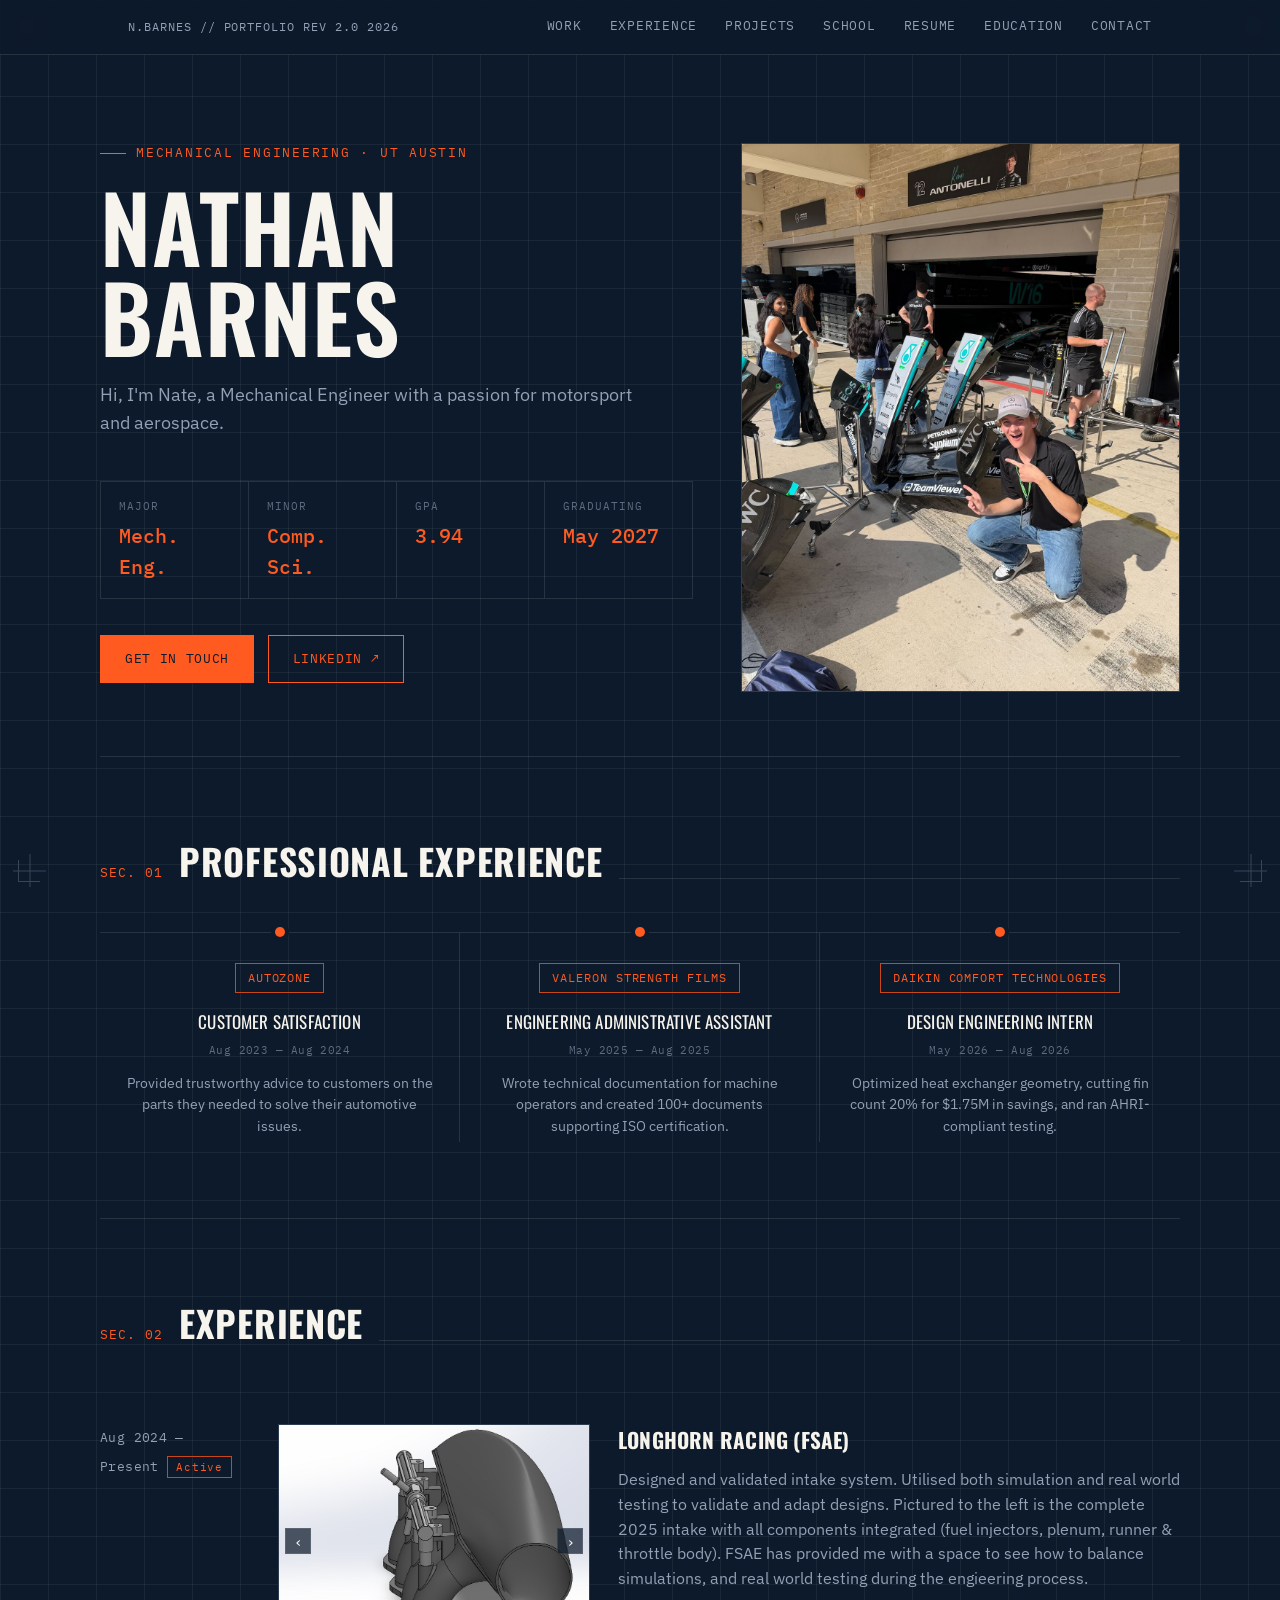
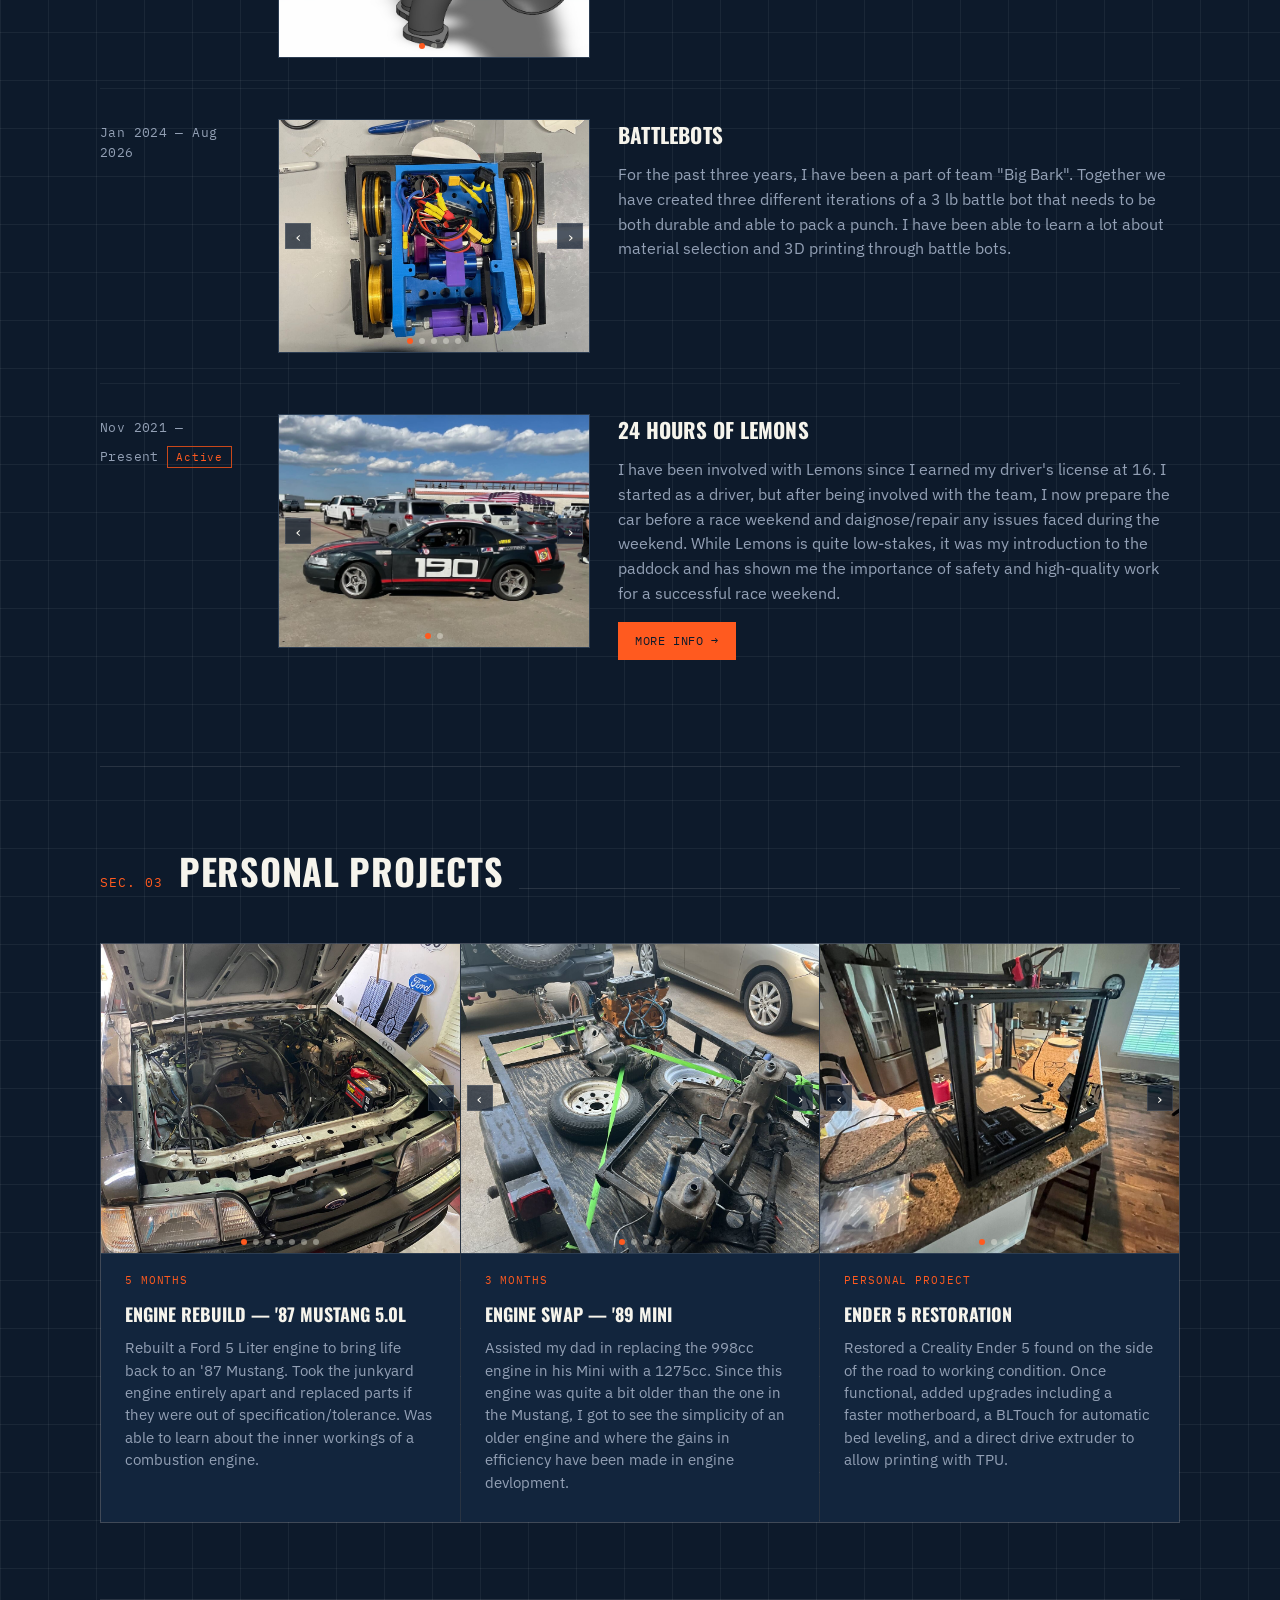
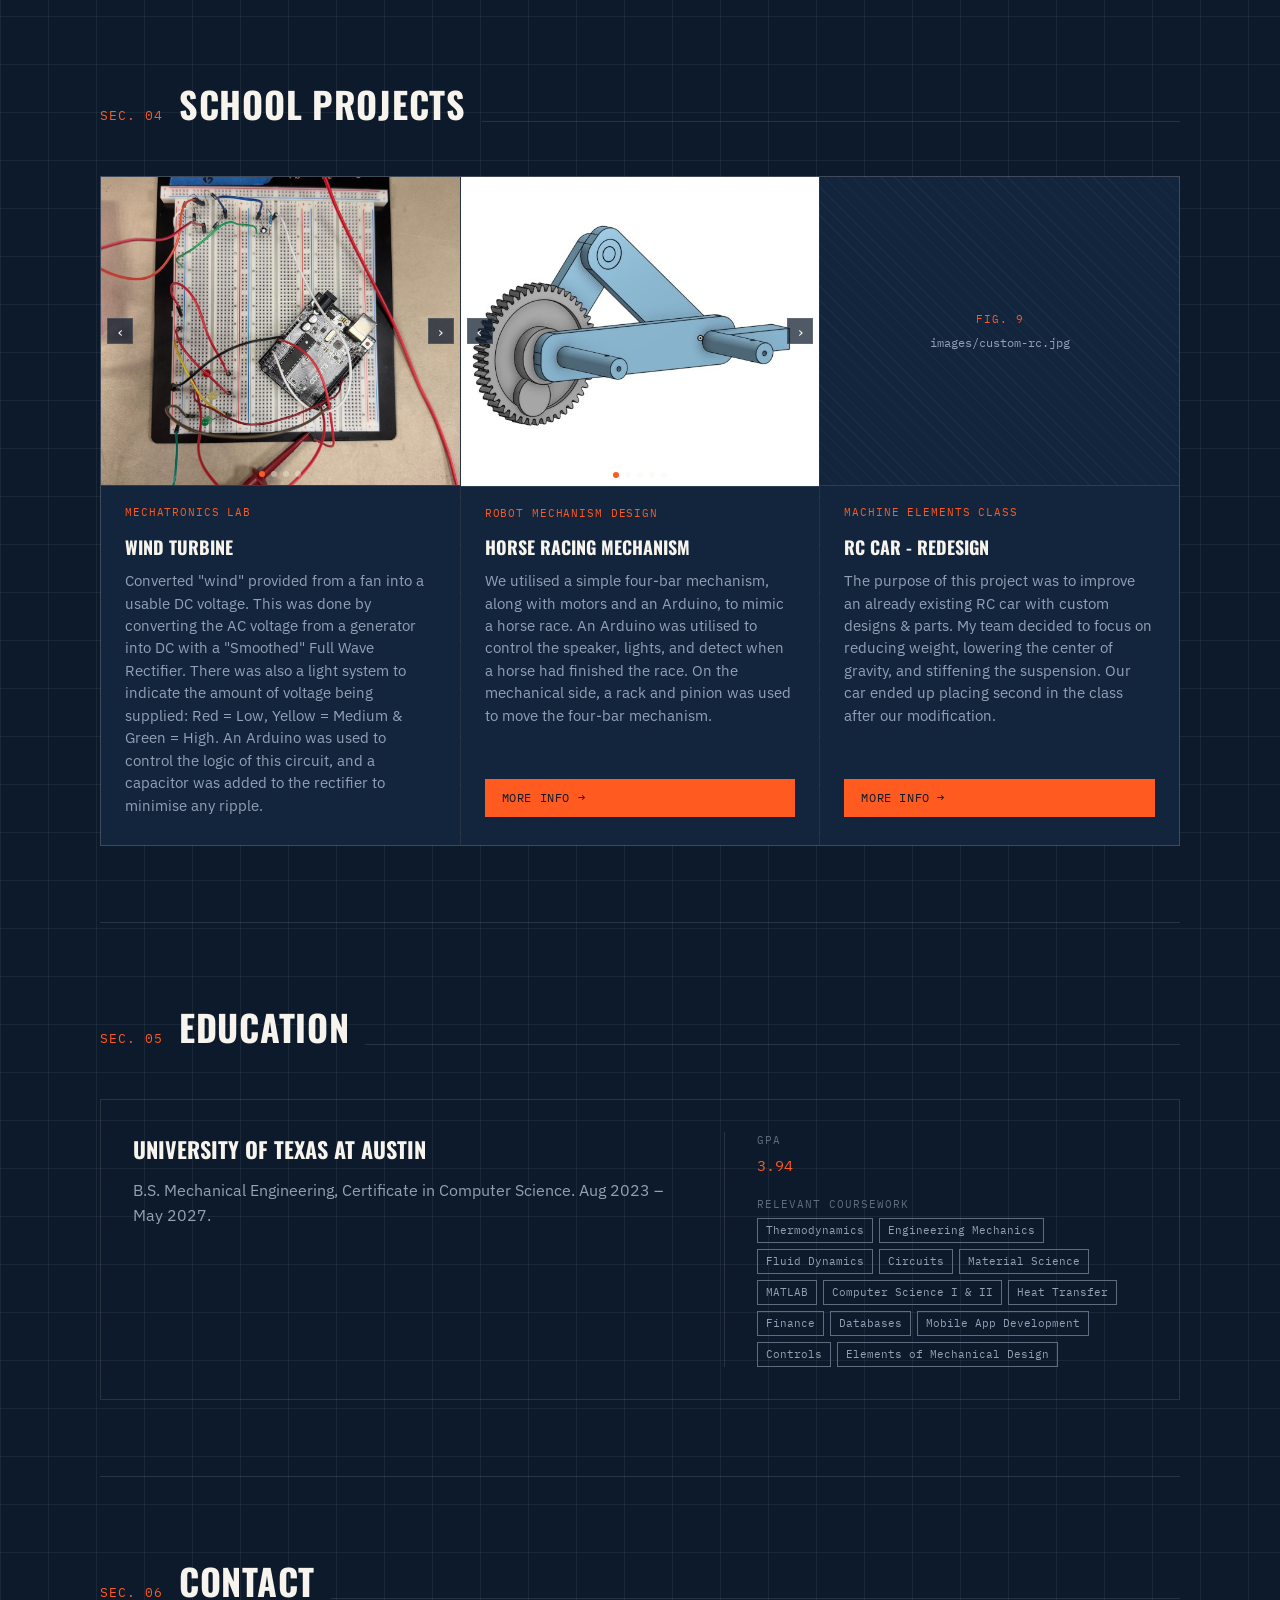
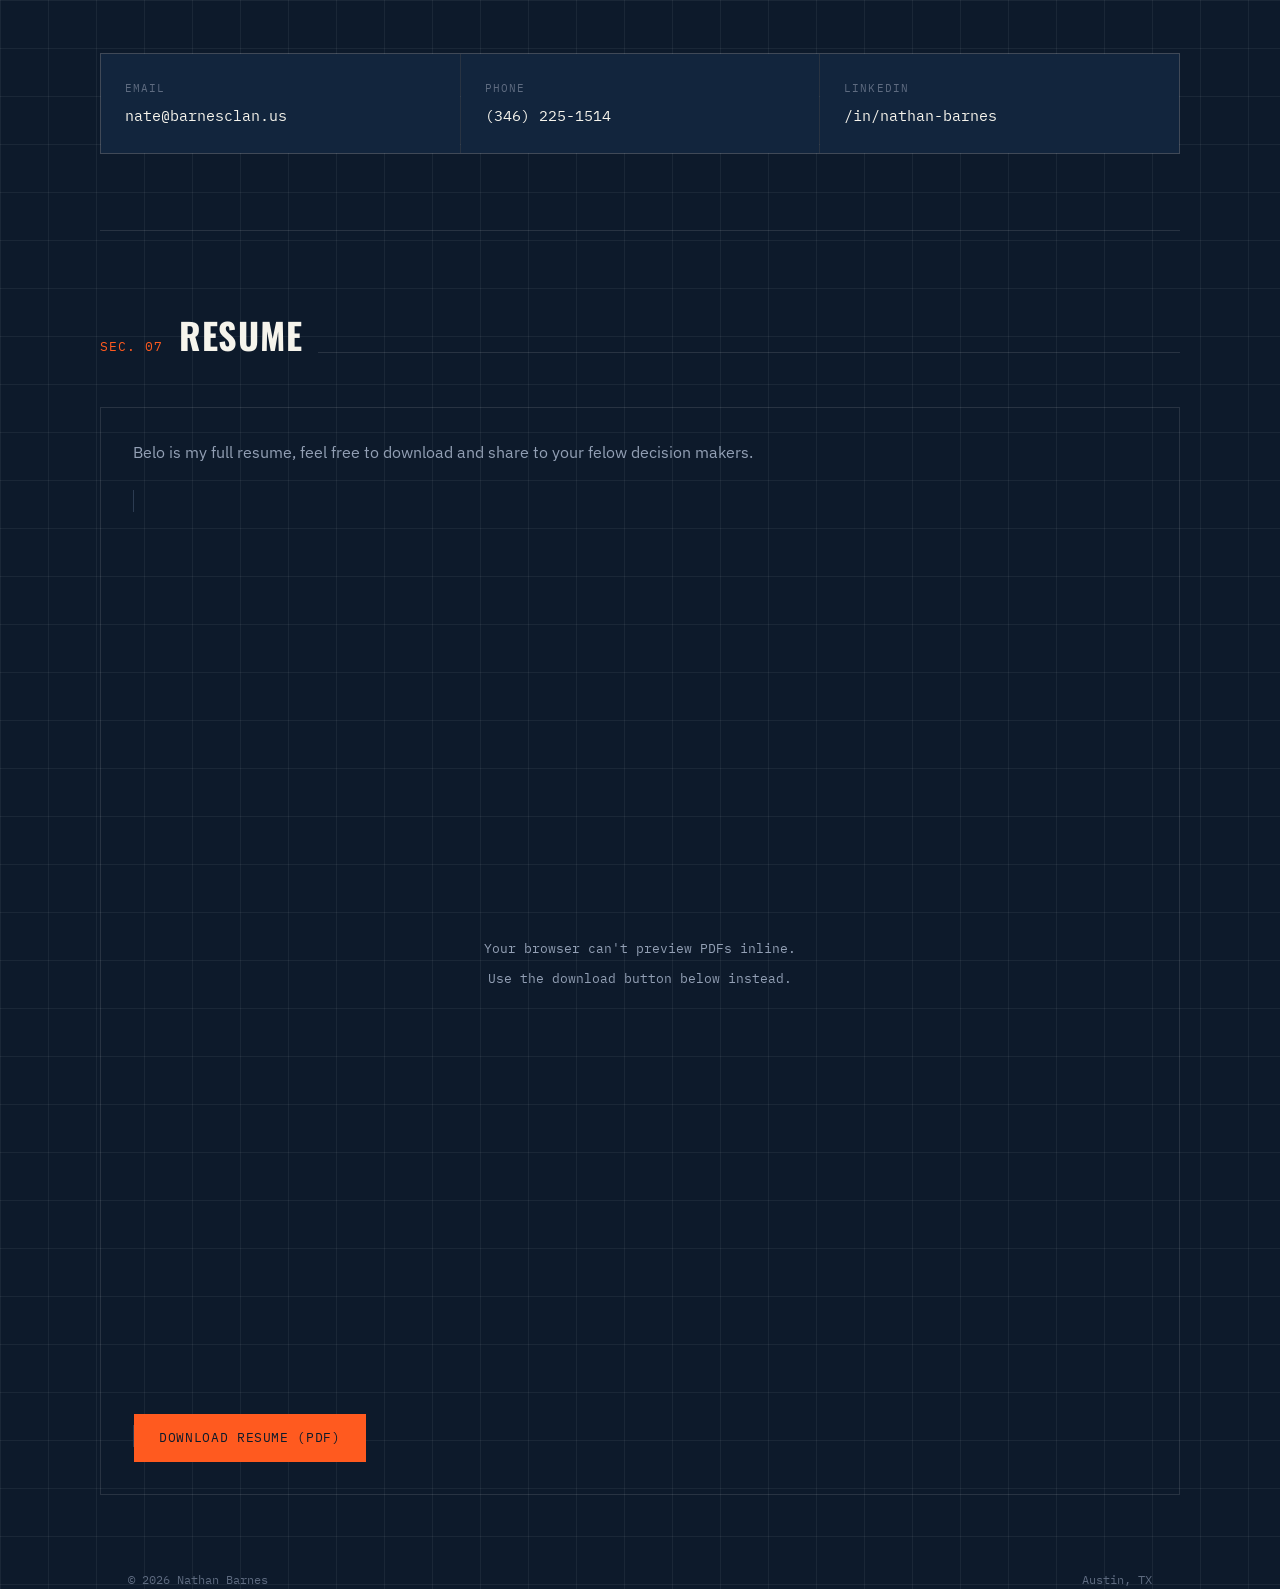
==== index.html @ 5abb4b04 "Add files via upload" ====
<script async data-id="101511156" src="//static.getclicky.com/js"></script>

<!DOCTYPE html>
<html lang="en">
<head>
<meta charset="UTF-8">
<meta name="viewport" content="width=device-width, initial-scale=1.0">
<title>Nathan Barnes — Mechanical Engineering</title>
<meta name="description" content="Nathan Barnes — Mechanical Engineering student at UT Austin. Formula SAE, BattleBots, and hands-on engine builds.">
<link rel="preconnect" href="https://fonts.googleapis.com">
<link rel="preconnect" href="https://fonts.gstatic.com" crossorigin>
<link href="https://fonts.googleapis.com/css2?family=Oswald:wght@500;600;700&family=IBM+Plex+Sans:wght@400;500&family=IBM+Plex+Mono:wght@400;500&display=swap" rel="stylesheet">

<style>
/* ============================================================
   NATHAN BARNES — PORTFOLIO
   Engineering drawing / motorsport spec-sheet aesthetic:
   blueprint grid, title-block header, dimension-line dividers,
   monospace data readouts. Everything lives in this one file.
   ============================================================ */

:root {
  --navy-deep: #0d1a2b;
  --navy-panel: #12253d;
  --navy-panel-2: #16304f;
  --grid-line: rgba(255, 255, 255, 0.055);
  --grid-line-strong: rgba(255, 255, 255, 0.11);
  --orange: #ff5a1f;
  --orange-dim: #c9481a;
  --steel: #93a0b5;
  --steel-dim: #5e6b80;
  --white: #f6f4ec;

  --font-display: "Oswald", "Arial Narrow", sans-serif;
  --font-body: "IBM Plex Sans", system-ui, sans-serif;
  --font-mono: "IBM Plex Mono", "SF Mono", monospace;

  --max-width: 1080px;
}

* { margin: 0; padding: 0; box-sizing: border-box; }
html { scroll-behavior: smooth; }

@media (prefers-reduced-motion: reduce) {
  html { scroll-behavior: auto; }
  * { animation-duration: 0.01ms !important; animation-iteration-count: 1 !important; transition-duration: 0.01ms !important; }
}

body {
  background: var(--navy-deep);
  color: var(--white);
  font-family: var(--font-body);
  font-size: 16px;
  line-height: 1.55;
  -webkit-font-smoothing: antialiased;
  background-image:
    linear-gradient(var(--grid-line) 1px, transparent 1px),
    linear-gradient(90deg, var(--grid-line) 1px, transparent 1px);
  background-size: 48px 48px;
}

a { color: inherit; text-decoration: none; }
::selection { background: var(--orange); color: var(--navy-deep); }
:focus-visible { outline: 2px solid var(--orange); outline-offset: 3px; }

.wrap { max-width: var(--max-width); margin: 0 auto; padding: 0 28px; }

/* corner registration marks */
.reg-mark { position: fixed; width: 22px; height: 22px; border: 1.5px solid var(--steel-dim); opacity: 0.55; z-index: 5; pointer-events: none; }
.reg-mark::before, .reg-mark::after { content: ""; position: absolute; background: var(--steel-dim); }
.reg-mark::before { top: 50%; left: -6px; right: -6px; height: 1px; transform: translateY(-50%); }
.reg-mark::after { left: 50%; top: -6px; bottom: -6px; width: 1px; transform: translateX(-50%); }
.reg-mark.tl { top: 18px; left: 18px; border-right: none; border-bottom: none; }
.reg-mark.tr { top: 18px; right: 18px; border-left: none; border-bottom: none; }
.reg-mark.bl { bottom: 18px; left: 18px; border-right: none; border-top: none; }
.reg-mark.br { bottom: 18px; right: 18px; border-left: none; border-top: none; }
@media (max-width: 640px) { .reg-mark { display: none; } }

/* nav */
.nav { position: sticky; top: 0; z-index: 20; background: rgba(13, 26, 43, 0.88); backdrop-filter: blur(6px); border-bottom: 1px solid var(--grid-line-strong); }
.nav-inner { display: flex; align-items: center; justify-content: space-between; padding: 16px 28px; max-width: var(--max-width); margin: 0 auto; }
.nav-id { font-family: var(--font-mono); font-size: 12px; letter-spacing: 0.08em; color: var(--steel); }
.nav-links { display: flex; gap: 28px; font-family: var(--font-mono); font-size: 12.5px; letter-spacing: 0.06em; text-transform: uppercase; }
.nav-links a { color: var(--steel); position: relative; padding-bottom: 3px; transition: color 0.15s ease; }
.nav-links a:hover, .nav-links a:focus-visible { color: var(--orange); }
.nav-links a::after { content: ""; position: absolute; left: 0; bottom: 0; width: 0; height: 1px; background: var(--orange); transition: width 0.2s ease; }
.nav-links a:hover::after { width: 100%; }
@media (max-width: 560px) { .nav-links { gap: 16px; font-size: 11px; } }

/* hero */
.hero { padding: 88px 0 64px; border-bottom: 1px solid var(--grid-line-strong); position: relative; }
.hero-eyebrow { font-family: var(--font-mono); font-size: 12.5px; letter-spacing: 0.14em; color: var(--orange); text-transform: uppercase; margin-bottom: 18px; display: flex; align-items: center; gap: 10px; }
.hero-eyebrow::before { content: ""; width: 26px; height: 1px; background: var(--orange); display: inline-block; }
.hero h1 { font-family: var(--font-display); font-weight: 600; font-size: clamp(48px, 9vw, 92px); letter-spacing: 0.01em; text-transform: uppercase; line-height: 0.98; color: var(--white); }
.hero-tagline { margin-top: 20px; max-width: 560px; font-size: 18px; color: var(--steel); }
.hero-tagline strong { color: var(--white); font-weight: 500; }

.readout { margin-top: 44px; display: grid; grid-template-columns: repeat(4, minmax(0, 1fr)); border: 1px solid var(--grid-line-strong); }
.readout-cell { padding: 16px 18px; border-right: 1px solid var(--grid-line-strong); }
.readout-cell:last-child { border-right: none; }
.readout-label { font-family: var(--font-mono); font-size: 10.5px; letter-spacing: 0.1em; color: var(--steel-dim); text-transform: uppercase; margin-bottom: 6px; }
.readout-value { font-family: var(--font-mono); font-size: 20px; color: var(--orange); font-weight: 500; }
@media (max-width: 720px) { .readout { grid-template-columns: repeat(2, minmax(0,1fr)); } .readout-cell:nth-child(2) { border-right: none; } }

.hero-actions { margin-top: 36px; display: flex; gap: 14px; flex-wrap: wrap; }
.btn { font-family: var(--font-mono); font-size: 13px; letter-spacing: 0.05em; text-transform: uppercase; padding: 13px 24px; border: 1px solid var(--orange); color: var(--orange); transition: background 0.15s ease, color 0.15s ease; display: inline-flex; align-items: center; gap: 8px; }
.btn:hover, .btn:focus-visible { background: var(--orange); color: var(--navy-deep); }
.btn.filled { background: var(--orange); color: var(--navy-deep); }
.btn.filled:hover { background: var(--white); border-color: var(--white); color: var(--navy-deep); }

.btn-info {
  display: inline-flex;
  align-items: center;
  gap: 6px;
  margin-top: 16px;
  font-family: var(--font-mono);
  font-size: 12px;
  letter-spacing: 0.05em;
  text-transform: uppercase;
  padding: 9px 16px;
  background: var(--orange);
  color: var(--navy-deep);
  border: 1px solid var(--orange);
  transition: background 0.15s ease, color 0.15s ease, border-color 0.15s ease;
}
.btn-info:hover, .btn-info:focus-visible { background: var(--white); border-color: var(--white); color: var(--navy-deep); }

/* section headers */
.section { padding: 76px 0; border-bottom: 1px solid var(--grid-line-strong); }
.section:last-of-type { border-bottom: none; }
.sec-head { display: flex; align-items: baseline; gap: 16px; margin-bottom: 44px; }
.sec-tag { font-family: var(--font-mono); font-size: 12.5px; color: var(--orange); letter-spacing: 0.08em; white-space: nowrap; }
.sec-head h2 { font-family: var(--font-display); font-size: clamp(26px, 4vw, 36px); text-transform: uppercase; letter-spacing: 0.02em; color: var(--white); white-space: nowrap; }
.sec-head .leader { flex: 1; height: 1px; background: var(--grid-line-strong); position: relative; top: 2px; }

/* experience timeline */
.log { display: flex; flex-direction: column; gap: 0; }
.log-entry { display: grid; grid-template-columns: 150px 312px 1fr; gap: 28px; padding: 30px 0; border-top: 1px solid var(--grid-line); }
.log-entry:first-child { border-top: none; }
.log-date { font-family: var(--font-mono); font-size: 12.5px; color: var(--steel); letter-spacing: 0.03em; padding-top: 4px; }
.log-date .status { display: inline-block; margin-top: 8px; color: var(--orange); border: 1px solid var(--orange-dim); padding: 2px 8px; font-size: 10.5px; letter-spacing: 0.08em; }
.log-body h3 { font-family: var(--font-display); font-size: 21px; text-transform: uppercase; letter-spacing: 0.01em; color: var(--white); margin-bottom: 10px; }
.log-body p { color: var(--steel); max-width: 640px; }
@media (max-width: 760px) { .log-entry { grid-template-columns: 1fr; gap: 10px; } }

/* projects */
.projects-grid { display: grid; grid-template-columns: repeat(3, minmax(0, 1fr)); gap: 1px; background: var(--grid-line-strong); border: 1px solid var(--grid-line-strong); }
.card { background: var(--navy-panel); padding: 28px 24px; display: flex; flex-direction: column; }
.card-duration { font-family: var(--font-mono); font-size: 11px; letter-spacing: 0.08em; color: var(--orange); text-transform: uppercase; margin-bottom: 14px; }
.card h3 { font-family: var(--font-display); font-size: 18px; text-transform: uppercase; color: var(--white); margin-bottom: 12px; line-height: 1.25; }
.card p { color: var(--steel); font-size: 14.5px; flex: 1; }
@media (max-width: 820px) { .projects-grid { grid-template-columns: 1fr; } }

/* education */
.edu-block { display: grid; grid-template-columns: 1.3fr 1fr; gap: 40px; border: 1px solid var(--grid-line-strong); padding: 32px; }
.edu-block h3 { font-family: var(--font-display); font-size: 22px; text-transform: uppercase; color: var(--white); margin-bottom: 12px; }
.edu-block p { color: var(--steel); }
.edu-stats { border-left: 1px solid var(--grid-line-strong); padding-left: 32px; }
.edu-stats-row { margin-bottom: 18px; }
.edu-stats-row:last-child { margin-bottom: 0; }
.edu-stats-label { font-family: var(--font-mono); font-size: 10.5px; letter-spacing: 0.1em; color: var(--steel-dim); text-transform: uppercase; margin-bottom: 6px; }
.edu-stats-value { font-family: var(--font-mono); color: var(--orange); font-size: 15px; }
.course-tags { display: flex; flex-wrap: wrap; gap: 6px; margin-top: 4px; }
.course-tags span { font-family: var(--font-mono); font-size: 11px; border: 1px solid var(--steel-dim); color: var(--steel); padding: 3px 8px; }
@media (max-width: 720px) { .edu-block { grid-template-columns: 1fr; } .edu-stats { border-left: none; padding-left: 0; border-top: 1px solid var(--grid-line-strong); padding-top: 24px; } }

/* contact / footer */
.contact-grid { display: grid; grid-template-columns: repeat(3, minmax(0,1fr)); gap: 1px; background: var(--grid-line-strong); border: 1px solid var(--grid-line-strong); }
.contact-cell { background: var(--navy-panel); padding: 26px 24px; transition: background 0.15s ease; }
.contact-cell:hover { background: var(--navy-panel-2); }
.contact-label { font-family: var(--font-mono); font-size: 10.5px; letter-spacing: 0.1em; color: var(--steel-dim); text-transform: uppercase; margin-bottom: 8px; }
.contact-value { font-family: var(--font-mono); font-size: 15px; color: var(--white); word-break: break-word; }
.contact-cell a:hover .contact-value { color: var(--orange); }
@media (max-width: 720px) { .contact-grid { grid-template-columns: 1fr; } }

/* professional experience timeline */
.pro-timeline {
  display: grid;
  grid-template-columns: repeat(3, minmax(0, 1fr));
  border-top: 1px solid var(--grid-line-strong);
  margin-top: 8px;
}
.pro-item {
  position: relative;
  padding: 30px 22px 4px;
  border-right: 1px solid var(--grid-line-strong);
  text-align: center;
}
.pro-item:last-child { border-right: none; }
.pro-node {
  position: absolute;
  top: -1px; left: 50%;
  width: 10px; height: 10px;
  transform: translate(-50%, -50%);
  border-radius: 50%;
  background: var(--orange);
  box-shadow: 0 0 0 4px var(--navy-deep);
}
.pro-badge {
  display: inline-block;
  font-family: var(--font-mono);
  font-size: 11.5px;
  letter-spacing: 0.08em;
  text-transform: uppercase;
  color: var(--orange);
  border: 1px solid var(--orange-dim);
  padding: 5px 12px;
  margin-bottom: 16px;
}
.pro-title {
  font-family: var(--font-display);
  font-size: 17px;
  text-transform: uppercase;
  letter-spacing: 0.01em;
  color: var(--white);
  margin-bottom: 6px;
}
.pro-dates {
  font-family: var(--font-mono);
  font-size: 11px;
  color: var(--steel-dim);
  letter-spacing: 0.04em;
  margin-bottom: 14px;
}
.pro-desc { color: var(--steel); font-size: 14px; max-width: 320px; margin: 0 auto; }

@media (max-width: 760px) {
  .pro-timeline { grid-template-columns: 1fr; }
  .pro-item { border-right: none; border-top: 1px solid var(--grid-line-strong); padding-top: 26px; }
  .pro-item:first-child { border-top: none; }
  .pro-node { left: 50%; }
}

footer { padding: 32px 0 48px; font-family: var(--font-mono); font-size: 11.5px; color: var(--steel-dim); display: flex; justify-content: space-between; flex-wrap: wrap; gap: 8px; }

/* resume */
.resume-block { border: 1px solid var(--grid-line-strong); padding: 32px; }
.resume-block p { color: var(--steel); max-width: 640px; margin-bottom: 24px; }
.resume-embed {
  width: 100%;
  height: 780px;
  border: 1px solid var(--grid-line-strong);
  background: var(--navy-panel);
  margin-bottom: 24px;
}
.resume-embed .fallback {
  display: flex; flex-direction: column; align-items: center; justify-content: center;
  height: 100%; gap: 10px; text-align: center; padding: 20px;
  font-family: var(--font-mono); font-size: 13px; color: var(--steel);
}
@media (max-width: 720px) { .resume-embed { height: 420px; } }

/* photo slots */
.photo { position: relative; overflow: hidden; border: 1px solid var(--grid-line-strong); background: var(--navy-panel); }
.photo-img { display: block; width: 100%; height: 100%; object-fit: cover; }
.photo-fallback { display: none; position: absolute; inset: 0; flex-direction: column; align-items: center; justify-content: center; text-align: center; gap: 6px; padding: 16px; background-image: repeating-linear-gradient(45deg, rgba(255,255,255,0.035) 0px, rgba(255,255,255,0.035) 1px, transparent 1px, transparent 10px); }
.photo.missing .photo-img { display: none; }
.photo.missing .photo-fallback { display: flex; }
.photo-fallback .fig { font-family: var(--font-mono); font-size: 10.5px; letter-spacing: 0.1em; color: var(--orange); text-transform: uppercase; }
.photo-fallback .fname { font-family: var(--font-mono); font-size: 11.5px; color: var(--steel); word-break: break-all; }

.hero-grid { display: grid; grid-template-columns: 1.15fr 0.85fr; gap: 48px; align-items: start; }
.hero-photo { aspect-ratio: 4 / 5; }
@media (max-width: 860px) { .hero-grid { grid-template-columns: 1fr; } .hero-photo { aspect-ratio: 16 / 9; order: -1; } }

.log-photo { aspect-ratio: 4 / 3; align-self: start; }
@media (max-width: 760px) { .log-photo { width: 100%; aspect-ratio: 16 / 9; } }

.card-photo { aspect-ratio: 4 / 3.45; margin: -28px -24px 18px; border-left: none; border-right: none; border-top: none; }

/* scroll reveal */
.reveal { opacity: 0; transform: translateY(16px); transition: opacity 0.5s ease, transform 0.5s ease; }
.reveal.is-visible { opacity: 1; transform: translateY(0); }

/* carousel / slideshow */
.carousel-track { position: relative; width: 100%; height: 100%; }
.carousel-slide {
  position: absolute; inset: 0;
  opacity: 0; pointer-events: none;
  transition: opacity 0.35s ease;
}
.carousel-slide.is-active { opacity: 1; pointer-events: auto; }
.carousel-slide .photo-img { width: 100%; height: 100%; object-fit: cover; display: block; }
.carousel-slide .photo-video { width: 100%; height: 100%; object-fit: cover; display: block; background: var(--navy-deep); }
.carousel-slide.missing .photo-img { display: none; }
.carousel-slide.missing .photo-fallback { display: flex; }

.carousel-btn {
  position: absolute; top: 50%; transform: translateY(-50%);
  width: 26px; height: 26px;
  display: flex; align-items: center; justify-content: center;
  background: rgba(13, 26, 43, 0.72);
  border: 1px solid var(--grid-line-strong);
  color: var(--white);
  font-family: var(--font-mono); font-size: 15px; line-height: 1;
  cursor: pointer; z-index: 3;
  transition: background 0.15s ease, border-color 0.15s ease;
}
.carousel-btn:hover, .carousel-btn:focus-visible { background: var(--orange); border-color: var(--orange); color: var(--navy-deep); }
.carousel-btn.prev { left: 6px; }
.carousel-btn.next { right: 6px; }

.carousel-dots {
  position: absolute; bottom: 8px; left: 50%; transform: translateX(-50%);
  display: flex; gap: 6px; z-index: 3;
}
.carousel-dots .dot {
  width: 6px; height: 6px; border-radius: 50%;
  border: none; padding: 0; cursor: pointer;
  background: rgba(246, 244, 236, 0.4);
}
.carousel-dots .dot.is-active { background: var(--orange); }
</style>
</head>
<body>

<div class="reg-mark tl"></div>
<div class="reg-mark tr"></div>
<div class="reg-mark bl"></div>
<div class="reg-mark br"></div>

<nav class="nav">
  <div class="nav-inner">
    <div class="nav-id">N.BARNES // PORTFOLIO REV 2.0 2026</div>
    <div class="nav-links">
      <a href="#professional">Work</a>
      <a href="#experience">Experience</a>
      <a href="#projects">Projects</a>
      <a href="#school-projects">School</a>
      <a href="#resume">Resume</a>
      <a href="#education">Education</a>
      <a href="#contact">Contact</a>
    </div>
  </div>
</nav>

<header class="hero wrap">
  <div class="hero-grid">
    <div>
      <div class="hero-eyebrow">Mechanical Engineering · UT Austin</div>
      <h1>Nathan Barnes</h1>
      <p class="hero-tagline">
        Hi, I'm Nate, a Mechanical Engineer with a passion for motorsport and aerospace.
      </p>

      <div class="readout">
        <div class="readout-cell">
          <div class="readout-label">Major</div>
          <div class="readout-value">Mech. Eng.</div>
        </div>
        <div class="readout-cell">
          <div class="readout-label">Minor</div>
          <div class="readout-value">Comp. Sci.</div>
        </div>
        <div class="readout-cell">
          <div class="readout-label">GPA</div>
          <div class="readout-value">3.94</div>
        </div>
        <div class="readout-cell">
          <div class="readout-label">Graduating</div>
          <div class="readout-value">May 2027</div>
        </div>
      </div>

      <div class="hero-actions">
        <a class="btn filled" href="#contact">Get In Touch</a>
        <a class="btn" href="https://www.linkedin.com/in/nathan-barnes-043b27292/" target="_blank" rel="noopener">LinkedIn ↗</a>
      </div>
    </div>

    <div class="photo hero-photo">
      <img class="photo-img" src="images/hero.jpg" alt="Nathan Barnes">
      <div class="photo-fallback">
        <span class="fig">Fig. 0 — Portrait</span>
        <span class="fname">images/hero.jpg</span>
      </div>
    </div>
  </div>
</header>

<main>

  <section class="section wrap" id="professional">
    <div class="sec-head">
      <span class="sec-tag">SEC. 01</span>
      <h2>Professional Experience</h2>
      <span class="leader"></span>
    </div>

    <div class="pro-timeline">
      <div class="pro-item reveal">
        <div class="pro-node"></div>
        <div class="pro-badge">AutoZone</div>
        <div class="pro-title">Customer Satisfaction</div>
        <div class="pro-dates">Aug 2023 — Aug 2024</div>
        <p class="pro-desc">Provided trustworthy advice to customers on the parts they needed to solve their automotive issues.</p>
      </div>
      <div class="pro-item reveal">
        <div class="pro-node"></div>
        <div class="pro-badge">Valeron Strength Films</div>
        <div class="pro-title">Engineering Administrative Assistant</div>
        <div class="pro-dates">May 2025 — Aug 2025</div>
        <p class="pro-desc">Wrote technical documentation for machine operators and created 100+ documents supporting ISO certification.</p>
      </div>
      <div class="pro-item reveal">
        <div class="pro-node"></div>
        <div class="pro-badge">Daikin Comfort Technologies</div>
        <div class="pro-title">Design Engineering Intern</div>
        <div class="pro-dates">May 2026 — Aug 2026</div>
        <p class="pro-desc">Optimized heat exchanger geometry, cutting fin count 20% for $1.75M in savings, and ran AHRI-compliant testing.</p>
      </div>
    </div>
  </section>

  <section class="section wrap" id="experience">
    <div class="sec-head">
      <span class="sec-tag">SEC. 02</span>
      <h2>Experience</h2>
      <span class="leader"></span>
    </div>

    <div class="log">
      <div class="log-entry reveal">
        <div class="log-date">
          Aug 2024 — Present
          <div class="status">Active</div>
        </div>
        <div class="photo log-photo carousel" data-carousel>
          <div class="carousel-track">
            <div class="carousel-slide is-active">
              <img class="photo-img" src="images/fsae-intake-cad.png" alt="FSAE intake manifold CAD model">
              <div class="photo-fallback"><span class="fig">Fig. 1a</span><span class="fname">images/fsae-intake-cad.png</span></div>
            </div>
            <div class="carousel-slide">
              <img class="photo-img" src="images/fsae-car.png" alt="Longhorn Racing FSAE car in the shop">
              <div class="photo-fallback"><span class="fig">Fig. 1b</span><span class="fname">images/fsae-car.png</span></div>
            </div>
            <div class="carousel-slide">
              <img class="photo-img" src="images/fsae-runner-sketch.png" alt="FSAE intake runner CAD sketch">
              <div class="photo-fallback"><span class="fig">Fig. 1c</span><span class="fname">images/fsae-runner-sketch.png</span></div>
            </div>
          </div>
          <button class="carousel-btn prev" type="button" aria-label="Previous photo">‹</button>
          <button class="carousel-btn next" type="button" aria-label="Next photo">›</button>
          <div class="carousel-dots">
            <button class="dot is-active" type="button" aria-label="Photo 1"></button>
            <button class="dot" type="button" aria-label="Photo 2"></button>
            <button class="dot" type="button" aria-label="Photo 3"></button>
          </div>
        </div>
        <div class="log-body">
          <h3>Longhorn Racing (FSAE)</h3>
          <p>Designed and validated intake system. Utilised both simulation and real world testing to validate and adapt designs. Pictured to the left is the complete 2025 intake with all components integrated (fuel injectors, plenum, runner & throttle body). FSAE has provided me with a space to see how to balance simulations, and real world testing during the engieering process.</p>
        </div>
      </div>

      <div class="log-entry reveal">
        <div class="log-date">
          Jan 2024 — Aug 2026
        </div>
        <div class="photo log-photo carousel" data-carousel>
          <div class="carousel-track">
            <div class="carousel-slide is-active">
              <img class="photo-img" src="images/battlebots-1.jpg" alt="Combat robot electronics and wiring">
              <div class="photo-fallback"><span class="fig">Fig. 2a</span><span class="fname">images/battlebots-1.jpg</span></div>
            </div>
            <div class="carousel-slide">
              <img class="photo-img" src="images/battlebots-2.jpg" alt="Close-up of the 3D printed drivetrain">
              <div class="photo-fallback"><span class="fig">Fig. 2b</span><span class="fname">images/battlebots-2.jpg</span></div>
            </div>
            <div class="carousel-slide">
              <img class="photo-img" src="images/battlebots-3.jpg" alt="Robot clamped during a repair">
              <div class="photo-fallback"><span class="fig">Fig. 2c</span><span class="fname">images/battlebots-3.jpg</span></div>
            </div>
            <div class="carousel-slide">
              <img class="photo-img" src="images/battlebots-4.jpg" alt="Finished robot on the workbench">
              <div class="photo-fallback"><span class="fig">Fig. 2d</span><span class="fname">images/battlebots-4.jpg</span></div>
            </div>
            <div class="carousel-slide">
              <img class="photo-img" src="images/battlebots-5.jpg" alt="Completed combat robot">
              <div class="photo-fallback"><span class="fig">Fig. 2e</span><span class="fname">images/battlebots-5.jpg</span></div>
            </div>
          </div>
          <button class="carousel-btn prev" type="button" aria-label="Previous photo">‹</button>
          <button class="carousel-btn next" type="button" aria-label="Next photo">›</button>
          <div class="carousel-dots">
            <button class="dot is-active" type="button" aria-label="Photo 1"></button>
            <button class="dot" type="button" aria-label="Photo 2"></button>
            <button class="dot" type="button" aria-label="Photo 3"></button>
            <button class="dot" type="button" aria-label="Photo 4"></button>
            <button class="dot" type="button" aria-label="Photo 5"></button>
          </div>
        </div>
        <div class="log-body">
          <h3>BattleBots</h3>
          <p>For the past three years, I have been a part of team "Big Bark". Together we have created three different iterations of a 3 lb battle bot that needs to be both durable and able to pack a punch. I have been able to learn a lot about material selection and 3D printing through battle bots.</p>
        </div>
      </div>

      <div class="log-entry reveal">
        <div class="log-date">
          Nov 2021 — Present
          <div class="status">Active</div>
        </div>
        <div class="photo log-photo carousel" data-carousel>
          <div class="carousel-track">
            <div class="carousel-slide is-active">
              <img class="photo-img" src="images/lemons-1.jpg" alt="24 Hours of Lemons Mustang on race day">
              <div class="photo-fallback"><span class="fig">Fig. 3a</span><span class="fname">images/lemons-1.jpg</span></div>
            </div>
            <div class="carousel-slide">
              <img class="photo-img" src="images/lemons-2.jpg" alt="The Lemons car with race damage after a wreck">
              <div class="photo-fallback"><span class="fig">Fig. 3b</span><span class="fname">images/lemons-2.jpg</span></div>
            </div>
          </div>
          <button class="carousel-btn prev" type="button" aria-label="Previous photo">‹</button>
          <button class="carousel-btn next" type="button" aria-label="Next photo">›</button>
          <div class="carousel-dots">
            <button class="dot is-active" type="button" aria-label="Photo 1"></button>
            <button class="dot" type="button" aria-label="Photo 2"></button>
          </div>
        </div>
        <div class="log-body">
          <h3>24 Hours of Lemons</h3>
          <p>I have been involved with Lemons since I earned my driver's license at 16. I started as a driver, but after being involved with the team, I now prepare the car before a race weekend and daignose/repair any issues faced during the weekend. While Lemons is quite low-stakes, it was my introduction to the paddock and has shown me the importance of safety and high-quality work for a successful race weekend.</p>
          <a class="btn-info" href="https://24hoursoflemons.com/wtf/" target="_blank" rel="noopener">More Info →</a>
        </div>
      </div>
    </div>
  </section>

  <section class="section wrap" id="projects">
    <div class="sec-head">
      <span class="sec-tag">SEC. 03</span>
      <h2>Personal Projects</h2>
      <span class="leader"></span>
    </div>

    <div class="projects-grid">
      <div class="card reveal">
        <div class="photo card-photo carousel" data-carousel>
          <div class="carousel-track">
            <div class="carousel-slide is-active">
              <img class="photo-img" src="images/mustang-1.jpg" alt="87 Mustang with hood open mid-rebuild">
              <div class="photo-fallback"><span class="fig">Fig. 4a</span><span class="fname">images/mustang-1.jpg</span></div>
            </div>
            <div class="carousel-slide">
              <img class="photo-img" src="images/mustang-5.jpg" alt="Cylinder head removed during teardown">
              <div class="photo-fallback"><span class="fig">Fig. 4b</span><span class="fname">images/mustang-5.jpg</span></div>
            </div>
            <div class="carousel-slide">
              <img class="photo-img" src="images/mustang-3.jpg" alt="Engine block and crankshaft during the rebuild">
              <div class="photo-fallback"><span class="fig">Fig. 4c</span><span class="fname">images/mustang-3.jpg</span></div>
            </div>
            <div class="carousel-slide">
              <img class="photo-img" src="images/mustang-4.jpg" alt="Finished rebuilt heads with blue rocker covers">
              <div class="photo-fallback"><span class="fig">Fig. 4d</span><span class="fname">images/mustang-4.jpg</span></div>
            </div>
            <div class="carousel-slide">
              <img class="photo-img" src="images/mustang-2.jpg" alt="Installing fuel injectors on the engine">
              <div class="photo-fallback"><span class="fig">Fig. 4e</span><span class="fname">images/mustang-2.jpg</span></div>
            </div>
            <div class="carousel-slide">
              <img class="photo-img" src="images/mustang-6.jpg" alt="Assembled engine and transmission with headers on the stand">
              <div class="photo-fallback"><span class="fig">Fig. 4f</span><span class="fname">images/mustang-6.jpg</span></div>
            </div>
            <div class="carousel-slide">
              <img class="photo-img" src="images/mustang-7.jpg" alt="Rebuilt engine installed back in the car">
              <div class="photo-fallback"><span class="fig">Fig. 4g</span><span class="fname">images/mustang-7.jpg</span></div>
            </div>
          </div>
          <button class="carousel-btn prev" type="button" aria-label="Previous photo">‹</button>
          <button class="carousel-btn next" type="button" aria-label="Next photo">›</button>
          <div class="carousel-dots">
            <button class="dot is-active" type="button" aria-label="Photo 1"></button>
            <button class="dot" type="button" aria-label="Photo 2"></button>
            <button class="dot" type="button" aria-label="Photo 3"></button>
            <button class="dot" type="button" aria-label="Photo 4"></button>
            <button class="dot" type="button" aria-label="Photo 5"></button>
            <button class="dot" type="button" aria-label="Photo 6"></button>
            <button class="dot" type="button" aria-label="Photo 7"></button>
          </div>
        </div>
        <div class="card-duration">5 Months</div>
        <h3>Engine Rebuild — '87 Mustang 5.0L</h3>
        <p>Rebuilt a Ford 5 Liter engine to bring life back to an '87 Mustang. Took the junkyard engine entirely apart and replaced parts if they were out of specification/tolerance. Was able to learn about the inner workings of a combustion engine.</p>
      </div>
      <div class="card reveal">
        <div class="photo card-photo carousel" data-carousel>
          <div class="carousel-track">
            <div class="carousel-slide is-active">
              <img class="photo-img" src="images/mini-1.jpg" alt="Replacement Mini engine and parts picked up on a trailer">
              <div class="photo-fallback"><span class="fig">Fig. 5a</span><span class="fname">images/mini-1.jpg</span></div>
            </div>
            <div class="carousel-slide">
              <img class="photo-img" src="images/mini-2.jpg" alt="Close-up of the timing cover on the new engine">
              <div class="photo-fallback"><span class="fig">Fig. 5b</span><span class="fname">images/mini-2.jpg</span></div>
            </div>
            <div class="carousel-slide">
              <img class="photo-img" src="images/mini-3.jpg" alt="Mini before the engine swap">
              <div class="photo-fallback"><span class="fig">Fig. 5c</span><span class="fname">images/mini-3.jpg</span></div>
            </div>
            <div class="carousel-slide">
              <img class="photo-img" src="images/mini-4.jpg" alt="Mini after the engine swap, new engine installed">
              <div class="photo-fallback"><span class="fig">Fig. 5d</span><span class="fname">images/mini-4.jpg</span></div>
            </div>
          </div>
          <button class="carousel-btn prev" type="button" aria-label="Previous photo">‹</button>
          <button class="carousel-btn next" type="button" aria-label="Next photo">›</button>
          <div class="carousel-dots">
            <button class="dot is-active" type="button" aria-label="Photo 1"></button>
            <button class="dot" type="button" aria-label="Photo 2"></button>
            <button class="dot" type="button" aria-label="Photo 3"></button>
            <button class="dot" type="button" aria-label="Photo 4"></button>
          </div>
        </div>
        <div class="card-duration">3 Months</div>
        <h3>Engine Swap — '89 Mini</h3>
        <p>Assisted my dad in replacing the 998cc engine in his Mini with a 1275cc. Since this engine was quite a bit older than the one in the Mustang, I got to see the simplicity of an older engine and where the gains in efficiency have been made in engine devlopment.</p>
      </div>
      <div class="card reveal">
        <div class="photo card-photo carousel" data-carousel>
          <div class="carousel-track">
            <div class="carousel-slide is-active">
              <img class="photo-img" src="images/printer-1.jpg" alt="3D printer as found, set up for repair">
              <div class="photo-fallback"><span class="fig">Fig. 6a</span><span class="fname">images/printer-1.jpg</span></div>
            </div>
            <div class="carousel-slide">
              <img class="photo-img" src="images/printer-4.jpg" alt="Printer electronics and wiring during the repair">
              <div class="photo-fallback"><span class="fig">Fig. 6b</span><span class="fname">images/printer-4.jpg</span></div>
            </div>
            <div class="carousel-slide">
              <img class="photo-img" src="images/printer-2.jpg" alt="Printer running again after the fix">
              <div class="photo-fallback"><span class="fig">Fig. 6c</span><span class="fname">images/printer-2.jpg</span></div>
            </div>
            <div class="carousel-slide">
              <img class="photo-img" src="images/printer-3.jpg" alt="Close-up of the print head in action">
              <div class="photo-fallback"><span class="fig">Fig. 6d</span><span class="fname">images/printer-3.jpg</span></div>
            </div>
          </div>
          <button class="carousel-btn prev" type="button" aria-label="Previous photo">‹</button>
          <button class="carousel-btn next" type="button" aria-label="Next photo">›</button>
          <div class="carousel-dots">
            <button class="dot is-active" type="button" aria-label="Photo 1"></button>
            <button class="dot" type="button" aria-label="Photo 2"></button>
            <button class="dot" type="button" aria-label="Photo 3"></button>
            <button class="dot" type="button" aria-label="Photo 4"></button>
          </div>
        </div>
        <div class="card-duration">Personal Project</div>
        <h3>Ender 5 Restoration</h3>
        <p>Restored a Creality Ender 5 found on the side of the road to working condition. Once functional, added upgrades including a faster motherboard, a BLTouch for automatic bed leveling, and a direct drive extruder to allow printing with TPU.</p>
      </div>
    </div>
  </section>

  <section class="section wrap" id="school-projects">
    <div class="sec-head">
      <span class="sec-tag">SEC. 04</span>
      <h2>School Projects</h2>
      <span class="leader"></span>
    </div>

    <div class="projects-grid">
      <div class="card reveal">
        <div class="photo card-photo carousel" data-carousel>
          <div class="carousel-track">
            <div class="carousel-slide is-active">
              <img class="photo-img" src="images/wind-turbine-1.jpg" alt="Wind turbine control circuit on a breadboard">
              <div class="photo-fallback"><span class="fig">Fig. 7a</span><span class="fname">images/wind-turbine-1.jpg</span></div>
            </div>
            <div class="carousel-slide">
              <img class="photo-img" src="images/wind-turbine-2.jpg" alt="Close-up of the circuit wiring">
              <div class="photo-fallback"><span class="fig">Fig. 7b</span><span class="fname">images/wind-turbine-2.jpg</span></div>
            </div>
            <div class="carousel-slide">
              <img class="photo-img" src="images/wind-turbine-3.jpg" alt="LED output indicators and Arduino controller">
              <div class="photo-fallback"><span class="fig">Fig. 7c</span><span class="fname">images/wind-turbine-3.jpg</span></div>
            </div>
            <div class="carousel-slide">
              <video class="photo-video" src="images/wind-turbine-video.mp4" controls playsinline preload="metadata"></video>
              <div class="photo-fallback"><span class="fig">Fig. 7d</span><span class="fname">images/wind-turbine-video.mp4</span></div>
            </div>
          </div>
          <button class="carousel-btn prev" type="button" aria-label="Previous photo">‹</button>
          <button class="carousel-btn next" type="button" aria-label="Next photo">›</button>
          <div class="carousel-dots">
            <button class="dot is-active" type="button" aria-label="Photo 1"></button>
            <button class="dot" type="button" aria-label="Photo 2"></button>
            <button class="dot" type="button" aria-label="Photo 3"></button>
            <button class="dot" type="button" aria-label="Video"></button>
          </div>
        </div>
        <div class="card-duration">Mechatronics Lab</div>
        <h3>Wind Turbine</h3>
        <p>Converted "wind" provided from a fan into a usable DC voltage. This was done by converting the AC voltage from a generator into DC with a "Smoothed" Full Wave Rectifier. There was also a light system to indicate the amount of voltage being supplied: Red = Low, Yellow = Medium & Green = High. An Arduino was used to control the logic of this circuit, and a capacitor was added to the rectifier to minimise any ripple. </p>
      </div>
      <div class="card reveal">
        <div class="photo card-photo carousel" data-carousel>
          <div class="carousel-track">
            <div class="carousel-slide is-active">
              <img class="photo-img" src="images/horse-racing-cad-2.jpg" alt="CAD render of the full horse racing track assembly">
              <div class="photo-fallback"><span class="fig">Fig. 8a</span><span class="fname">images/horse-racing-cad-2.jpg</span></div>
            </div>
            <div class="carousel-slide">
              <img class="photo-img" src="images/horse-racing-cad-1.jpg" alt="CAD render of the horse linkage mechanism">
              <div class="photo-fallback"><span class="fig">Fig. 8b</span><span class="fname">images/horse-racing-cad-1.jpg</span></div>
            </div>
            <div class="carousel-slide">
              <img class="photo-img" src="images/horse-racing-1.jpg" alt="3D printed horse linkage part">
              <div class="photo-fallback"><span class="fig">Fig. 8c</span><span class="fname">images/horse-racing-1.jpg</span></div>
            </div>
            <div class="carousel-slide">
              <img class="photo-img" src="images/horse-racing-2.jpg" alt="Assembled wooden racetrack build">
              <div class="photo-fallback"><span class="fig">Fig. 8d</span><span class="fname">images/horse-racing-2.jpg</span></div>
            </div>
            <div class="carousel-slide">
              <video class="photo-video" src="images/horse-racing-video.mp4" controls playsinline preload="metadata"></video>
              <div class="photo-fallback"><span class="fig">Fig. 8e</span><span class="fname">images/horse-racing-video.mp4</span></div>
            </div>
          </div>
          <button class="carousel-btn prev" type="button" aria-label="Previous photo">‹</button>
          <button class="carousel-btn next" type="button" aria-label="Next photo">›</button>
          <div class="carousel-dots">
            <button class="dot is-active" type="button" aria-label="Photo 1"></button>
            <button class="dot" type="button" aria-label="Photo 2"></button>
            <button class="dot" type="button" aria-label="Photo 3"></button>
            <button class="dot" type="button" aria-label="Photo 4"></button>
            <button class="dot" type="button" aria-label="Video"></button>
          </div>
        </div>
        <div class="card-duration">Robot Mechanism Design</div>
        <h3>Horse Racing Mechanism</h3>
        <p>We utilised a simple four-bar mechanism, along with motors and an Arduino, to mimic a horse race. An Arduino was utilised to control the speaker, lights, and detect when a horse had finished the race. On the mechanical side, a rack and pinion was used to move the four-bar mechanism.</p>
        <a class="btn-info" href="https://cloud.wikis.utexas.edu/wiki/spaces/RMD/pages/509608026/08.1+-+Project+Proposal?xpis=eyJicmlkZ2UiOiJzbWFydExpbmtzIiwiaWQiOiIxNzg4Mjk1NjE5Nzc5Iiwic291cmNlIjoiY29uZmx1ZW5jZSJ9" target="_blank" rel="noopener">More Info →</a>
      </div>
      <div class="card reveal">
        <div class="photo card-photo">
          <img class="photo-img" src="images/custom-rc.jpg" alt="Custom RC car project from Machine Elements class">
          <div class="photo-fallback">
            <span class="fig">Fig. 9</span>
            <span class="fname">images/custom-rc.jpg</span>
          </div>
        </div>
        <div class="card-duration">Machine Elements Class</div>
        <h3>RC Car - Redesign</h3>
        <p>The purpose of this project was to improve an already existing RC car with custom designs & parts. My team decided to focus on reducing weight, lowering the center of gravity, and stiffening the suspension. Our car ended up placing second in the class after our modification.</p>
        <a class="btn-info" href="https://docs.google.com/document/d/19ZbIUKYzlmwoYoUhyyEEt3SSaw0wkbA77mhii4VK-yA/edit?usp=sharing" target="_blank" rel="noopener">More Info →</a>
      </div>
    </div>
  </section>

  <section class="section wrap" id="education">
    <div class="sec-head">
      <span class="sec-tag">SEC. 05</span>
      <h2>Education</h2>
      <span class="leader"></span>
    </div>

    <div class="edu-block reveal">
      <div>
        <h3>University of Texas at Austin</h3>
        <p>B.S. Mechanical Engineering, Certificate in Computer Science. Aug 2023 – May 2027.</p>
      </div>
      <div class="edu-stats">
        <div class="edu-stats-row">
          <div class="edu-stats-label">GPA</div>
          <div class="edu-stats-value">3.94</div>
        </div>
        <div class="edu-stats-row">
          <div class="edu-stats-label">Relevant Coursework</div>
          <div class="course-tags">
            <span>Thermodynamics</span>
            <span>Engineering Mechanics</span>
            <span>Fluid Dynamics</span>
            <span>Circuits</span>
            <span>Material Science</span>
            <span>MATLAB</span>
            <span>Computer Science I &amp; II</span>
            <span>Heat Transfer</span>
            <span>Finance</span>
            <span>Databases</span>
            <span>Mobile App Development</span>
            <span>Controls</span>
            <span>Elements of Mechanical Design</span>
          </div>
        </div>
      </div>
    </div>
  </section>

  <section class="section wrap" id="contact">
    <div class="sec-head">
      <span class="sec-tag">SEC. 06</span>
      <h2>Contact</h2>
      <span class="leader"></span>
    </div>

    <div class="contact-grid reveal">
      <a class="contact-cell" href="mailto:nate@barnesclan.us">
        <div class="contact-label">Email</div>
        <div class="contact-value">nate@barnesclan.us</div>
      </a>
      <a class="contact-cell" href="tel:+13462251514">
        <div class="contact-label">Phone</div>
        <div class="contact-value">(346) 225-1514</div>
      </a>
      <a class="contact-cell" href="https://www.linkedin.com/in/nathan-barnes-043b27292/" target="_blank" rel="noopener">
        <div class="contact-label">LinkedIn</div>
        <div class="contact-value">/in/nathan-barnes</div>
      </a>
    </div>
  </section>

  <section class="section wrap" id="resume">
    <div class="sec-head">
      <span class="sec-tag">SEC. 07</span>
      <h2>Resume</h2>
      <span class="leader"></span>
    </div>

    <div class="resume-block reveal">
      <p>Belo is my full resume, feel free to download and share to your felow decision makers.</p>
      <object class="resume-embed" data="resume.pdf" type="application/pdf">
        <div class="fallback">
          <span>Your browser can't preview PDFs inline.</span>
          <span>Use the download button below instead.</span>
        </div>
      </object>
      <a class="btn filled" href="resume.pdf" download="Nathan_Barnes_Resume.pdf">Download Resume (PDF)</a>
    </div>
  </section>

</main>

<footer class="wrap">
  <span>© 2026 Nathan Barnes</span>
  <span>Austin, TX</span>
</footer>

<script>
document.addEventListener("DOMContentLoaded", () => {
  // Plain (non-carousel) photo slots: show placeholder if the image fails to load.
  document.querySelectorAll(".photo:not(.carousel)").forEach((slot) => {
    const img = slot.querySelector(".photo-img");
    if (!img) return;
    img.addEventListener("error", () => slot.classList.add("missing"));
    if (img.complete && img.naturalWidth === 0) slot.classList.add("missing");
  });

  // Carousels: same missing-image fallback, per slide, plus prev/next/dot navigation.
  document.querySelectorAll("[data-carousel]").forEach((carousel) => {
    const slides = Array.from(carousel.querySelectorAll(".carousel-slide"));
    const dots = Array.from(carousel.querySelectorAll(".dot"));
    const prevBtn = carousel.querySelector(".carousel-btn.prev");
    const nextBtn = carousel.querySelector(".carousel-btn.next");
    let current = 0;

    slides.forEach((slide) => {
      const img = slide.querySelector(".photo-img");
      if (!img) return;
      img.addEventListener("error", () => slide.classList.add("missing"));
      if (img.complete && img.naturalWidth === 0) slide.classList.add("missing");
    });

    if (slides.length <= 1) {
      if (prevBtn) prevBtn.style.display = "none";
      if (nextBtn) nextBtn.style.display = "none";
      const dotsWrap = carousel.querySelector(".carousel-dots");
      if (dotsWrap) dotsWrap.style.display = "none";
      return;
    }

    function show(i) {
      current = (i + slides.length) % slides.length;
      slides.forEach((s, idx) => {
        const isActive = idx === current;
        s.classList.toggle("is-active", isActive);
        if (!isActive) {
          const vid = s.querySelector(".photo-video");
          if (vid) vid.pause();
        }
      });
      dots.forEach((d, idx) => d.classList.toggle("is-active", idx === current));
    }

    if (prevBtn) prevBtn.addEventListener("click", () => show(current - 1));
    if (nextBtn) nextBtn.addEventListener("click", () => show(current + 1));
    dots.forEach((dot, idx) => dot.addEventListener("click", () => show(idx)));
  });

  const revealEls = document.querySelectorAll(".reveal");

  if (!("IntersectionObserver" in window)) {
    revealEls.forEach((el) => el.classList.add("is-visible"));
    return;
  }

  const observer = new IntersectionObserver(
    (entries) => {
      entries.forEach((entry) => {
        if (entry.isIntersecting) {
          entry.target.classList.add("is-visible");
          observer.unobserve(entry.target);
        }
      });
    },
    { threshold: 0.15 }
  );

  revealEls.forEach((el) => observer.observe(el));
});
</script>
</body>
</html>
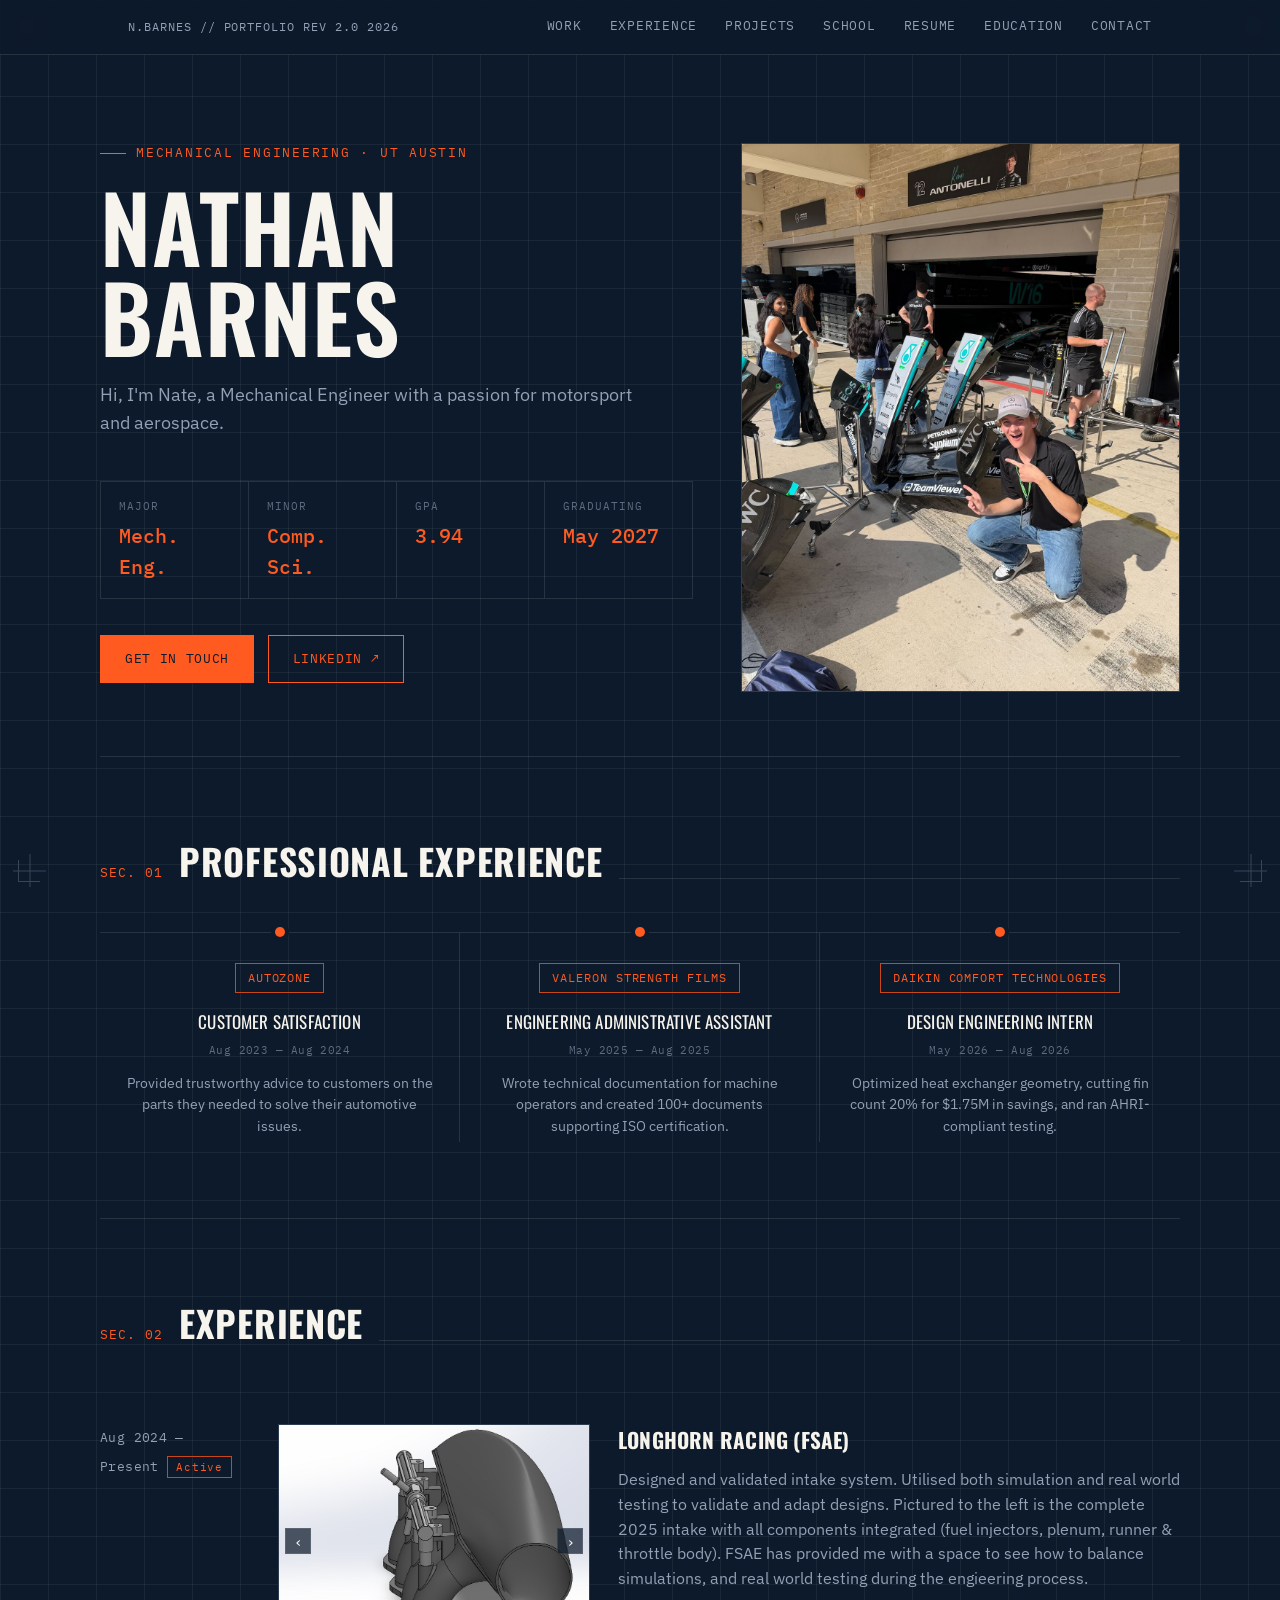
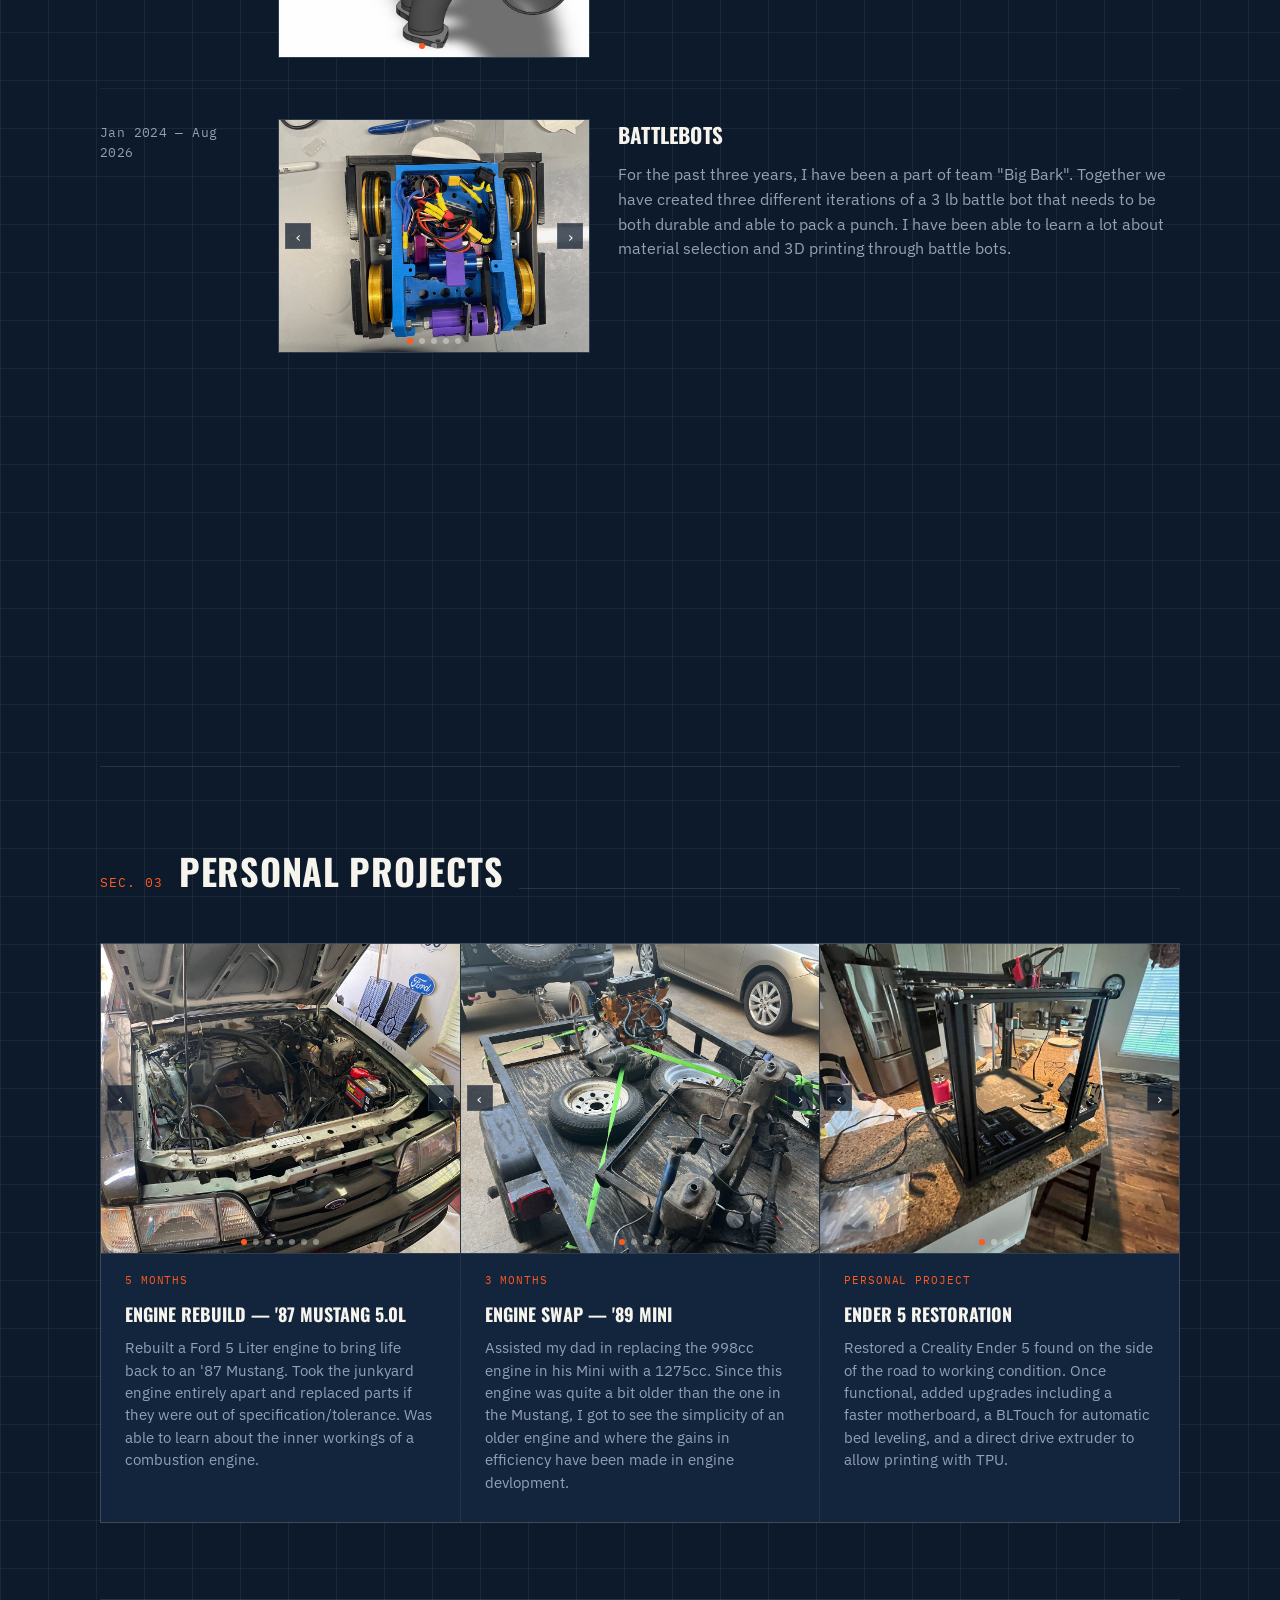
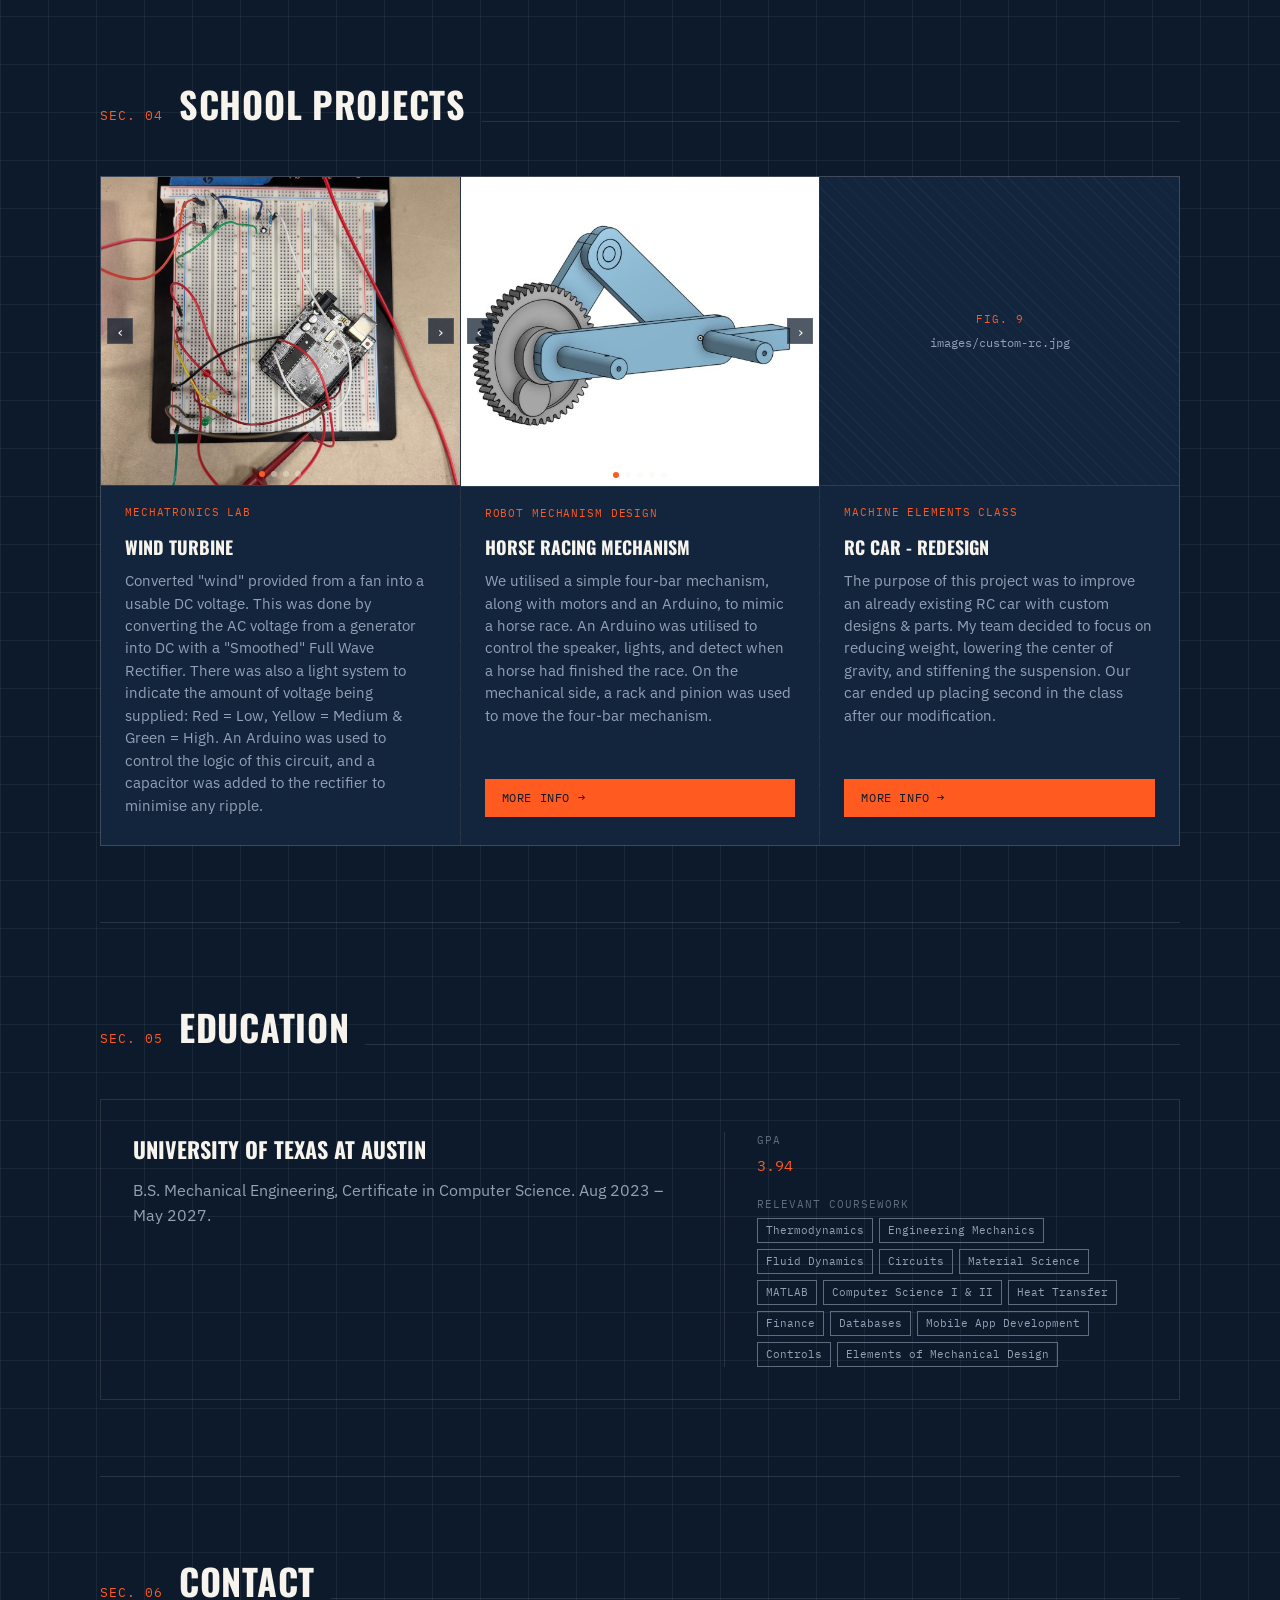
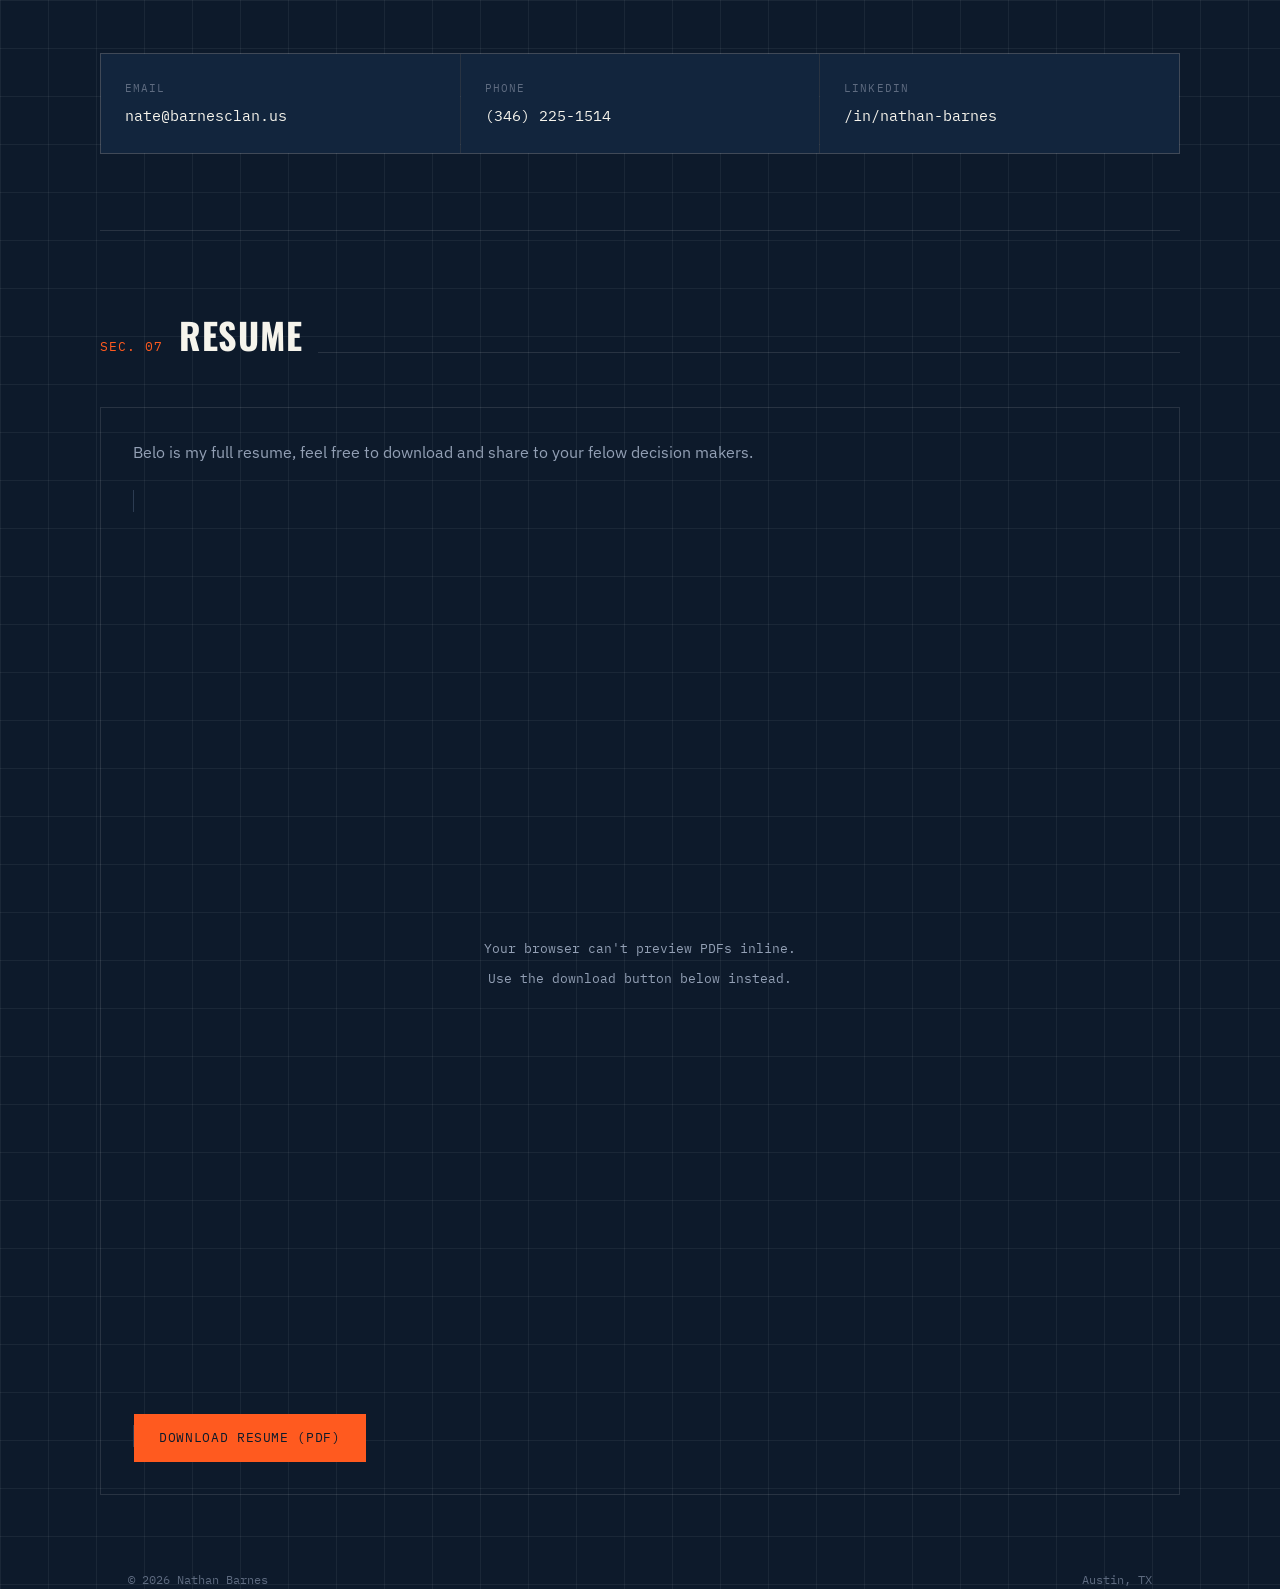
==== commit b87ab0c3: "Update index.html" ====
--- a/index.html
+++ b/index.html
@@ -732,7 +732,7 @@
         <div class="card-duration">Robot Mechanism Design</div>
         <h3>Horse Racing Mechanism</h3>
         <p>We utilised a simple four-bar mechanism, along with motors and an Arduino, to mimic a horse race. An Arduino was utilised to control the speaker, lights, and detect when a horse had finished the race. On the mechanical side, a rack and pinion was used to move the four-bar mechanism.</p>
-        <a class="btn-info" href="https://cloud.wikis.utexas.edu/wiki/spaces/RMD/pages/509608026/08.1+-+Project+Proposal?xpis=eyJicmlkZ2UiOiJzbWFydExpbmtzIiwiaWQiOiIxNzg4Mjk1NjE5Nzc5Iiwic291cmNlIjoiY29uZmx1ZW5jZSJ9" target="_blank" rel="noopener">More Info →</a>
+        <a class="btn-info" href="https://cloud.wikis.utexas.edu/wiki/spaces/RMD/pages/509542491/08+-+Horse+Race+Simulator">More Info →</a>
       </div>
       <div class="card reveal">
         <div class="photo card-photo">
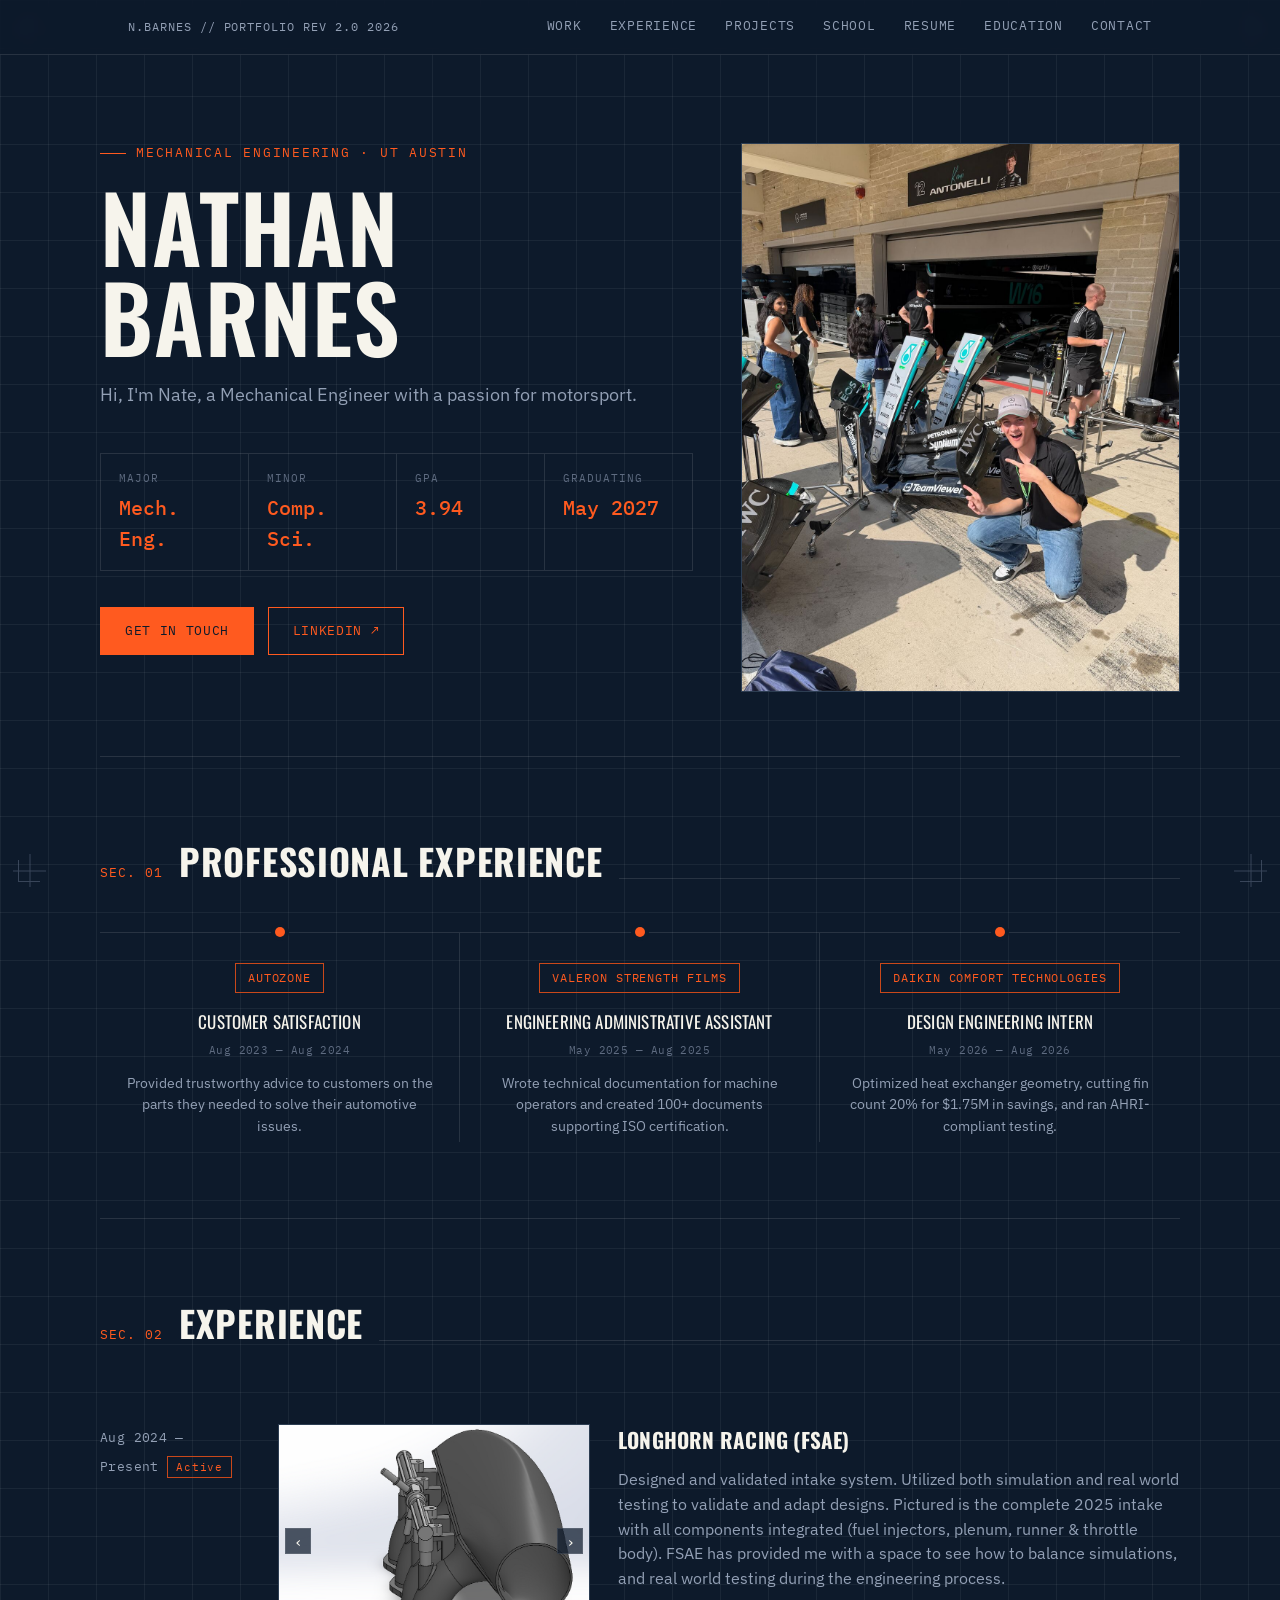
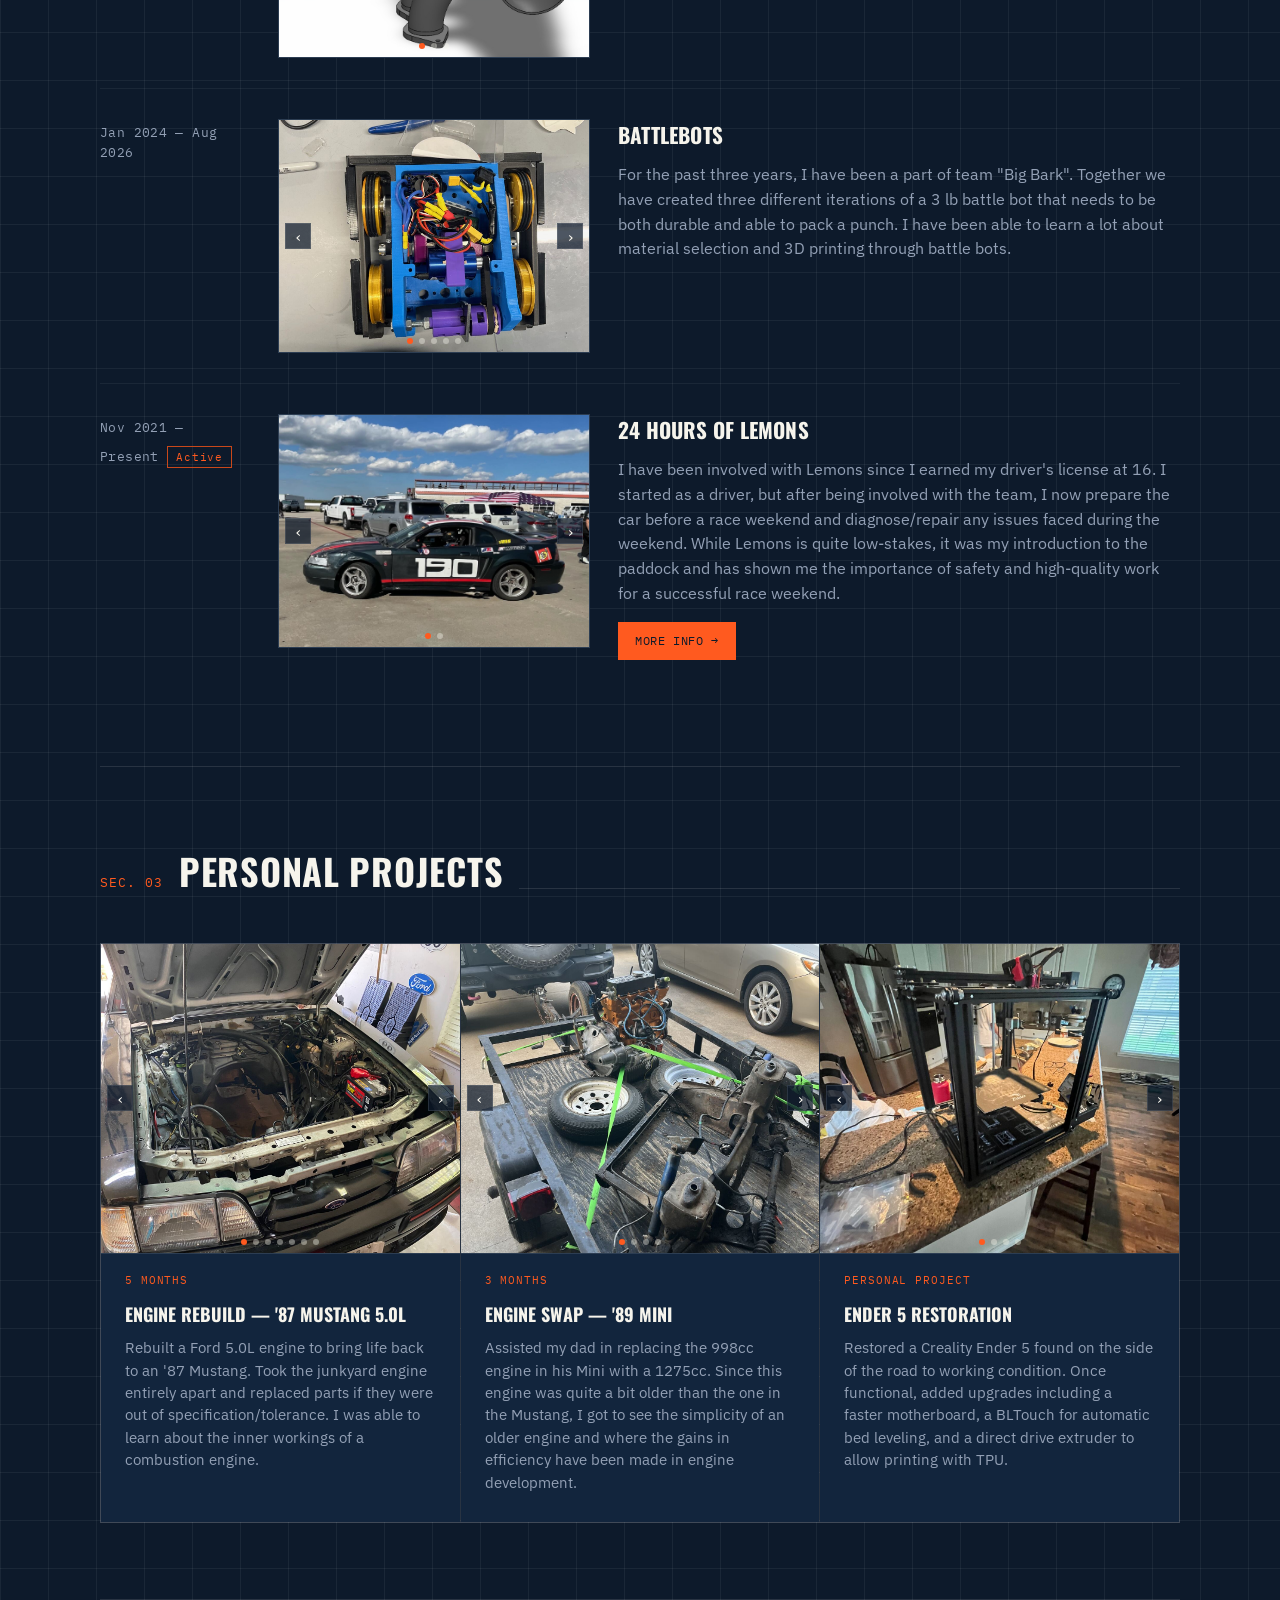
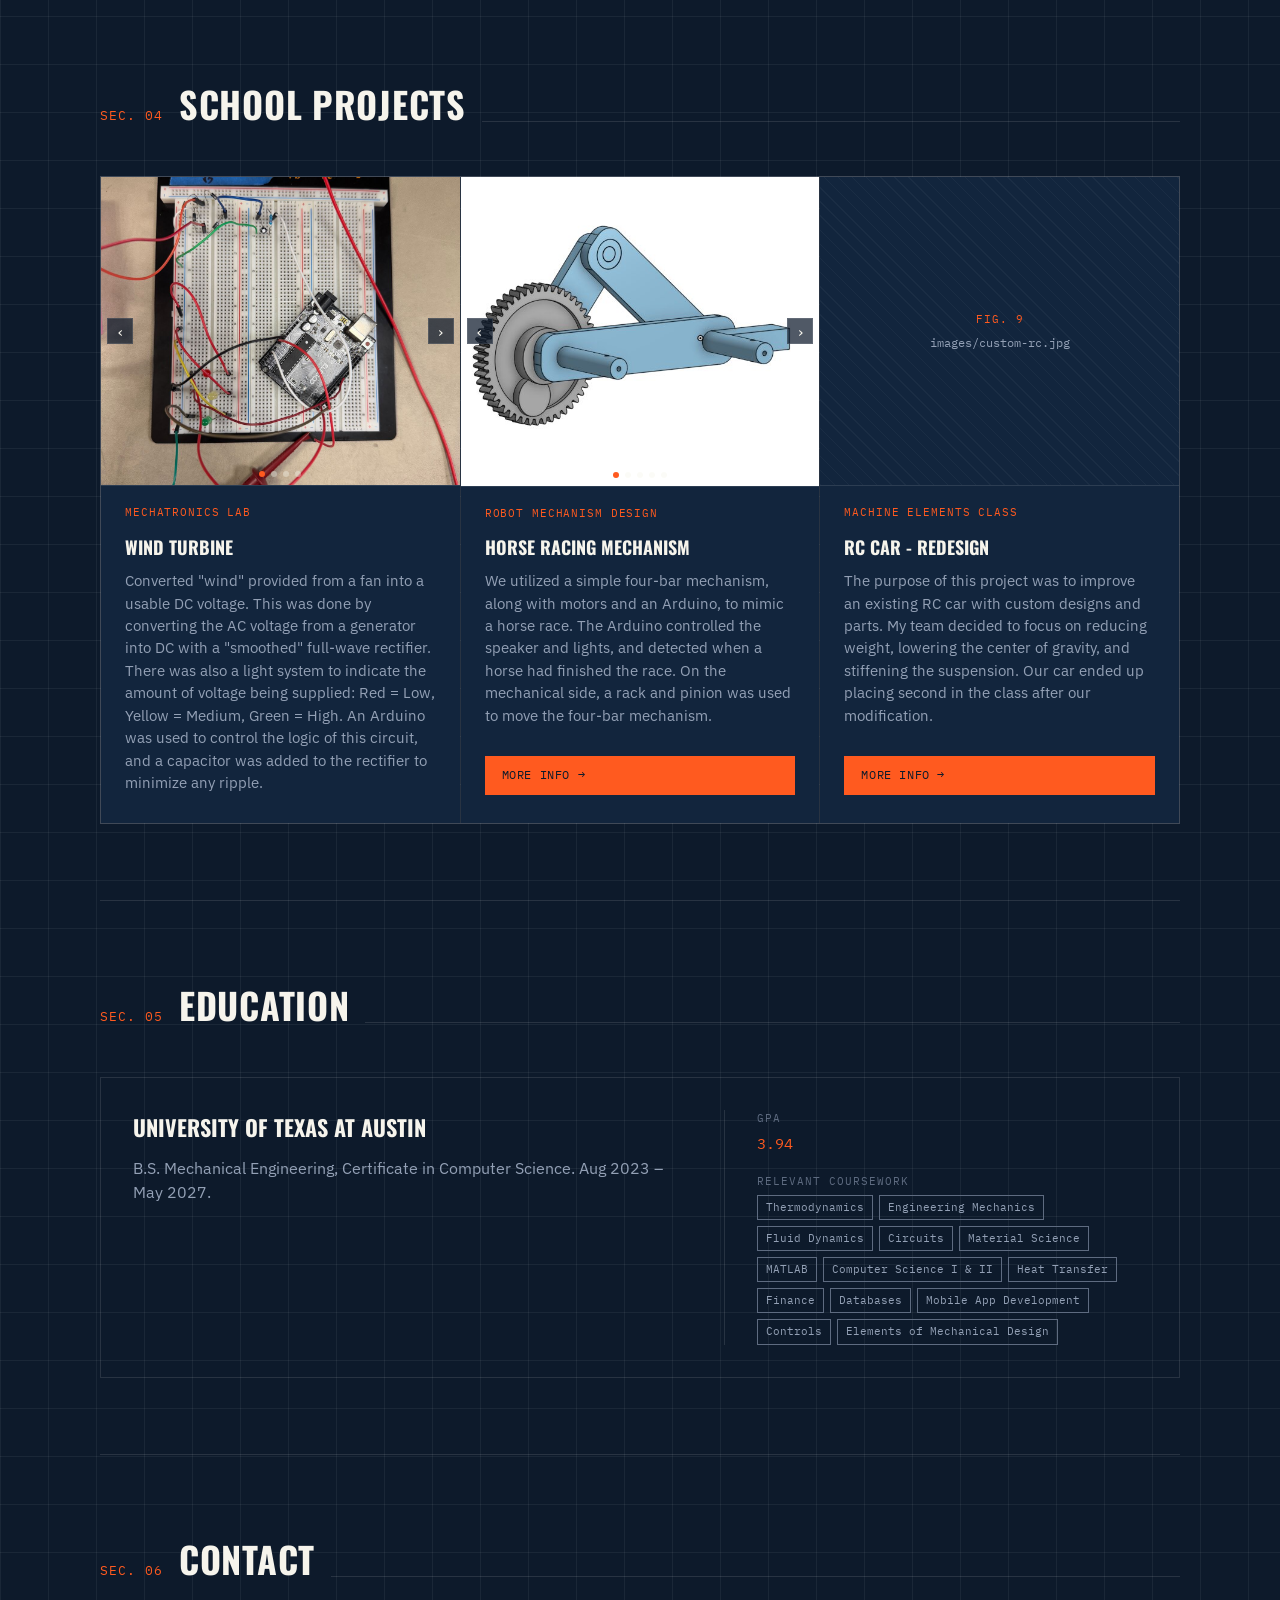
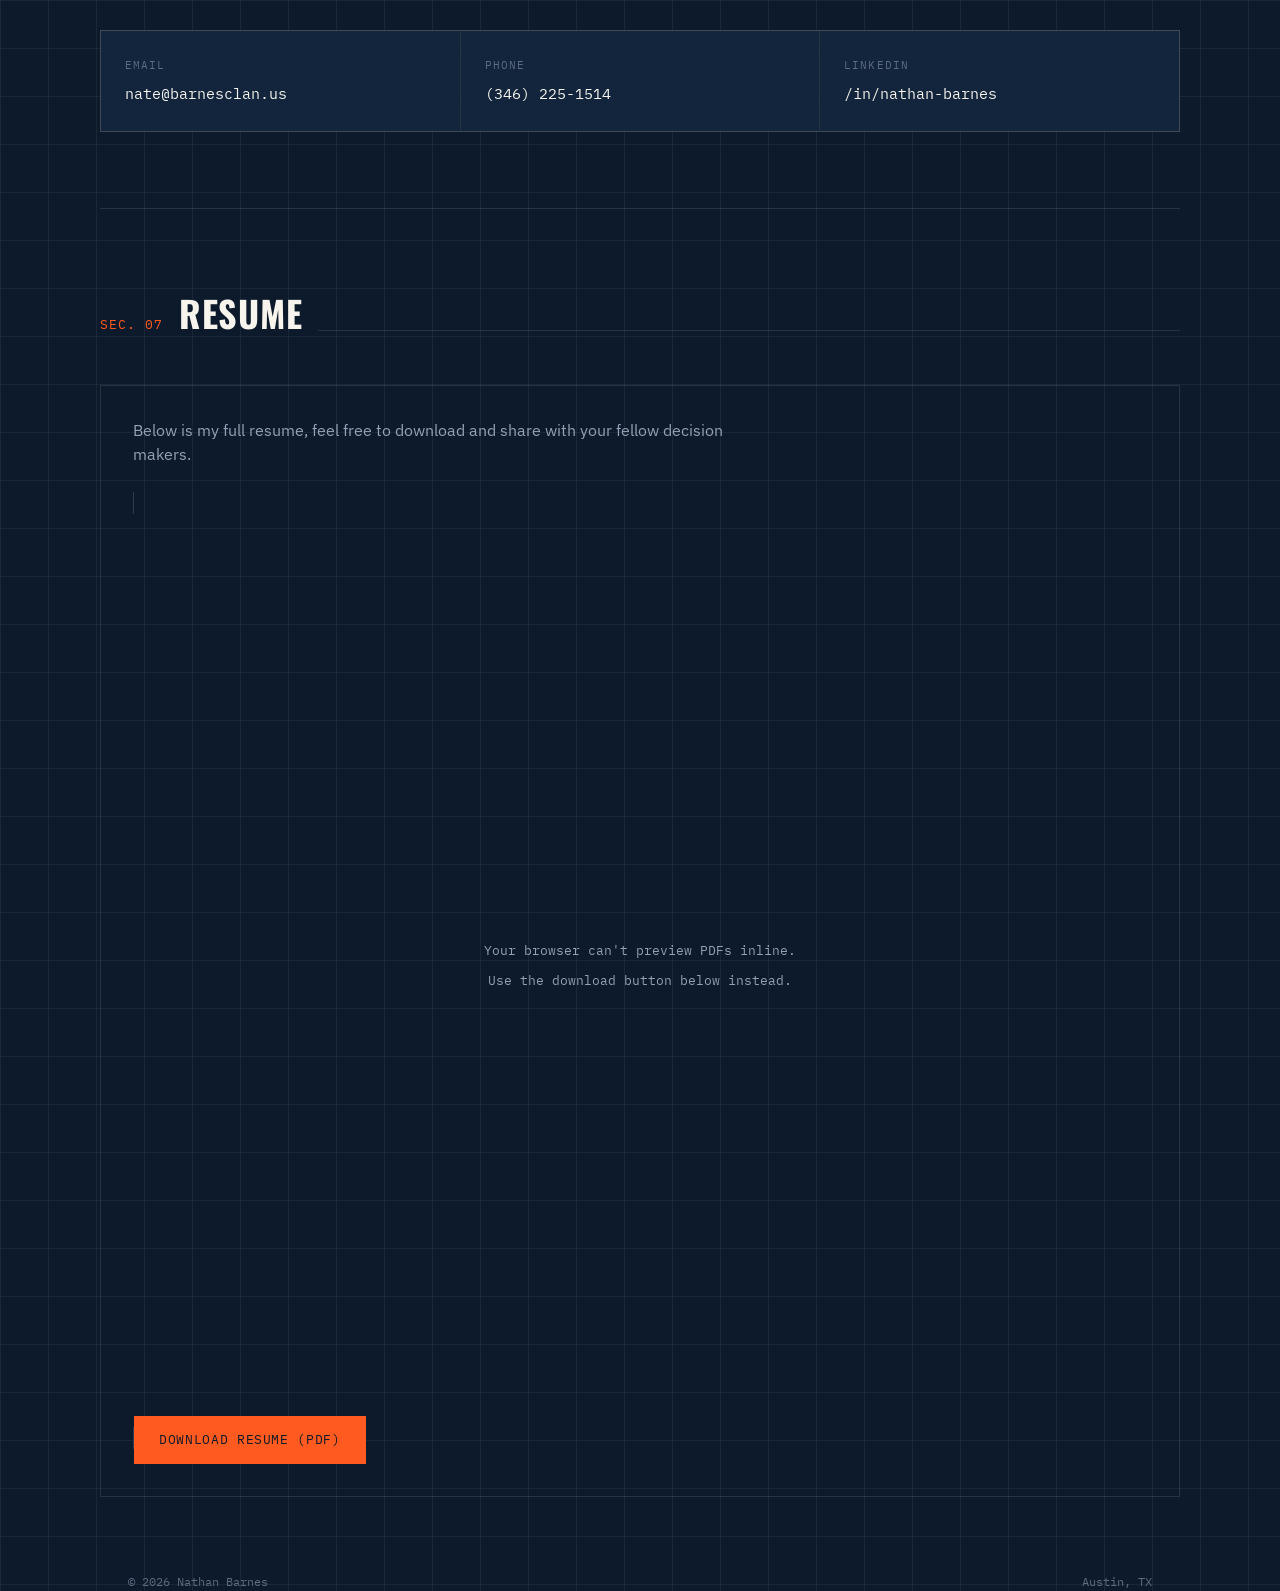
==== commit b4acfe52: "Add files via upload" ====
--- a/index.html
+++ b/index.html
@@ -340,7 +340,7 @@
       <div class="hero-eyebrow">Mechanical Engineering · UT Austin</div>
       <h1>Nathan Barnes</h1>
       <p class="hero-tagline">
-        Hi, I'm Nate, a Mechanical Engineer with a passion for motorsport and aerospace.
+        Hi, I'm Nate, a Mechanical Engineer with a passion for motorsport.
       </p>
 
       <div class="readout">
@@ -450,7 +450,7 @@
         </div>
         <div class="log-body">
           <h3>Longhorn Racing (FSAE)</h3>
-          <p>Designed and validated intake system. Utilised both simulation and real world testing to validate and adapt designs. Pictured to the left is the complete 2025 intake with all components integrated (fuel injectors, plenum, runner & throttle body). FSAE has provided me with a space to see how to balance simulations, and real world testing during the engieering process.</p>
+          <p>Designed and validated intake system. Utilized both simulation and real world testing to validate and adapt designs. Pictured is the complete 2025 intake with all components integrated (fuel injectors, plenum, runner & throttle body). FSAE has provided me with a space to see how to balance simulations, and real world testing during the engineering process.</p>
         </div>
       </div>
 
@@ -522,7 +522,7 @@
         </div>
         <div class="log-body">
           <h3>24 Hours of Lemons</h3>
-          <p>I have been involved with Lemons since I earned my driver's license at 16. I started as a driver, but after being involved with the team, I now prepare the car before a race weekend and daignose/repair any issues faced during the weekend. While Lemons is quite low-stakes, it was my introduction to the paddock and has shown me the importance of safety and high-quality work for a successful race weekend.</p>
+          <p>I have been involved with Lemons since I earned my driver's license at 16. I started as a driver, but after being involved with the team, I now prepare the car before a race weekend and diagnose/repair any issues faced during the weekend. While Lemons is quite low-stakes, it was my introduction to the paddock and has shown me the importance of safety and high-quality work for a successful race weekend.</p>
           <a class="btn-info" href="https://24hoursoflemons.com/wtf/" target="_blank" rel="noopener">More Info →</a>
         </div>
       </div>
@@ -583,7 +583,7 @@
         </div>
         <div class="card-duration">5 Months</div>
         <h3>Engine Rebuild — '87 Mustang 5.0L</h3>
-        <p>Rebuilt a Ford 5 Liter engine to bring life back to an '87 Mustang. Took the junkyard engine entirely apart and replaced parts if they were out of specification/tolerance. Was able to learn about the inner workings of a combustion engine.</p>
+        <p>Rebuilt a Ford 5.0L engine to bring life back to an '87 Mustang. Took the junkyard engine entirely apart and replaced parts if they were out of specification/tolerance. I was able to learn about the inner workings of a combustion engine.</p>
       </div>
       <div class="card reveal">
         <div class="photo card-photo carousel" data-carousel>
@@ -616,7 +616,7 @@
         </div>
         <div class="card-duration">3 Months</div>
         <h3>Engine Swap — '89 Mini</h3>
-        <p>Assisted my dad in replacing the 998cc engine in his Mini with a 1275cc. Since this engine was quite a bit older than the one in the Mustang, I got to see the simplicity of an older engine and where the gains in efficiency have been made in engine devlopment.</p>
+        <p>Assisted my dad in replacing the 998cc engine in his Mini with a 1275cc. Since this engine was quite a bit older than the one in the Mustang, I got to see the simplicity of an older engine and where the gains in efficiency have been made in engine development.</p>
       </div>
       <div class="card reveal">
         <div class="photo card-photo carousel" data-carousel>
@@ -693,7 +693,7 @@
         </div>
         <div class="card-duration">Mechatronics Lab</div>
         <h3>Wind Turbine</h3>
-        <p>Converted "wind" provided from a fan into a usable DC voltage. This was done by converting the AC voltage from a generator into DC with a "Smoothed" Full Wave Rectifier. There was also a light system to indicate the amount of voltage being supplied: Red = Low, Yellow = Medium & Green = High. An Arduino was used to control the logic of this circuit, and a capacitor was added to the rectifier to minimise any ripple. </p>
+        <p>Converted "wind" provided from a fan into a usable DC voltage. This was done by converting the AC voltage from a generator into DC with a "smoothed" full-wave rectifier. There was also a light system to indicate the amount of voltage being supplied: Red = Low, Yellow = Medium, Green = High. An Arduino was used to control the logic of this circuit, and a capacitor was added to the rectifier to minimize any ripple.</p>
       </div>
       <div class="card reveal">
         <div class="photo card-photo carousel" data-carousel>
@@ -731,8 +731,8 @@
         </div>
         <div class="card-duration">Robot Mechanism Design</div>
         <h3>Horse Racing Mechanism</h3>
-        <p>We utilised a simple four-bar mechanism, along with motors and an Arduino, to mimic a horse race. An Arduino was utilised to control the speaker, lights, and detect when a horse had finished the race. On the mechanical side, a rack and pinion was used to move the four-bar mechanism.</p>
-        <a class="btn-info" href="https://cloud.wikis.utexas.edu/wiki/spaces/RMD/pages/509542491/08+-+Horse+Race+Simulator">More Info →</a>
+        <p>We utilized a simple four-bar mechanism, along with motors and an Arduino, to mimic a horse race. The Arduino controlled the speaker and lights, and detected when a horse had finished the race. On the mechanical side, a rack and pinion was used to move the four-bar mechanism.</p>
+        <a class="btn-info" href="https://cloud.wikis.utexas.edu/wiki/spaces/RMD/pages/509608026/08.1+-+Project+Proposal?xpis=eyJicmlkZ2UiOiJzbWFydExpbmtzIiwiaWQiOiIxNzg4Mjk1NjE5Nzc5Iiwic291cmNlIjoiY29uZmx1ZW5jZSJ9" target="_blank" rel="noopener">More Info →</a>
       </div>
       <div class="card reveal">
         <div class="photo card-photo">
@@ -744,7 +744,7 @@
         </div>
         <div class="card-duration">Machine Elements Class</div>
         <h3>RC Car - Redesign</h3>
-        <p>The purpose of this project was to improve an already existing RC car with custom designs & parts. My team decided to focus on reducing weight, lowering the center of gravity, and stiffening the suspension. Our car ended up placing second in the class after our modification.</p>
+        <p>The purpose of this project was to improve an existing RC car with custom designs and parts. My team decided to focus on reducing weight, lowering the center of gravity, and stiffening the suspension. Our car ended up placing second in the class after our modification.</p>
         <a class="btn-info" href="https://docs.google.com/document/d/19ZbIUKYzlmwoYoUhyyEEt3SSaw0wkbA77mhii4VK-yA/edit?usp=sharing" target="_blank" rel="noopener">More Info →</a>
       </div>
     </div>
@@ -820,7 +820,7 @@
     </div>
 
     <div class="resume-block reveal">
-      <p>Belo is my full resume, feel free to download and share to your felow decision makers.</p>
+      <p>Below is my full resume, feel free to download and share with your fellow decision makers.</p>
       <object class="resume-embed" data="resume.pdf" type="application/pdf">
         <div class="fallback">
           <span>Your browser can't preview PDFs inline.</span>
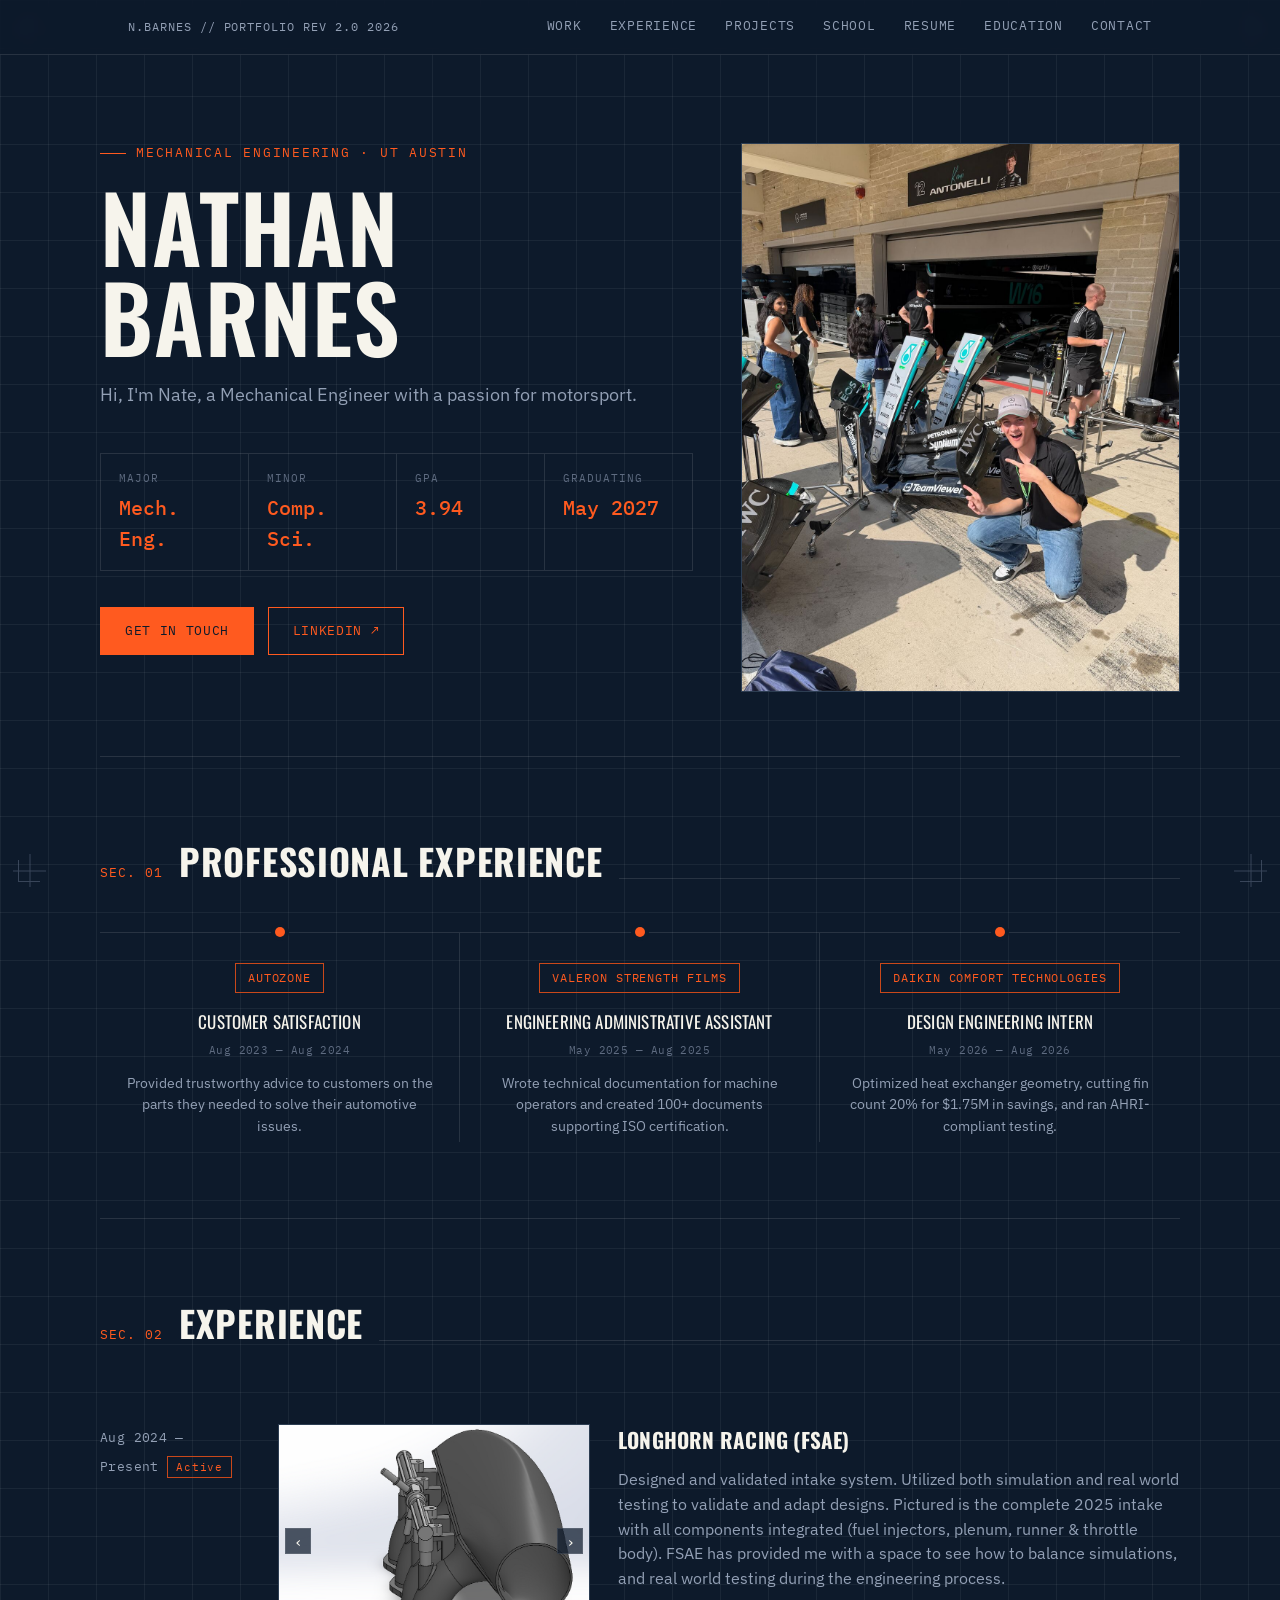
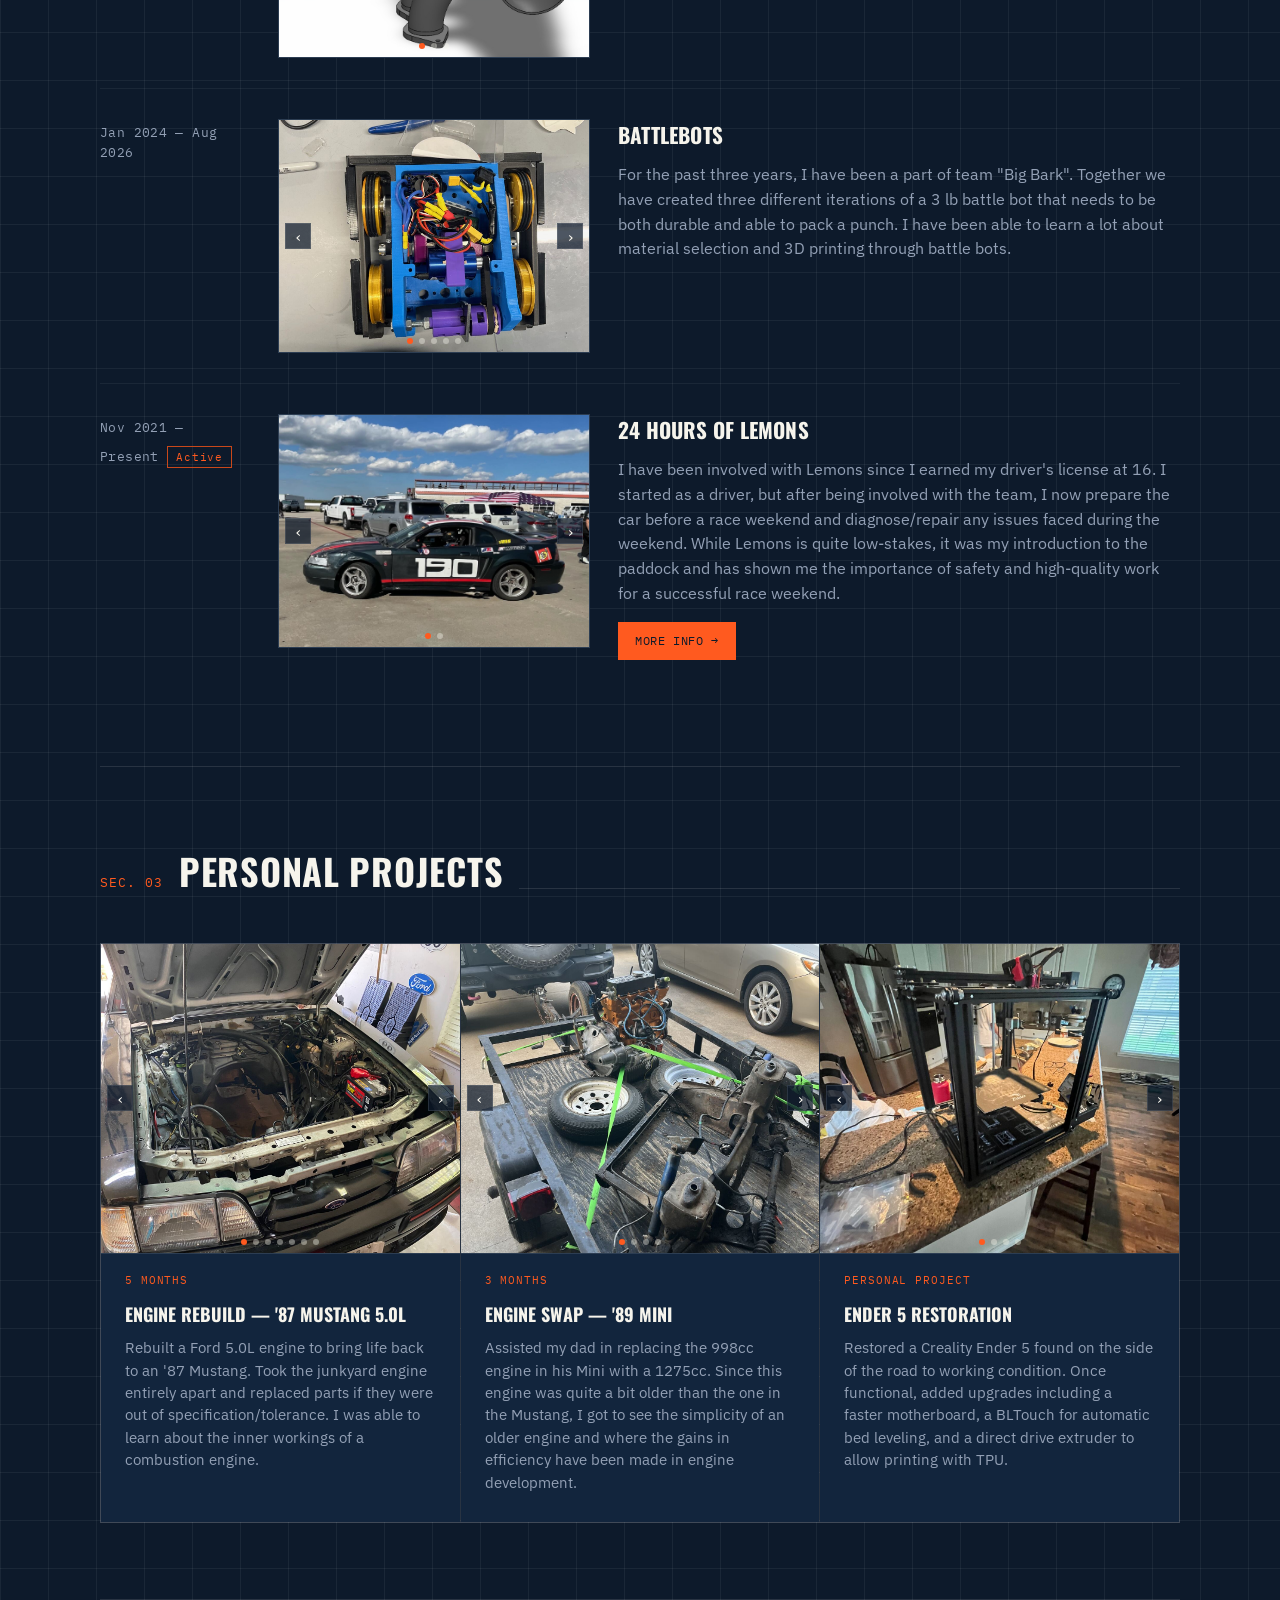
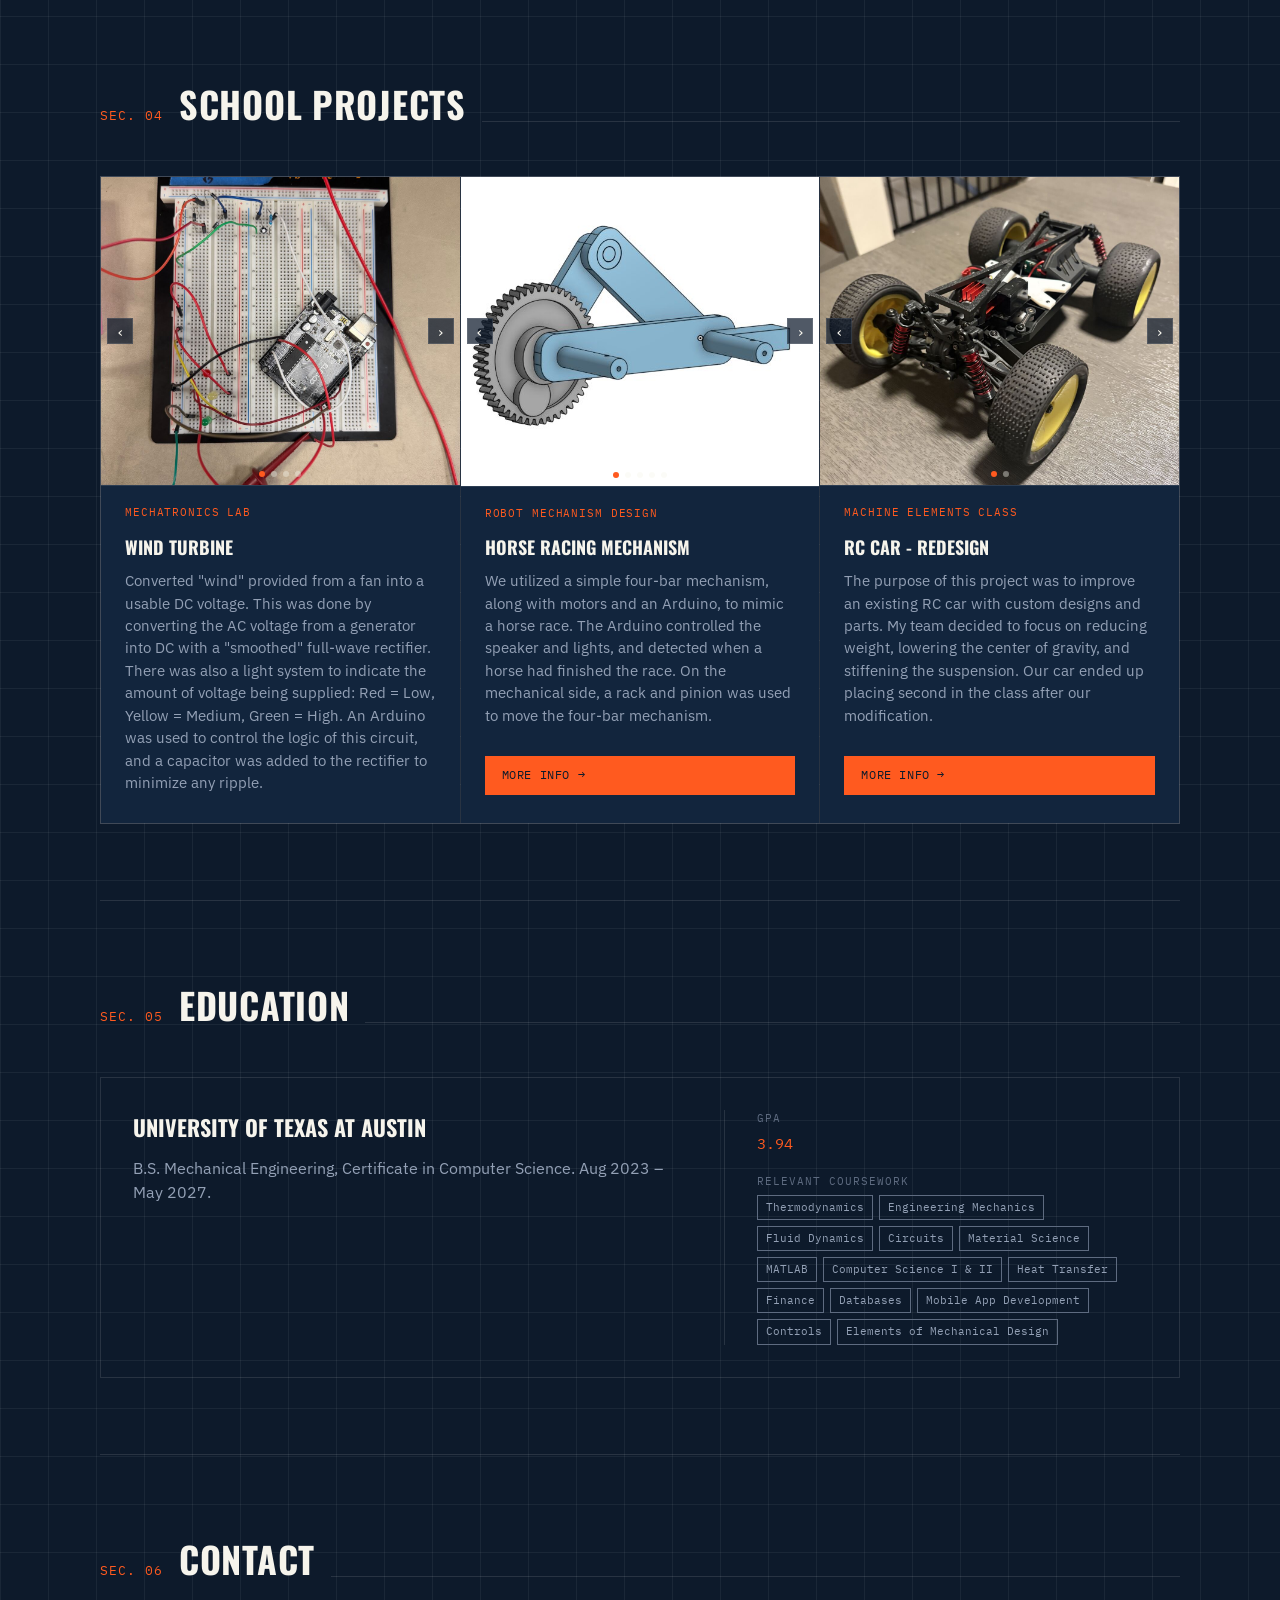
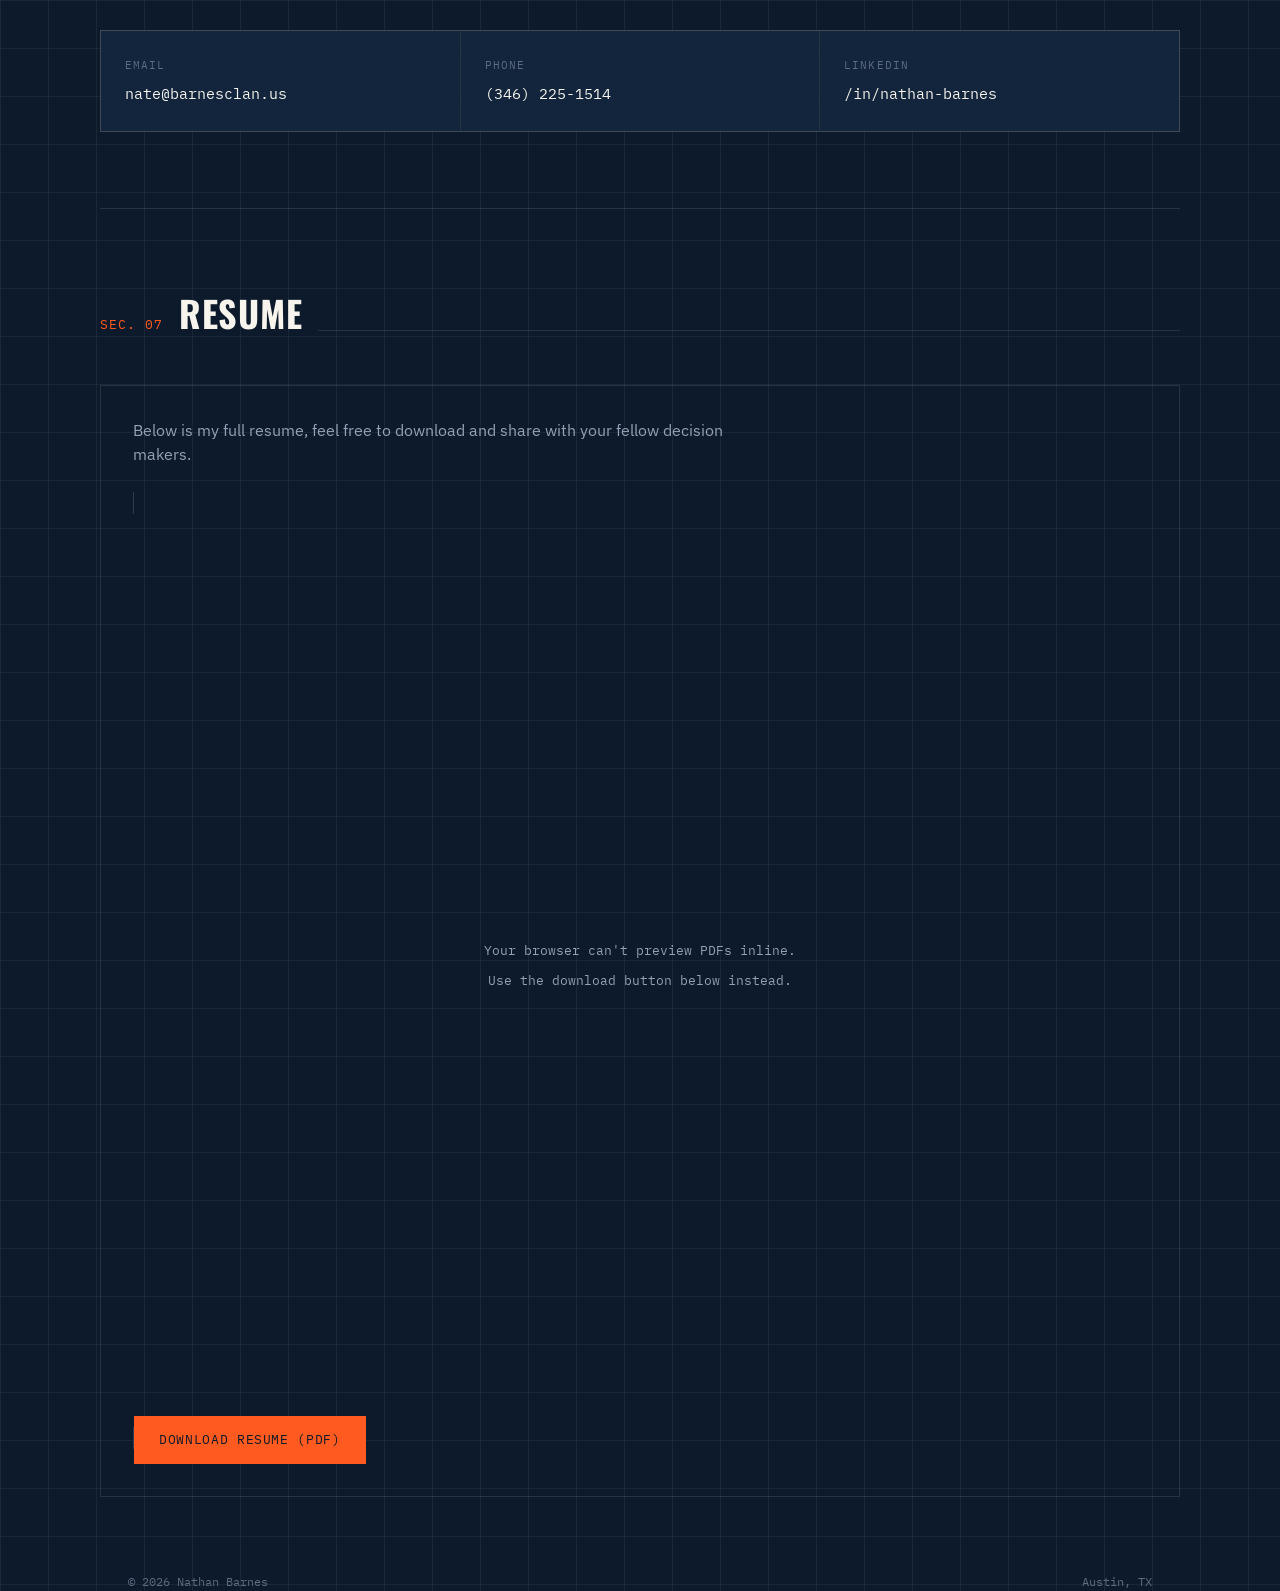
==== commit 0ff774fd: "Add files via upload" ====
--- a/index.html
+++ b/index.html
@@ -735,11 +735,22 @@
         <a class="btn-info" href="https://cloud.wikis.utexas.edu/wiki/spaces/RMD/pages/509608026/08.1+-+Project+Proposal?xpis=eyJicmlkZ2UiOiJzbWFydExpbmtzIiwiaWQiOiIxNzg4Mjk1NjE5Nzc5Iiwic291cmNlIjoiY29uZmx1ZW5jZSJ9" target="_blank" rel="noopener">More Info →</a>
       </div>
       <div class="card reveal">
-        <div class="photo card-photo">
-          <img class="photo-img" src="images/custom-rc.jpg" alt="Custom RC car project from Machine Elements class">
-          <div class="photo-fallback">
-            <span class="fig">Fig. 9</span>
-            <span class="fname">images/custom-rc.jpg</span>
+        <div class="photo card-photo carousel" data-carousel>
+          <div class="carousel-track">
+            <div class="carousel-slide is-active">
+              <img class="photo-img" src="images/rc-car-1.jpg" alt="Stock RC car chassis before modifications">
+              <div class="photo-fallback"><span class="fig">Fig. 9a</span><span class="fname">images/rc-car-1.jpg</span></div>
+            </div>
+            <div class="carousel-slide">
+              <img class="photo-img" src="images/rc-car-2.jpg" alt="RC car chassis with custom weight and stiffness upgrades">
+              <div class="photo-fallback"><span class="fig">Fig. 9b</span><span class="fname">images/rc-car-2.jpg</span></div>
+            </div>
+          </div>
+          <button class="carousel-btn prev" type="button" aria-label="Previous photo">‹</button>
+          <button class="carousel-btn next" type="button" aria-label="Next photo">›</button>
+          <div class="carousel-dots">
+            <button class="dot is-active" type="button" aria-label="Photo 1"></button>
+            <button class="dot" type="button" aria-label="Photo 2"></button>
           </div>
         </div>
         <div class="card-duration">Machine Elements Class</div>
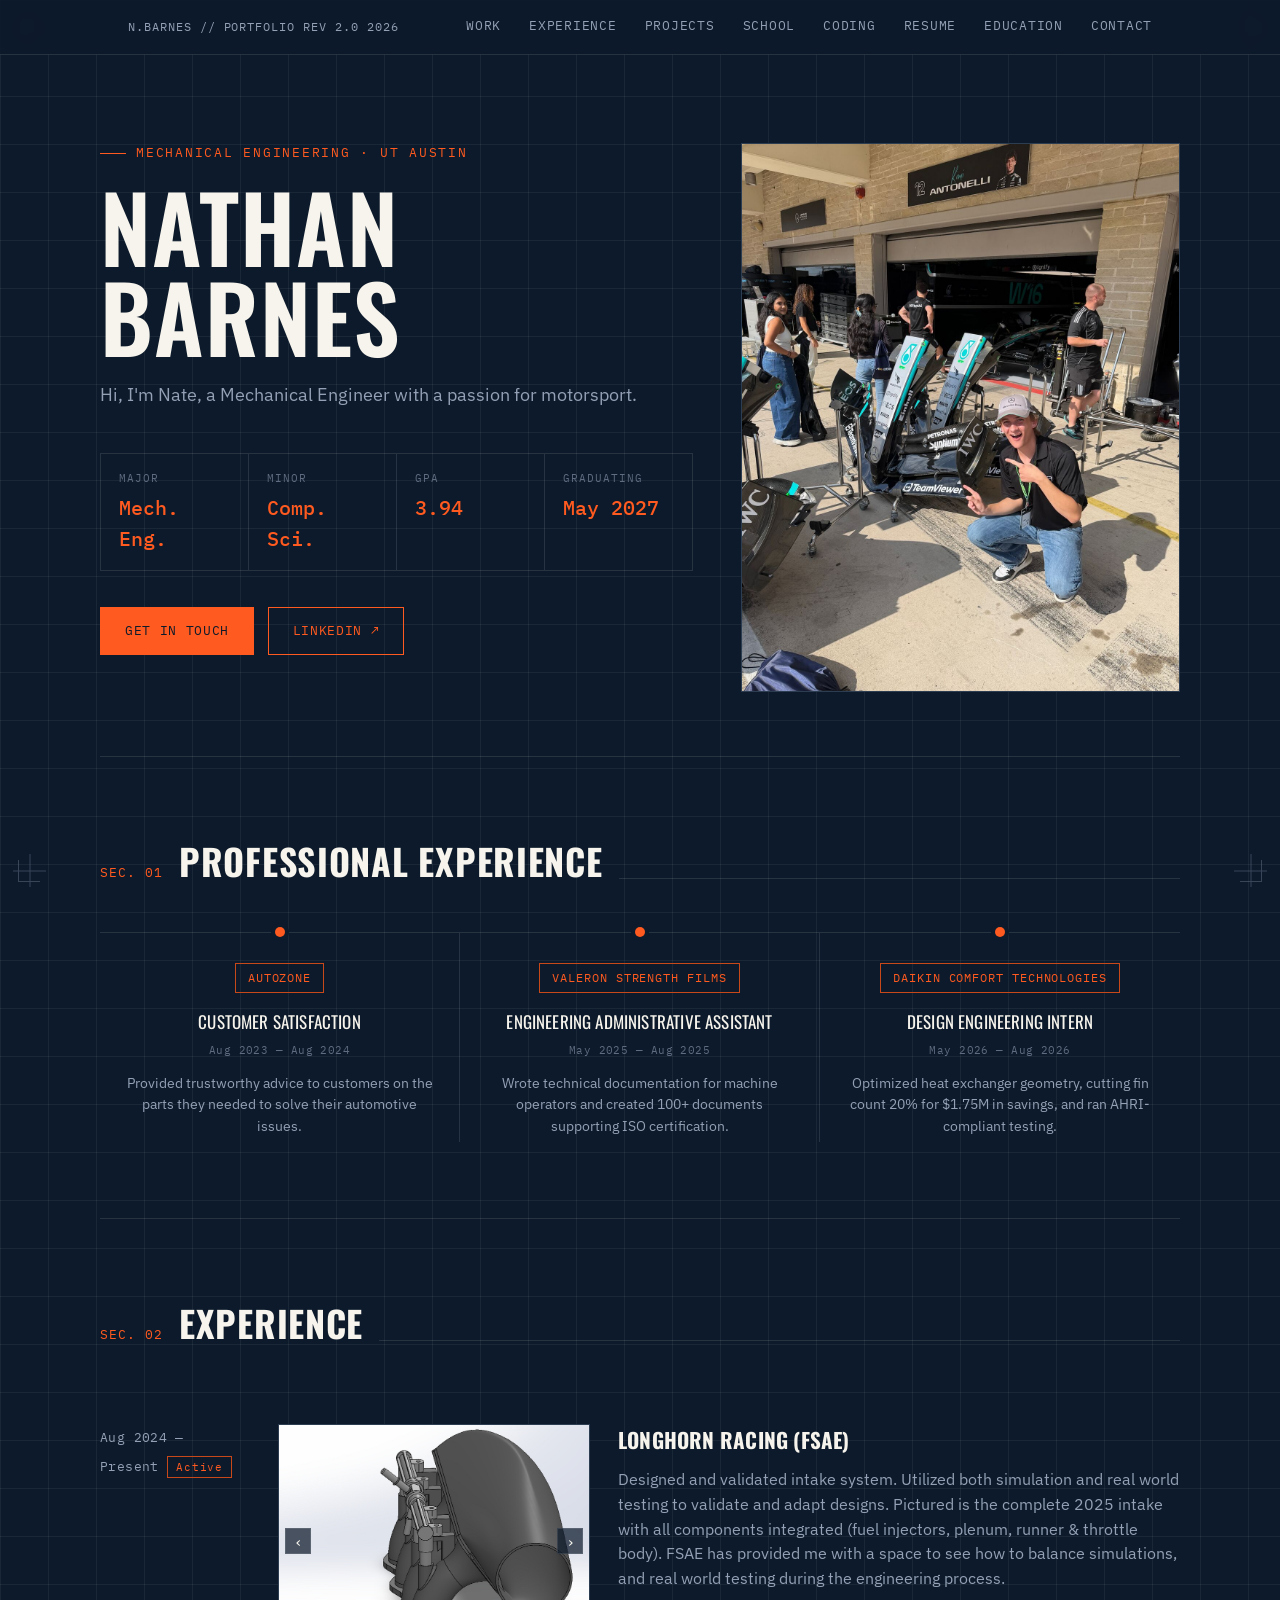
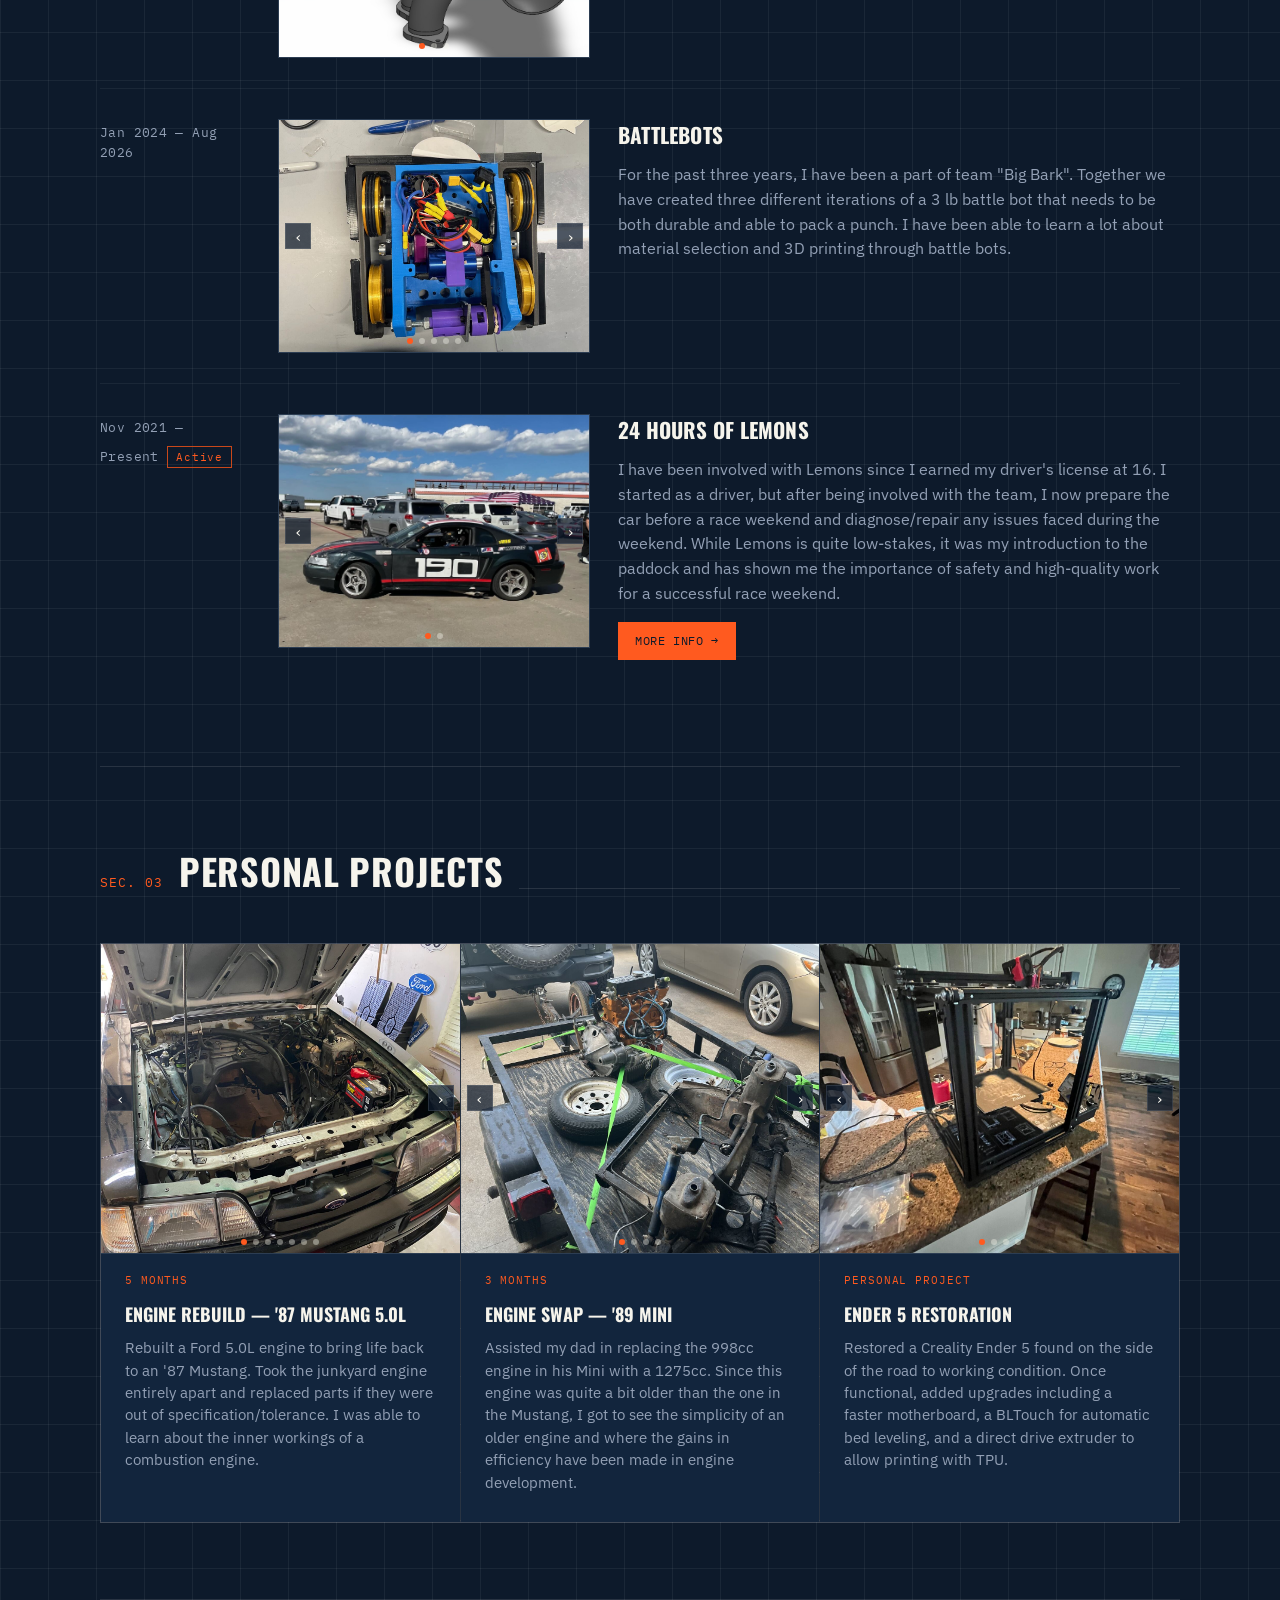
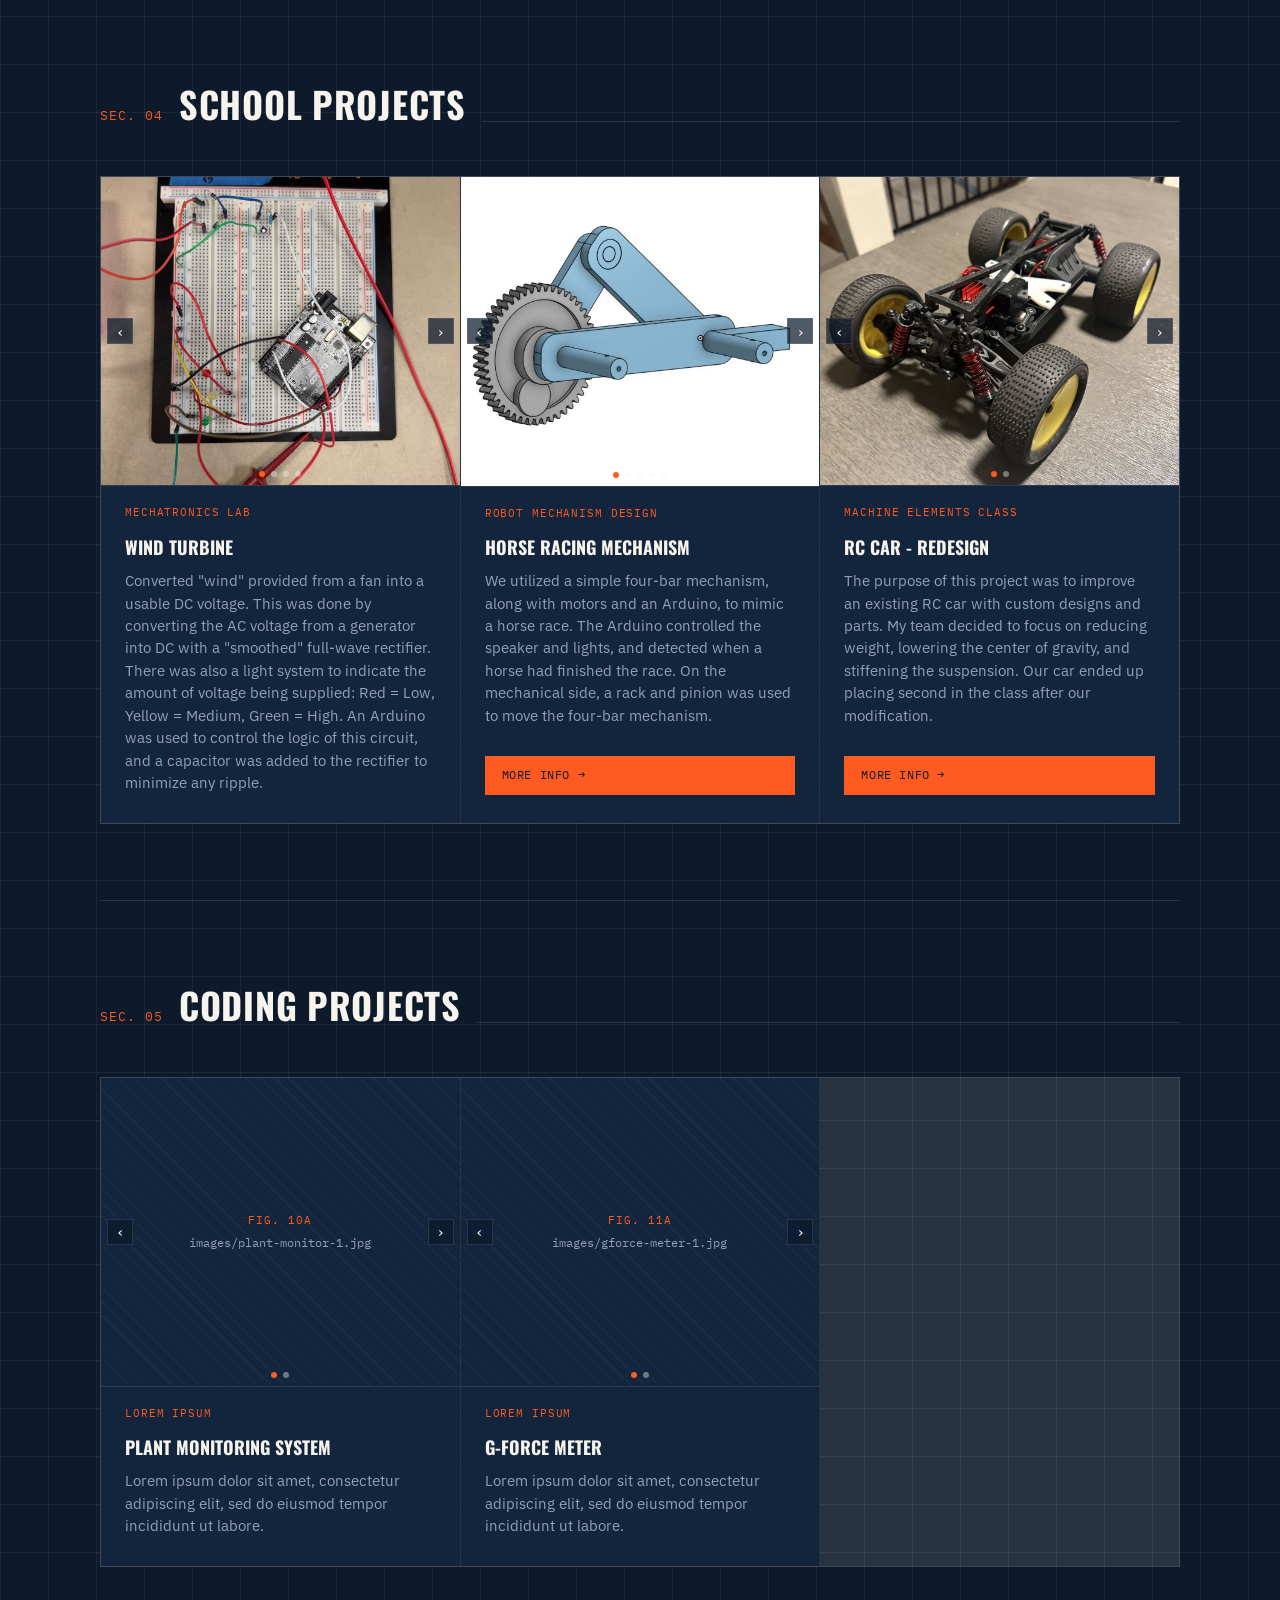
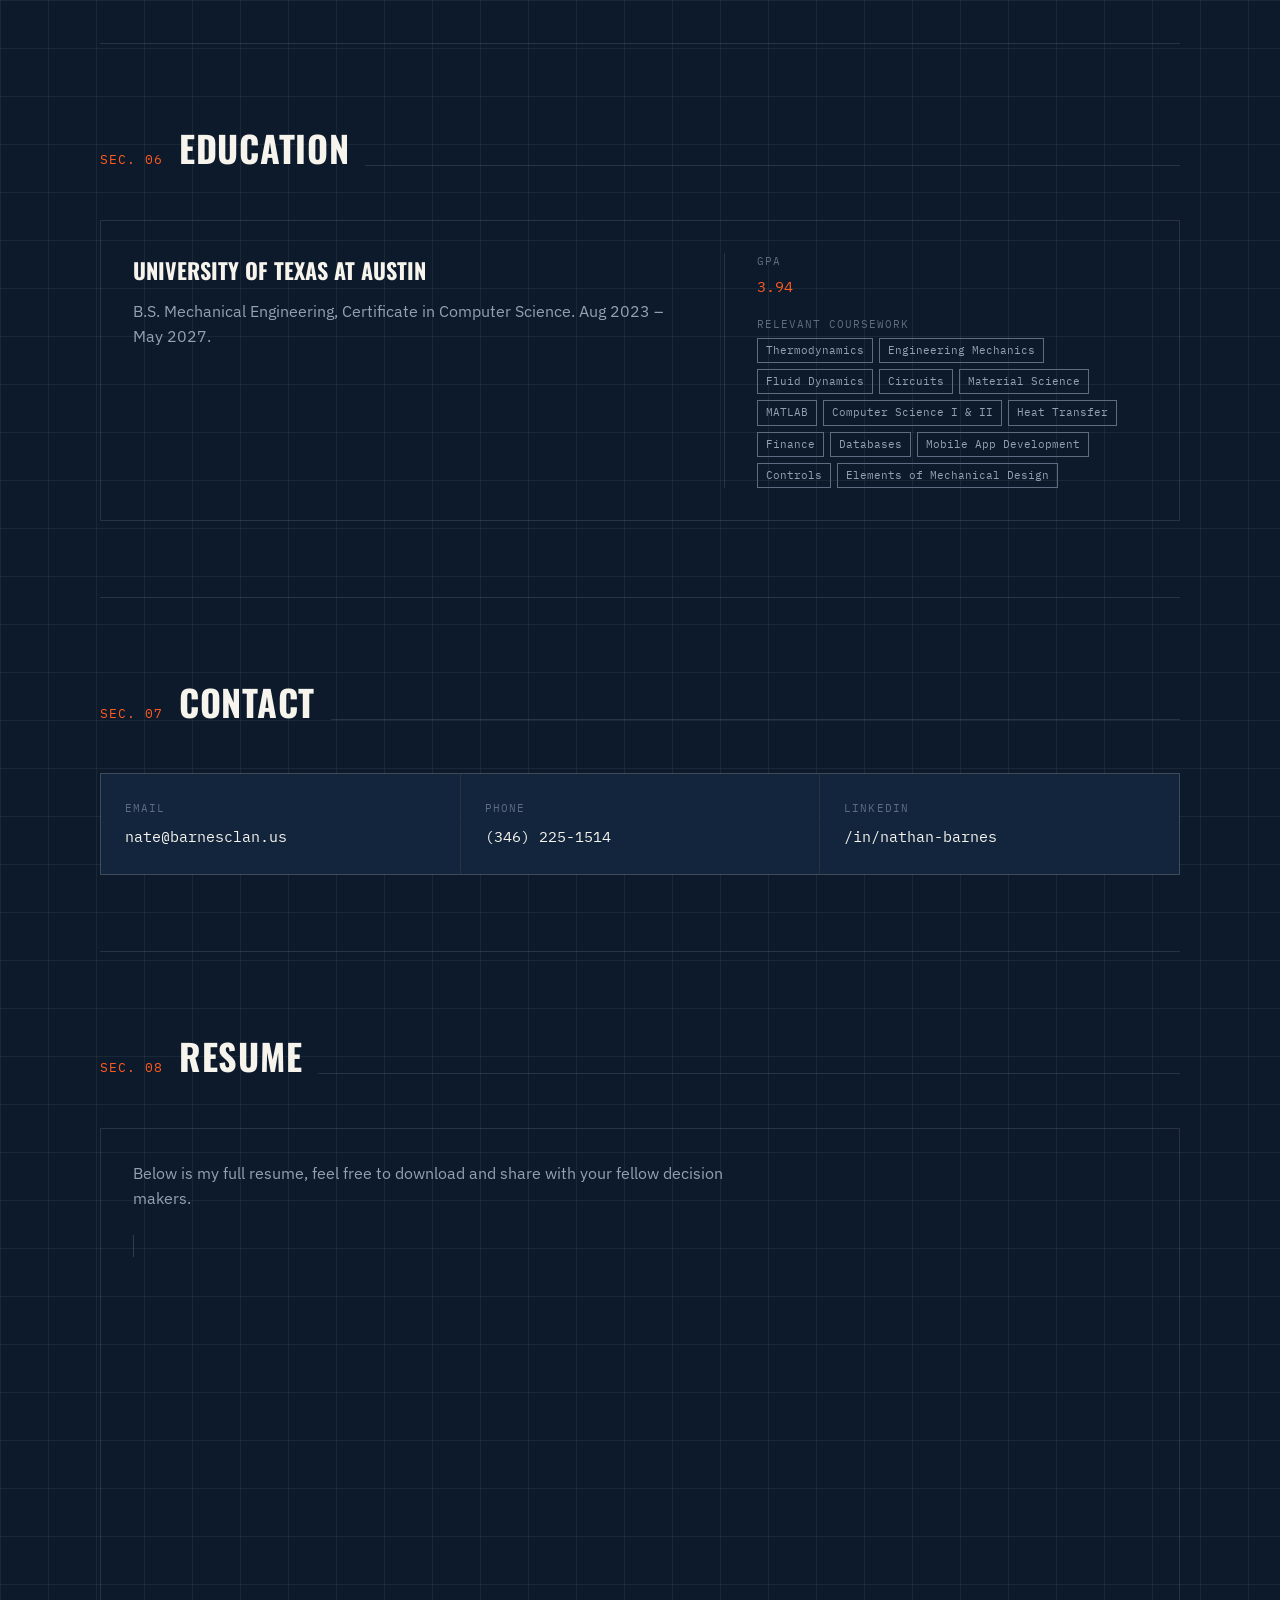
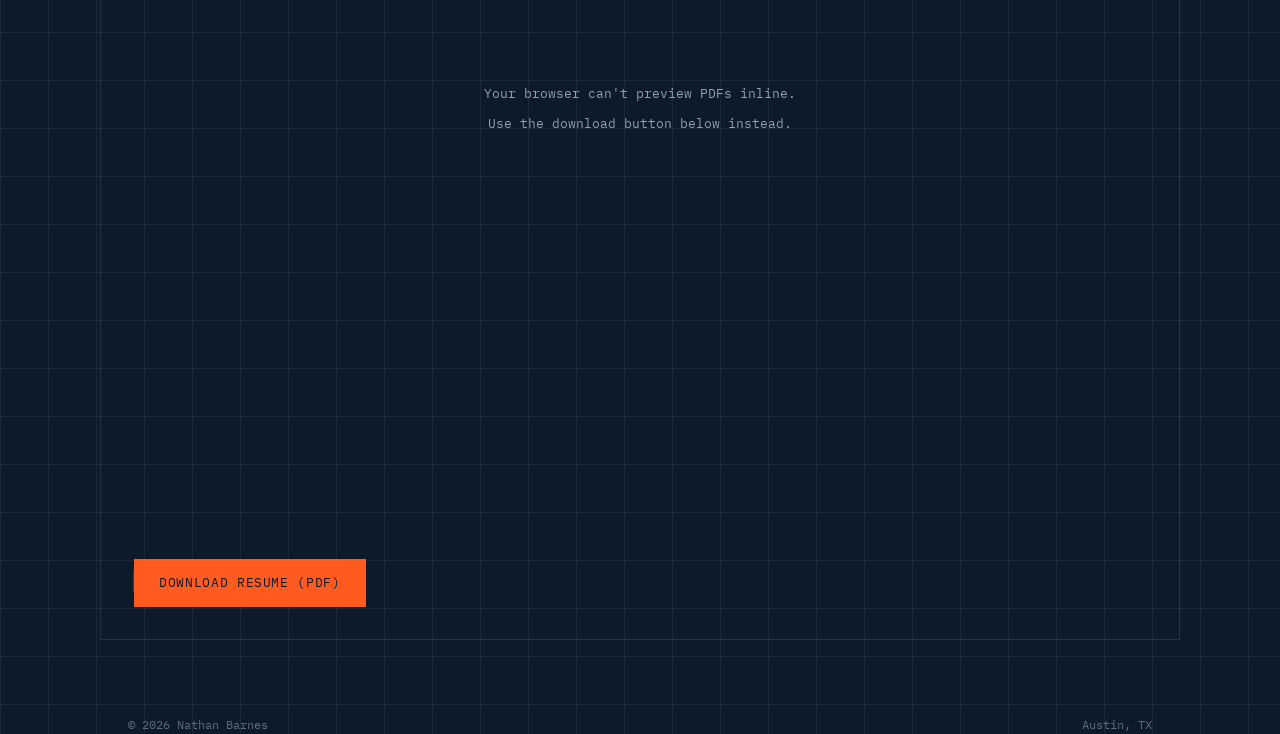
==== commit 8e0f0619: "Add files via upload" ====
--- a/index.html
+++ b/index.html
@@ -327,6 +327,7 @@
       <a href="#experience">Experience</a>
       <a href="#projects">Projects</a>
       <a href="#school-projects">School</a>
+      <a href="#coding-projects">Coding</a>
       <a href="#resume">Resume</a>
       <a href="#education">Education</a>
       <a href="#contact">Contact</a>
@@ -761,9 +762,66 @@
     </div>
   </section>
 
+  <section class="section wrap" id="coding-projects">
+    <div class="sec-head">
+      <span class="sec-tag">SEC. 05</span>
+      <h2>Coding Projects</h2>
+      <span class="leader"></span>
+    </div>
+
+    <div class="projects-grid">
+      <div class="card reveal">
+        <div class="photo card-photo carousel" data-carousel>
+          <div class="carousel-track">
+            <div class="carousel-slide is-active">
+              <img class="photo-img" src="images/plant-monitor-1.jpg" alt="Plant monitoring system">
+              <div class="photo-fallback"><span class="fig">Fig. 10a</span><span class="fname">images/plant-monitor-1.jpg</span></div>
+            </div>
+            <div class="carousel-slide">
+              <img class="photo-img" src="images/plant-monitor-2.jpg" alt="Plant monitoring system">
+              <div class="photo-fallback"><span class="fig">Fig. 10b</span><span class="fname">images/plant-monitor-2.jpg</span></div>
+            </div>
+          </div>
+          <button class="carousel-btn prev" type="button" aria-label="Previous photo">‹</button>
+          <button class="carousel-btn next" type="button" aria-label="Next photo">›</button>
+          <div class="carousel-dots">
+            <button class="dot is-active" type="button" aria-label="Photo 1"></button>
+            <button class="dot" type="button" aria-label="Photo 2"></button>
+          </div>
+        </div>
+        <div class="card-duration">Lorem Ipsum</div>
+        <h3>Plant Monitoring System</h3>
+        <p>Lorem ipsum dolor sit amet, consectetur adipiscing elit, sed do eiusmod tempor incididunt ut labore.</p>
+      </div>
+      <div class="card reveal">
+        <div class="photo card-photo carousel" data-carousel>
+          <div class="carousel-track">
+            <div class="carousel-slide is-active">
+              <img class="photo-img" src="images/gforce-meter-1.jpg" alt="G-Force meter">
+              <div class="photo-fallback"><span class="fig">Fig. 11a</span><span class="fname">images/gforce-meter-1.jpg</span></div>
+            </div>
+            <div class="carousel-slide">
+              <img class="photo-img" src="images/gforce-meter-2.jpg" alt="G-Force meter">
+              <div class="photo-fallback"><span class="fig">Fig. 11b</span><span class="fname">images/gforce-meter-2.jpg</span></div>
+            </div>
+          </div>
+          <button class="carousel-btn prev" type="button" aria-label="Previous photo">‹</button>
+          <button class="carousel-btn next" type="button" aria-label="Next photo">›</button>
+          <div class="carousel-dots">
+            <button class="dot is-active" type="button" aria-label="Photo 1"></button>
+            <button class="dot" type="button" aria-label="Photo 2"></button>
+          </div>
+        </div>
+        <div class="card-duration">Lorem Ipsum</div>
+        <h3>G-Force Meter</h3>
+        <p>Lorem ipsum dolor sit amet, consectetur adipiscing elit, sed do eiusmod tempor incididunt ut labore.</p>
+      </div>
+    </div>
+  </section>
+
   <section class="section wrap" id="education">
     <div class="sec-head">
-      <span class="sec-tag">SEC. 05</span>
+      <span class="sec-tag">SEC. 06</span>
       <h2>Education</h2>
       <span class="leader"></span>
     </div>
@@ -802,7 +860,7 @@
 
   <section class="section wrap" id="contact">
     <div class="sec-head">
-      <span class="sec-tag">SEC. 06</span>
+      <span class="sec-tag">SEC. 07</span>
       <h2>Contact</h2>
       <span class="leader"></span>
     </div>
@@ -825,7 +883,7 @@
 
   <section class="section wrap" id="resume">
     <div class="sec-head">
-      <span class="sec-tag">SEC. 07</span>
+      <span class="sec-tag">SEC. 08</span>
       <h2>Resume</h2>
       <span class="leader"></span>
     </div>
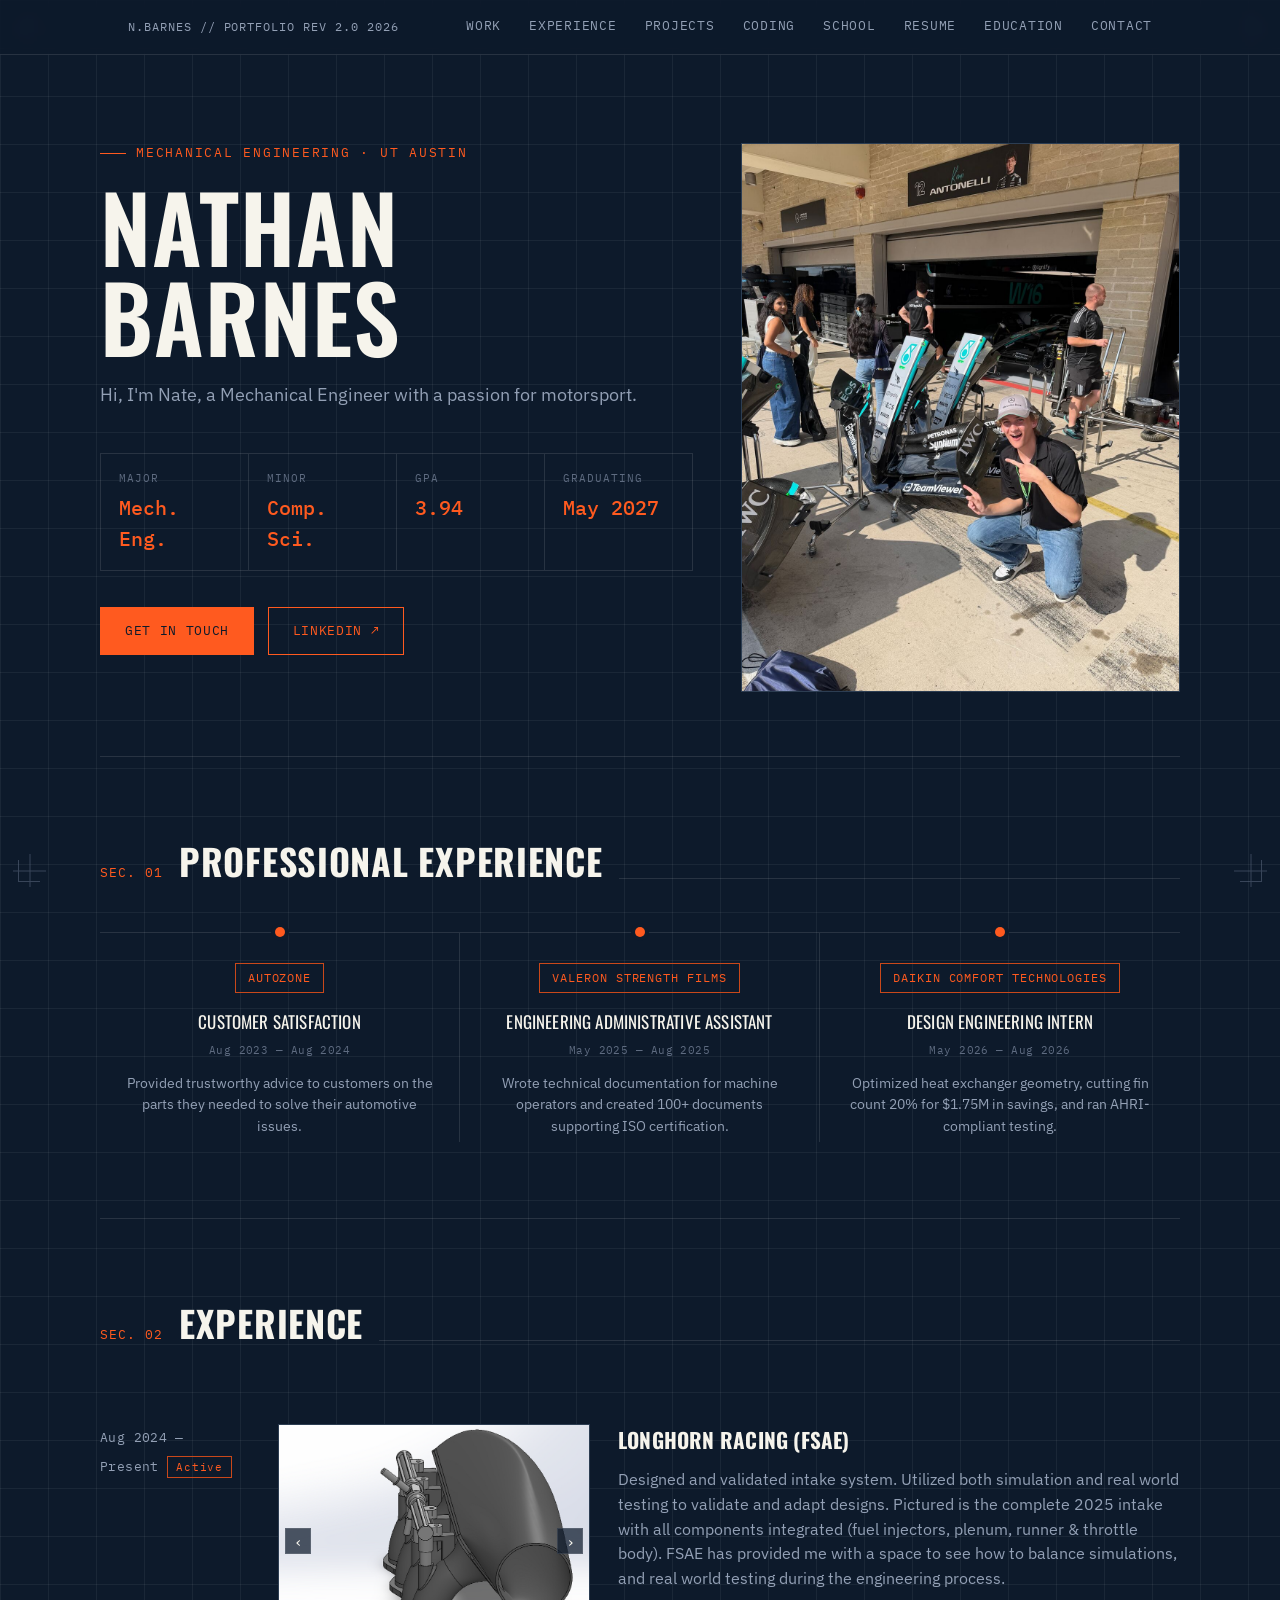
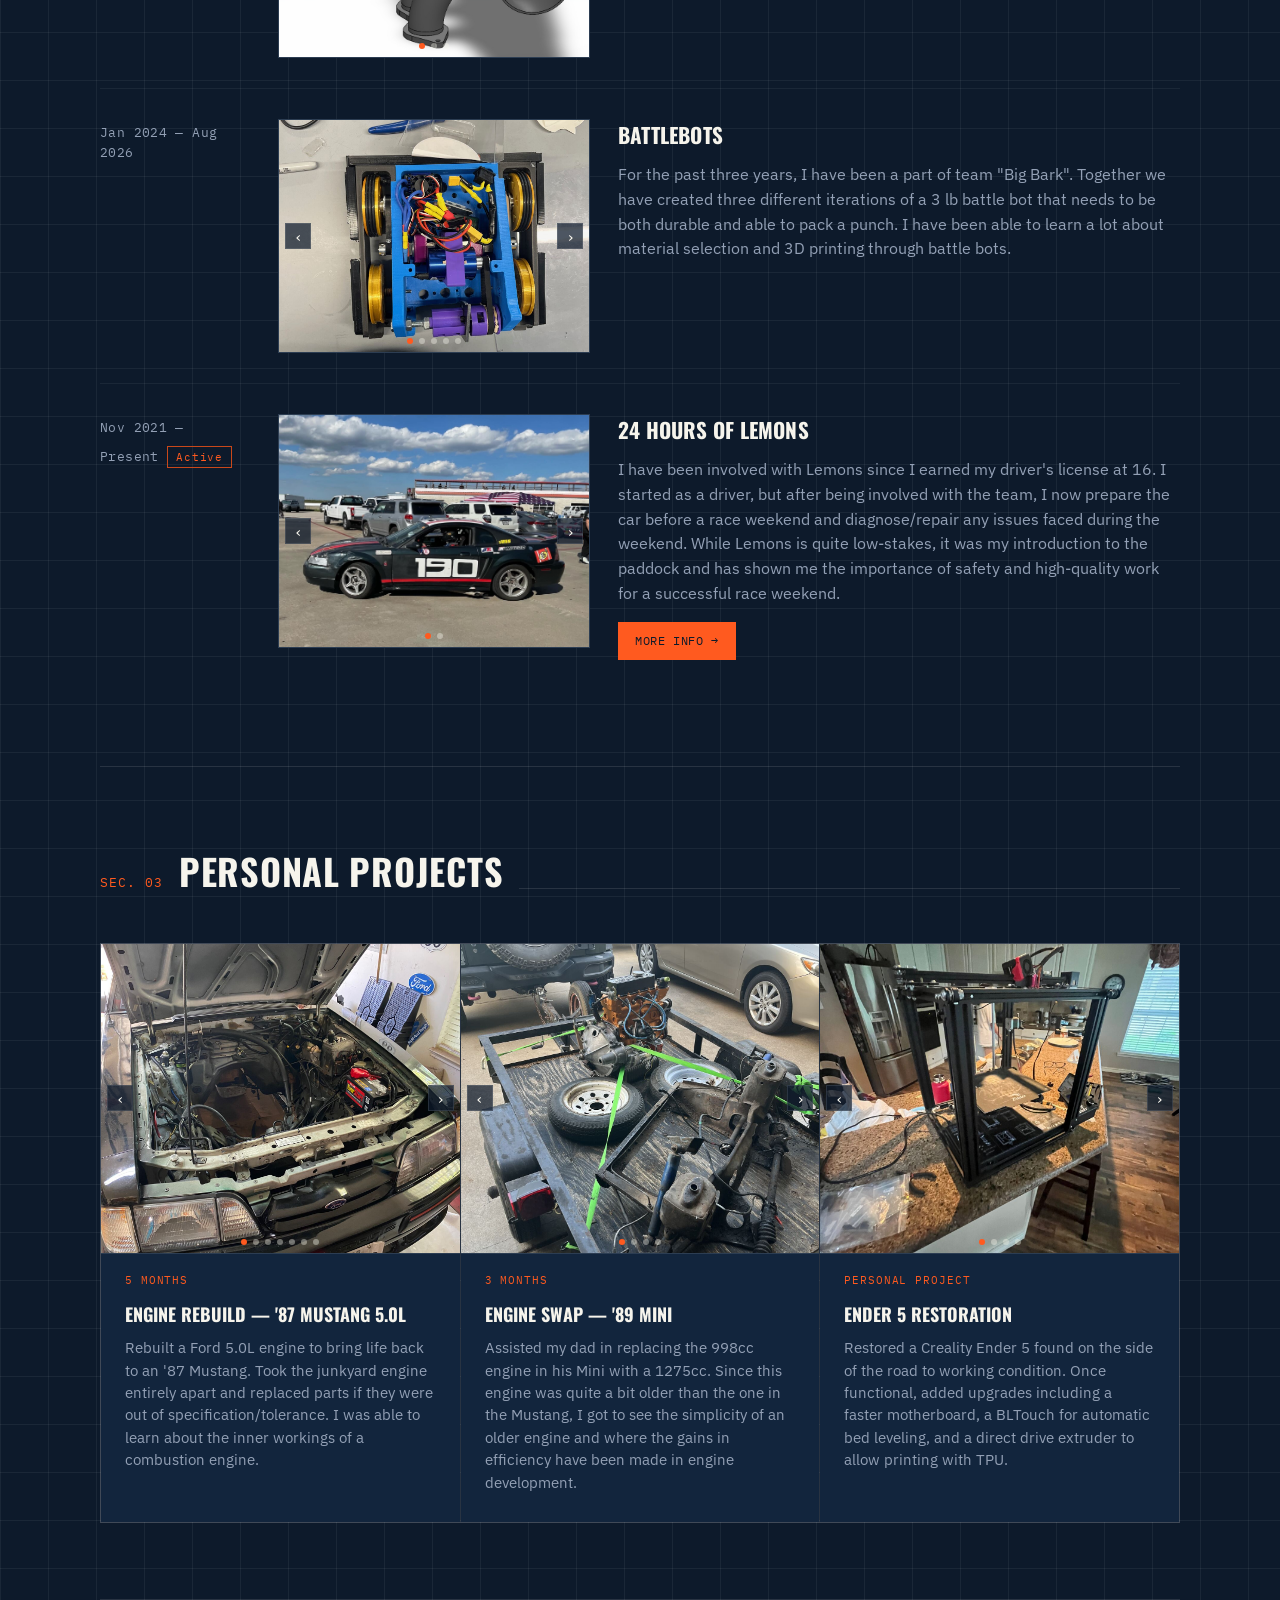
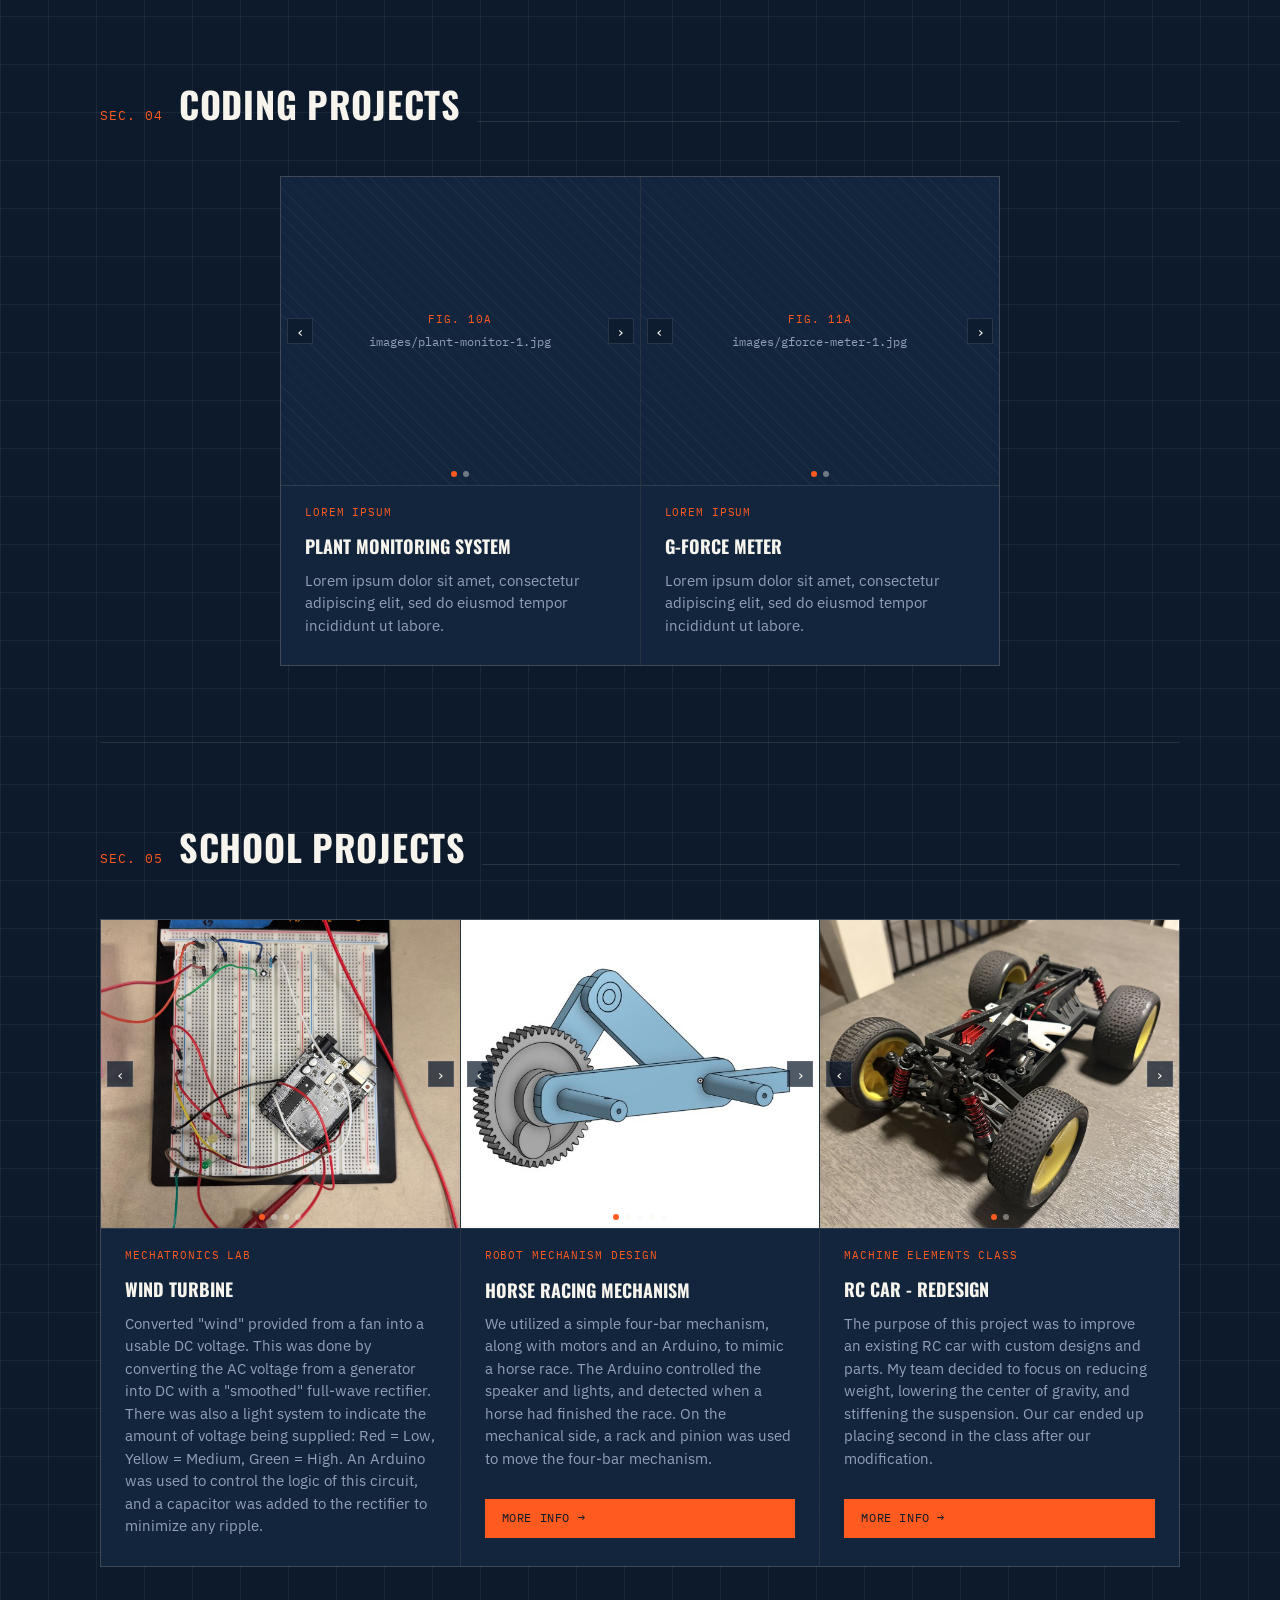
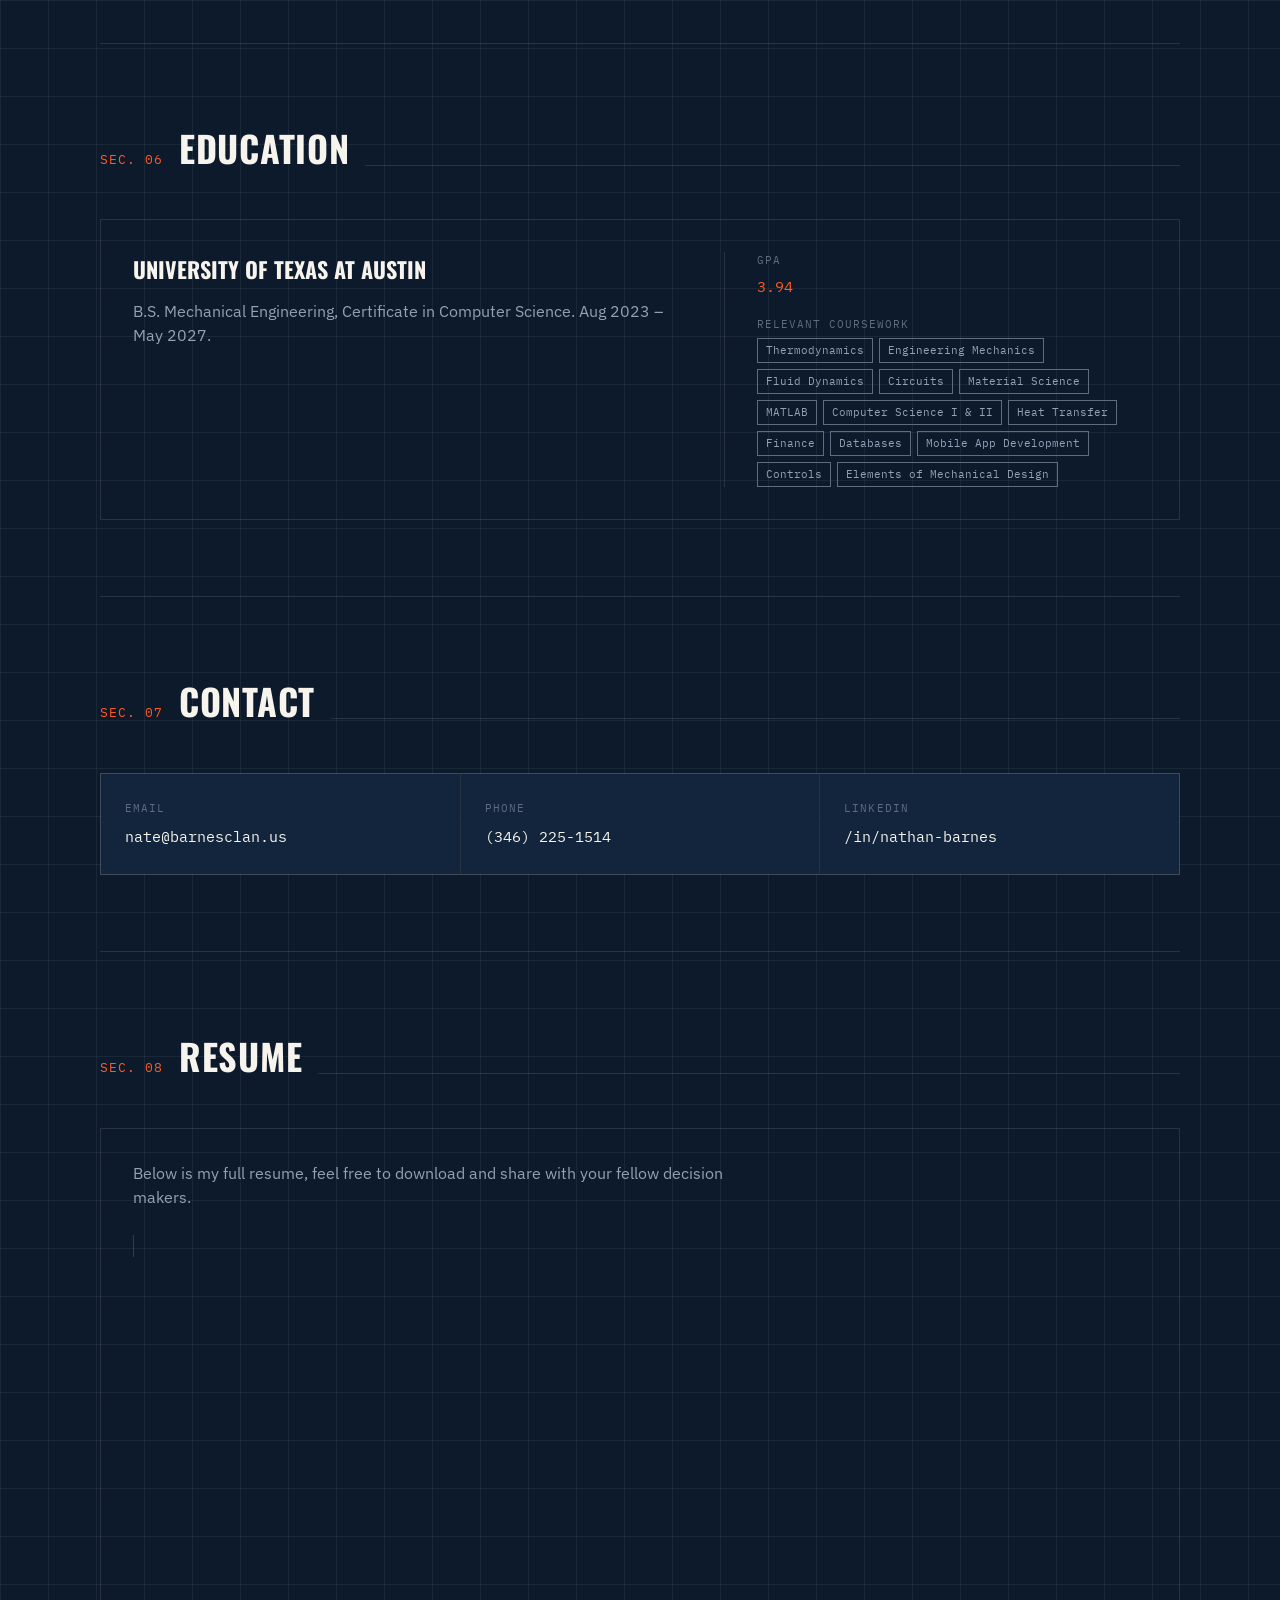
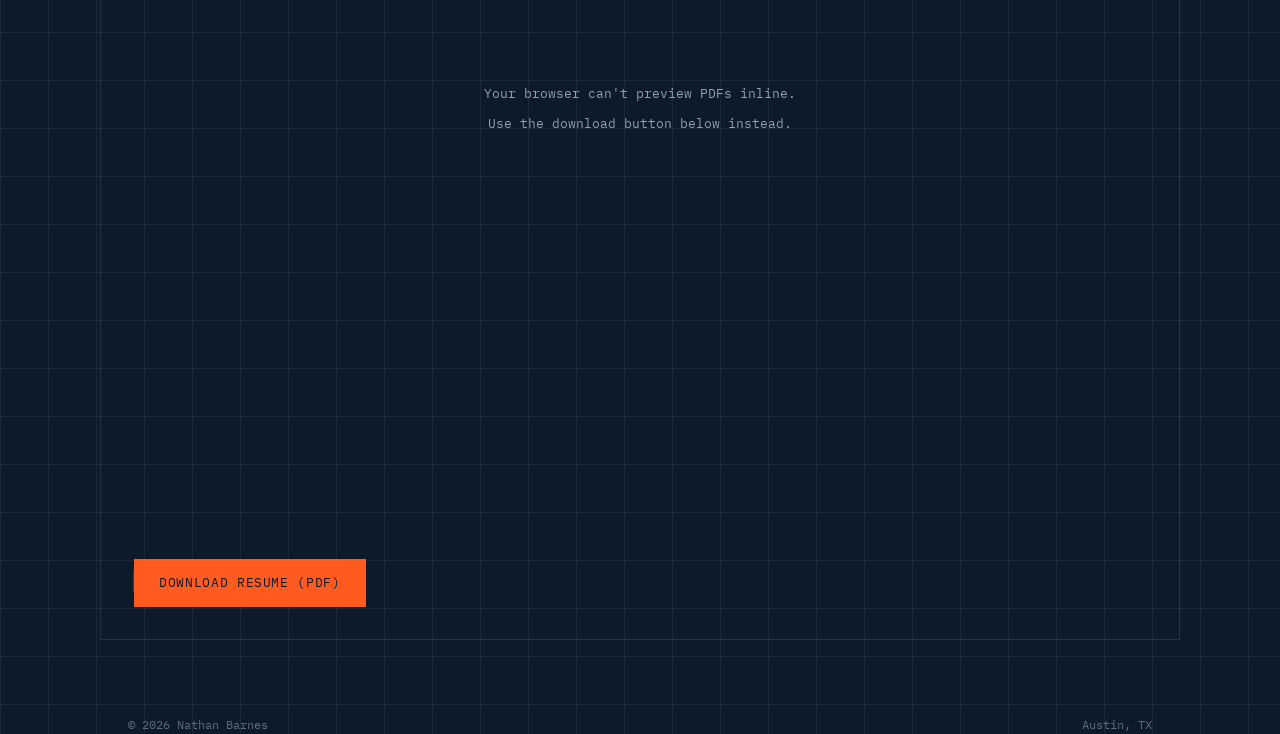
==== commit e7dd2c28: "Add files via upload" ====
--- a/index.html
+++ b/index.html
@@ -125,6 +125,14 @@
 }
 .btn-info:hover, .btn-info:focus-visible { background: var(--white); border-color: var(--white); color: var(--navy-deep); }
 
+/* centered 2-up project grid, cards match the width of a 3-column grid's cards */
+.projects-grid.projects-grid-2 {
+  grid-template-columns: repeat(2, minmax(0, 1fr));
+  width: 66.6667%;
+  margin: 0 auto;
+}
+@media (max-width: 820px) { .projects-grid.projects-grid-2 { width: 100%; grid-template-columns: 1fr; } }
+
 /* section headers */
 .section { padding: 76px 0; border-bottom: 1px solid var(--grid-line-strong); }
 .section:last-of-type { border-bottom: none; }
@@ -326,8 +334,8 @@
       <a href="#professional">Work</a>
       <a href="#experience">Experience</a>
       <a href="#projects">Projects</a>
+      <a href="#coding-projects">Coding</a>
       <a href="#school-projects">School</a>
-      <a href="#coding-projects">Coding</a>
       <a href="#resume">Resume</a>
       <a href="#education">Education</a>
       <a href="#contact">Contact</a>
@@ -655,9 +663,66 @@
     </div>
   </section>
 
+  <section class="section wrap" id="coding-projects">
+    <div class="sec-head">
+      <span class="sec-tag">SEC. 04</span>
+      <h2>Coding Projects</h2>
+      <span class="leader"></span>
+    </div>
+
+    <div class="projects-grid projects-grid-2">
+      <div class="card reveal">
+        <div class="photo card-photo carousel" data-carousel>
+          <div class="carousel-track">
+            <div class="carousel-slide is-active">
+              <img class="photo-img" src="images/plant-monitor-1.jpg" alt="Plant monitoring system">
+              <div class="photo-fallback"><span class="fig">Fig. 10a</span><span class="fname">images/plant-monitor-1.jpg</span></div>
+            </div>
+            <div class="carousel-slide">
+              <img class="photo-img" src="images/plant-monitor-2.jpg" alt="Plant monitoring system">
+              <div class="photo-fallback"><span class="fig">Fig. 10b</span><span class="fname">images/plant-monitor-2.jpg</span></div>
+            </div>
+          </div>
+          <button class="carousel-btn prev" type="button" aria-label="Previous photo">‹</button>
+          <button class="carousel-btn next" type="button" aria-label="Next photo">›</button>
+          <div class="carousel-dots">
+            <button class="dot is-active" type="button" aria-label="Photo 1"></button>
+            <button class="dot" type="button" aria-label="Photo 2"></button>
+          </div>
+        </div>
+        <div class="card-duration">Lorem Ipsum</div>
+        <h3>Plant Monitoring System</h3>
+        <p>Lorem ipsum dolor sit amet, consectetur adipiscing elit, sed do eiusmod tempor incididunt ut labore.</p>
+      </div>
+      <div class="card reveal">
+        <div class="photo card-photo carousel" data-carousel>
+          <div class="carousel-track">
+            <div class="carousel-slide is-active">
+              <img class="photo-img" src="images/gforce-meter-1.jpg" alt="G-Force meter">
+              <div class="photo-fallback"><span class="fig">Fig. 11a</span><span class="fname">images/gforce-meter-1.jpg</span></div>
+            </div>
+            <div class="carousel-slide">
+              <img class="photo-img" src="images/gforce-meter-2.jpg" alt="G-Force meter">
+              <div class="photo-fallback"><span class="fig">Fig. 11b</span><span class="fname">images/gforce-meter-2.jpg</span></div>
+            </div>
+          </div>
+          <button class="carousel-btn prev" type="button" aria-label="Previous photo">‹</button>
+          <button class="carousel-btn next" type="button" aria-label="Next photo">›</button>
+          <div class="carousel-dots">
+            <button class="dot is-active" type="button" aria-label="Photo 1"></button>
+            <button class="dot" type="button" aria-label="Photo 2"></button>
+          </div>
+        </div>
+        <div class="card-duration">Lorem Ipsum</div>
+        <h3>G-Force Meter</h3>
+        <p>Lorem ipsum dolor sit amet, consectetur adipiscing elit, sed do eiusmod tempor incididunt ut labore.</p>
+      </div>
+    </div>
+  </section>
+
   <section class="section wrap" id="school-projects">
     <div class="sec-head">
-      <span class="sec-tag">SEC. 04</span>
+      <span class="sec-tag">SEC. 05</span>
       <h2>School Projects</h2>
       <span class="leader"></span>
     </div>
@@ -758,63 +823,6 @@
         <h3>RC Car - Redesign</h3>
         <p>The purpose of this project was to improve an existing RC car with custom designs and parts. My team decided to focus on reducing weight, lowering the center of gravity, and stiffening the suspension. Our car ended up placing second in the class after our modification.</p>
         <a class="btn-info" href="https://docs.google.com/document/d/19ZbIUKYzlmwoYoUhyyEEt3SSaw0wkbA77mhii4VK-yA/edit?usp=sharing" target="_blank" rel="noopener">More Info →</a>
-      </div>
-    </div>
-  </section>
-
-  <section class="section wrap" id="coding-projects">
-    <div class="sec-head">
-      <span class="sec-tag">SEC. 05</span>
-      <h2>Coding Projects</h2>
-      <span class="leader"></span>
-    </div>
-
-    <div class="projects-grid">
-      <div class="card reveal">
-        <div class="photo card-photo carousel" data-carousel>
-          <div class="carousel-track">
-            <div class="carousel-slide is-active">
-              <img class="photo-img" src="images/plant-monitor-1.jpg" alt="Plant monitoring system">
-              <div class="photo-fallback"><span class="fig">Fig. 10a</span><span class="fname">images/plant-monitor-1.jpg</span></div>
-            </div>
-            <div class="carousel-slide">
-              <img class="photo-img" src="images/plant-monitor-2.jpg" alt="Plant monitoring system">
-              <div class="photo-fallback"><span class="fig">Fig. 10b</span><span class="fname">images/plant-monitor-2.jpg</span></div>
-            </div>
-          </div>
-          <button class="carousel-btn prev" type="button" aria-label="Previous photo">‹</button>
-          <button class="carousel-btn next" type="button" aria-label="Next photo">›</button>
-          <div class="carousel-dots">
-            <button class="dot is-active" type="button" aria-label="Photo 1"></button>
-            <button class="dot" type="button" aria-label="Photo 2"></button>
-          </div>
-        </div>
-        <div class="card-duration">Lorem Ipsum</div>
-        <h3>Plant Monitoring System</h3>
-        <p>Lorem ipsum dolor sit amet, consectetur adipiscing elit, sed do eiusmod tempor incididunt ut labore.</p>
-      </div>
-      <div class="card reveal">
-        <div class="photo card-photo carousel" data-carousel>
-          <div class="carousel-track">
-            <div class="carousel-slide is-active">
-              <img class="photo-img" src="images/gforce-meter-1.jpg" alt="G-Force meter">
-              <div class="photo-fallback"><span class="fig">Fig. 11a</span><span class="fname">images/gforce-meter-1.jpg</span></div>
-            </div>
-            <div class="carousel-slide">
-              <img class="photo-img" src="images/gforce-meter-2.jpg" alt="G-Force meter">
-              <div class="photo-fallback"><span class="fig">Fig. 11b</span><span class="fname">images/gforce-meter-2.jpg</span></div>
-            </div>
-          </div>
-          <button class="carousel-btn prev" type="button" aria-label="Previous photo">‹</button>
-          <button class="carousel-btn next" type="button" aria-label="Next photo">›</button>
-          <div class="carousel-dots">
-            <button class="dot is-active" type="button" aria-label="Photo 1"></button>
-            <button class="dot" type="button" aria-label="Photo 2"></button>
-          </div>
-        </div>
-        <div class="card-duration">Lorem Ipsum</div>
-        <h3>G-Force Meter</h3>
-        <p>Lorem ipsum dolor sit amet, consectetur adipiscing elit, sed do eiusmod tempor incididunt ut labore.</p>
       </div>
     </div>
   </section>
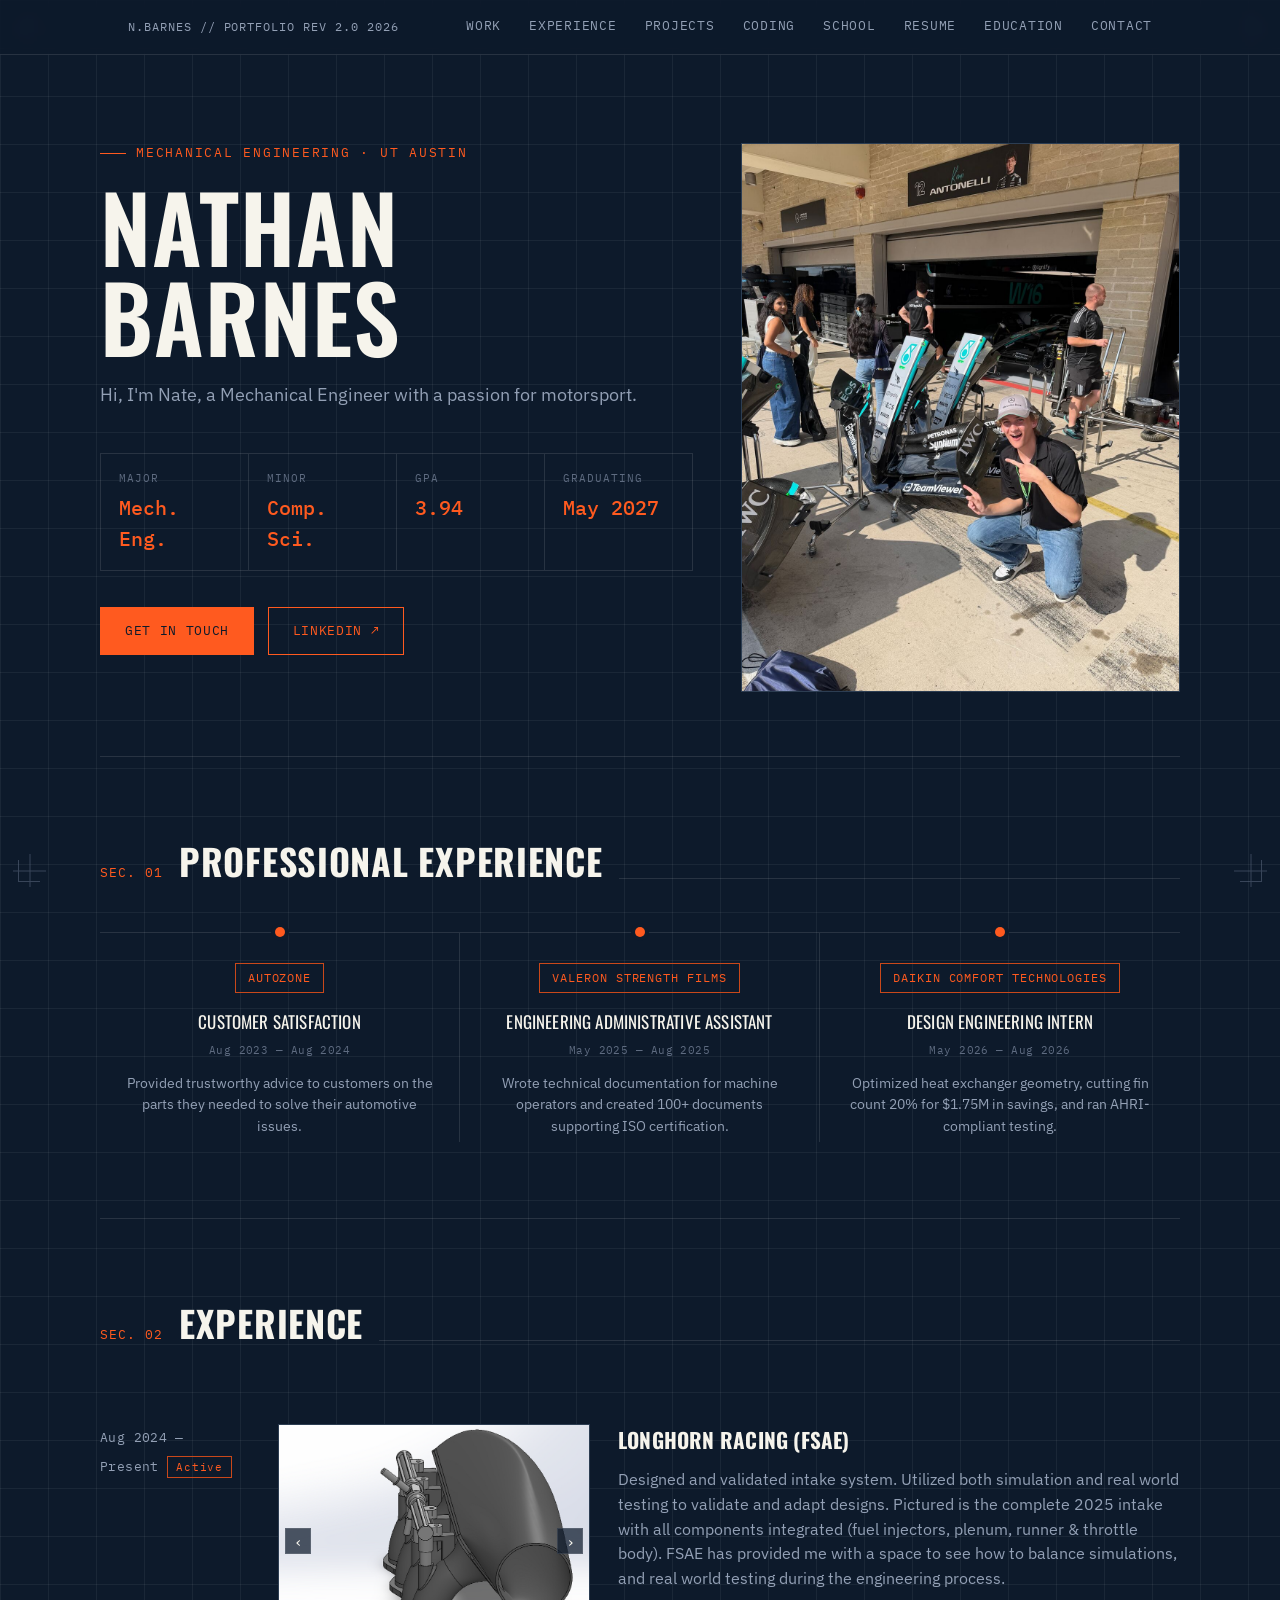
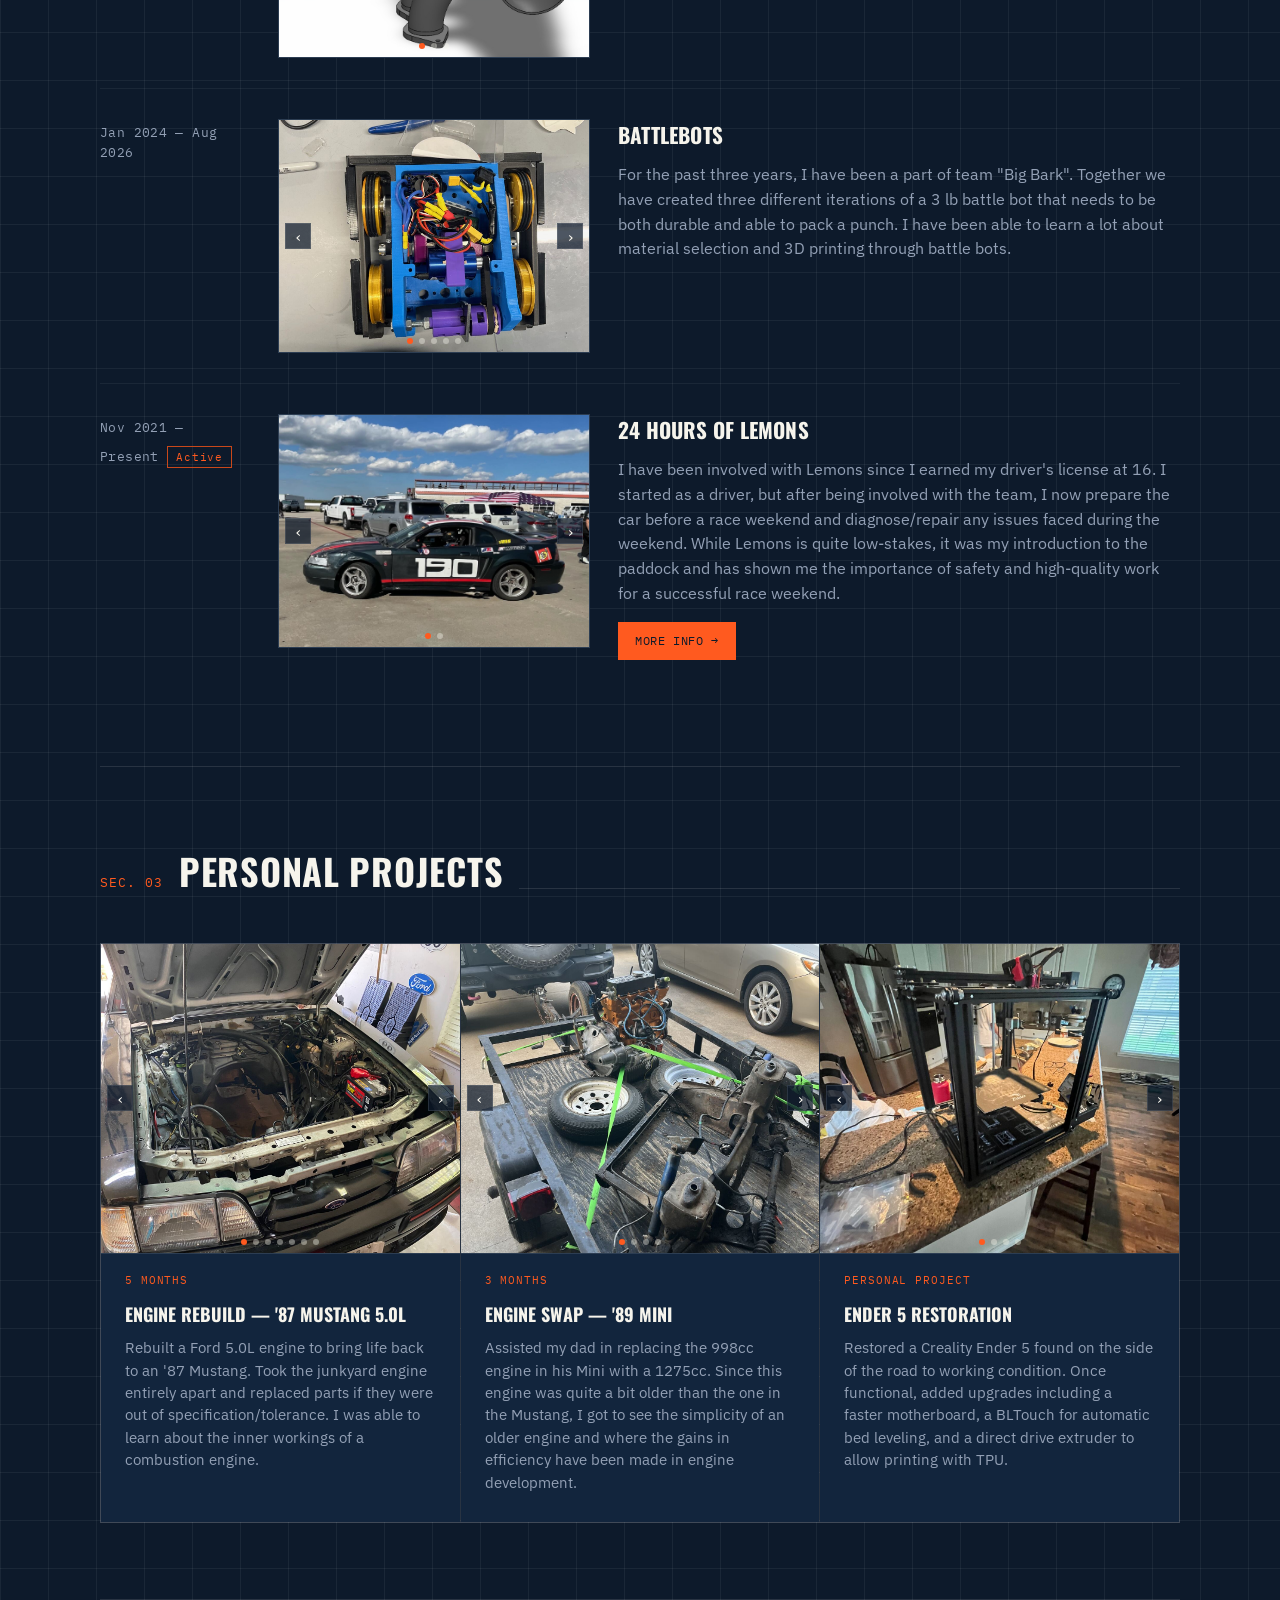
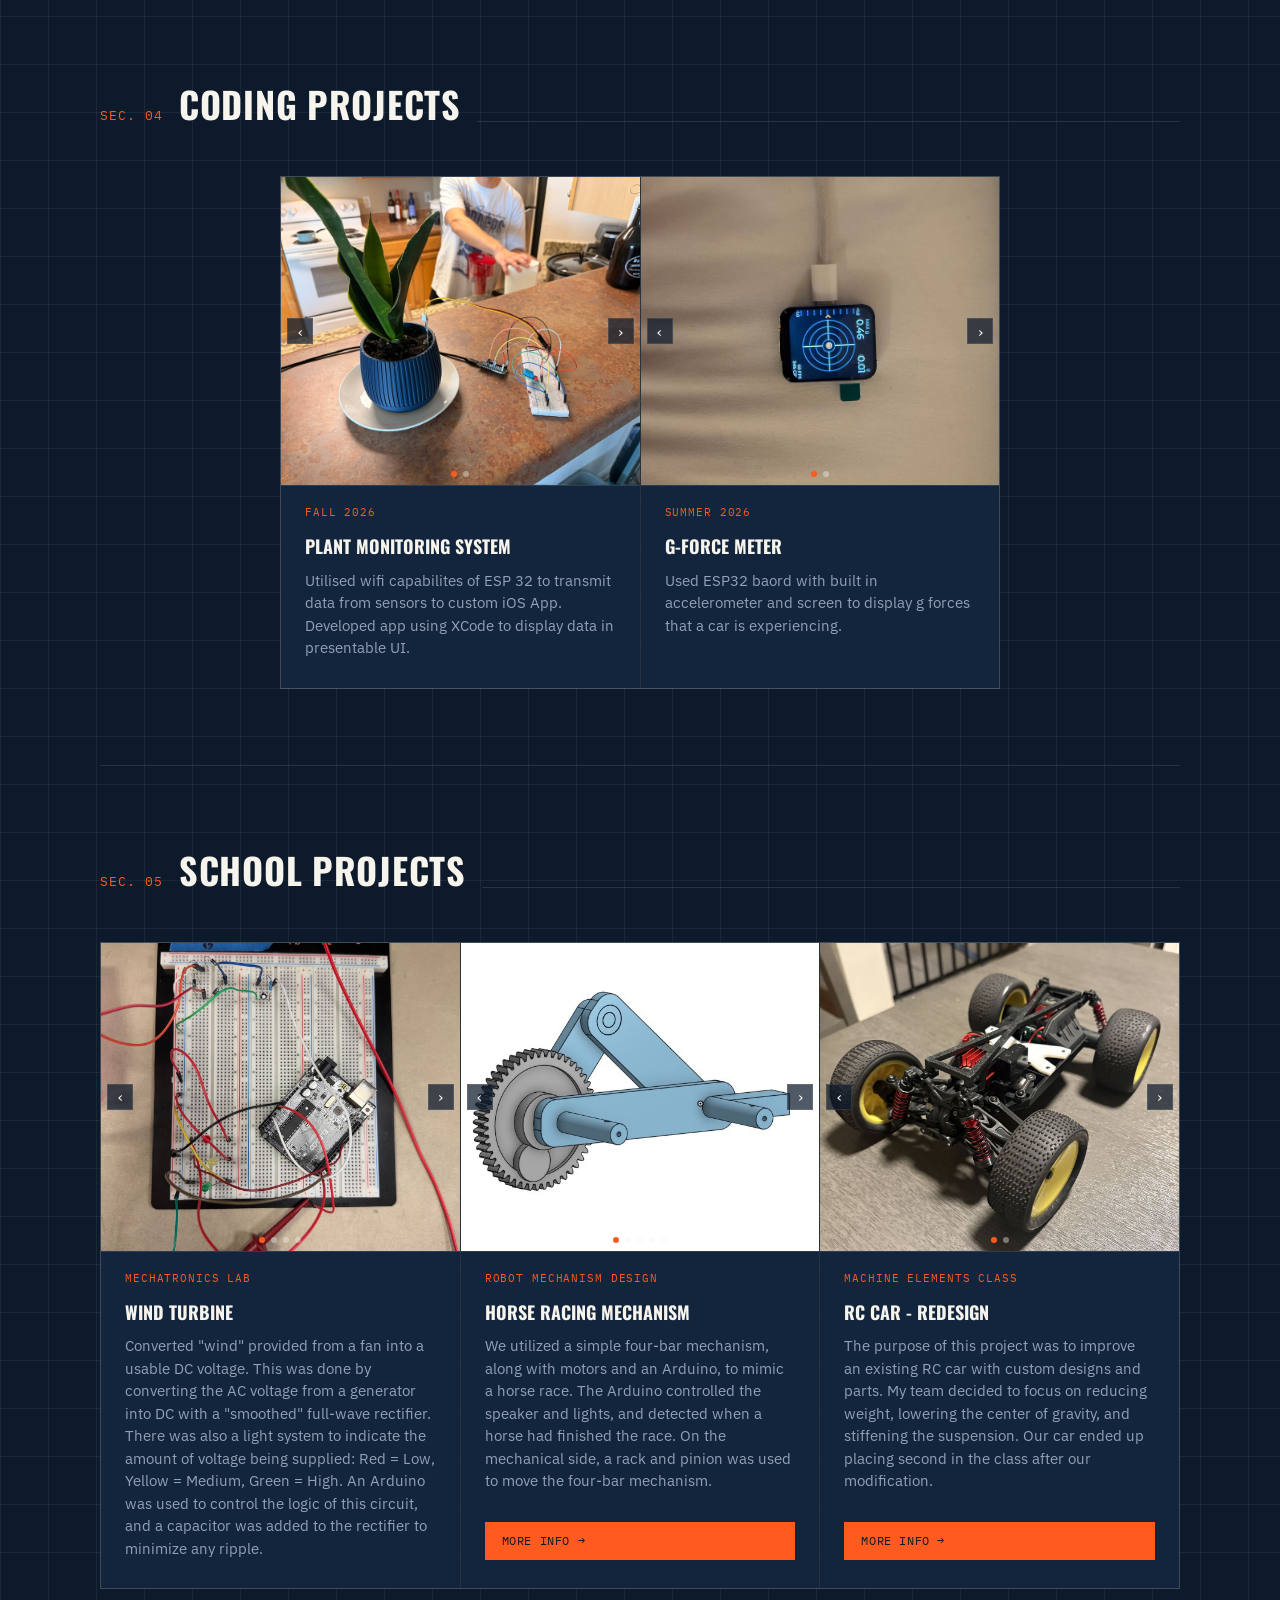
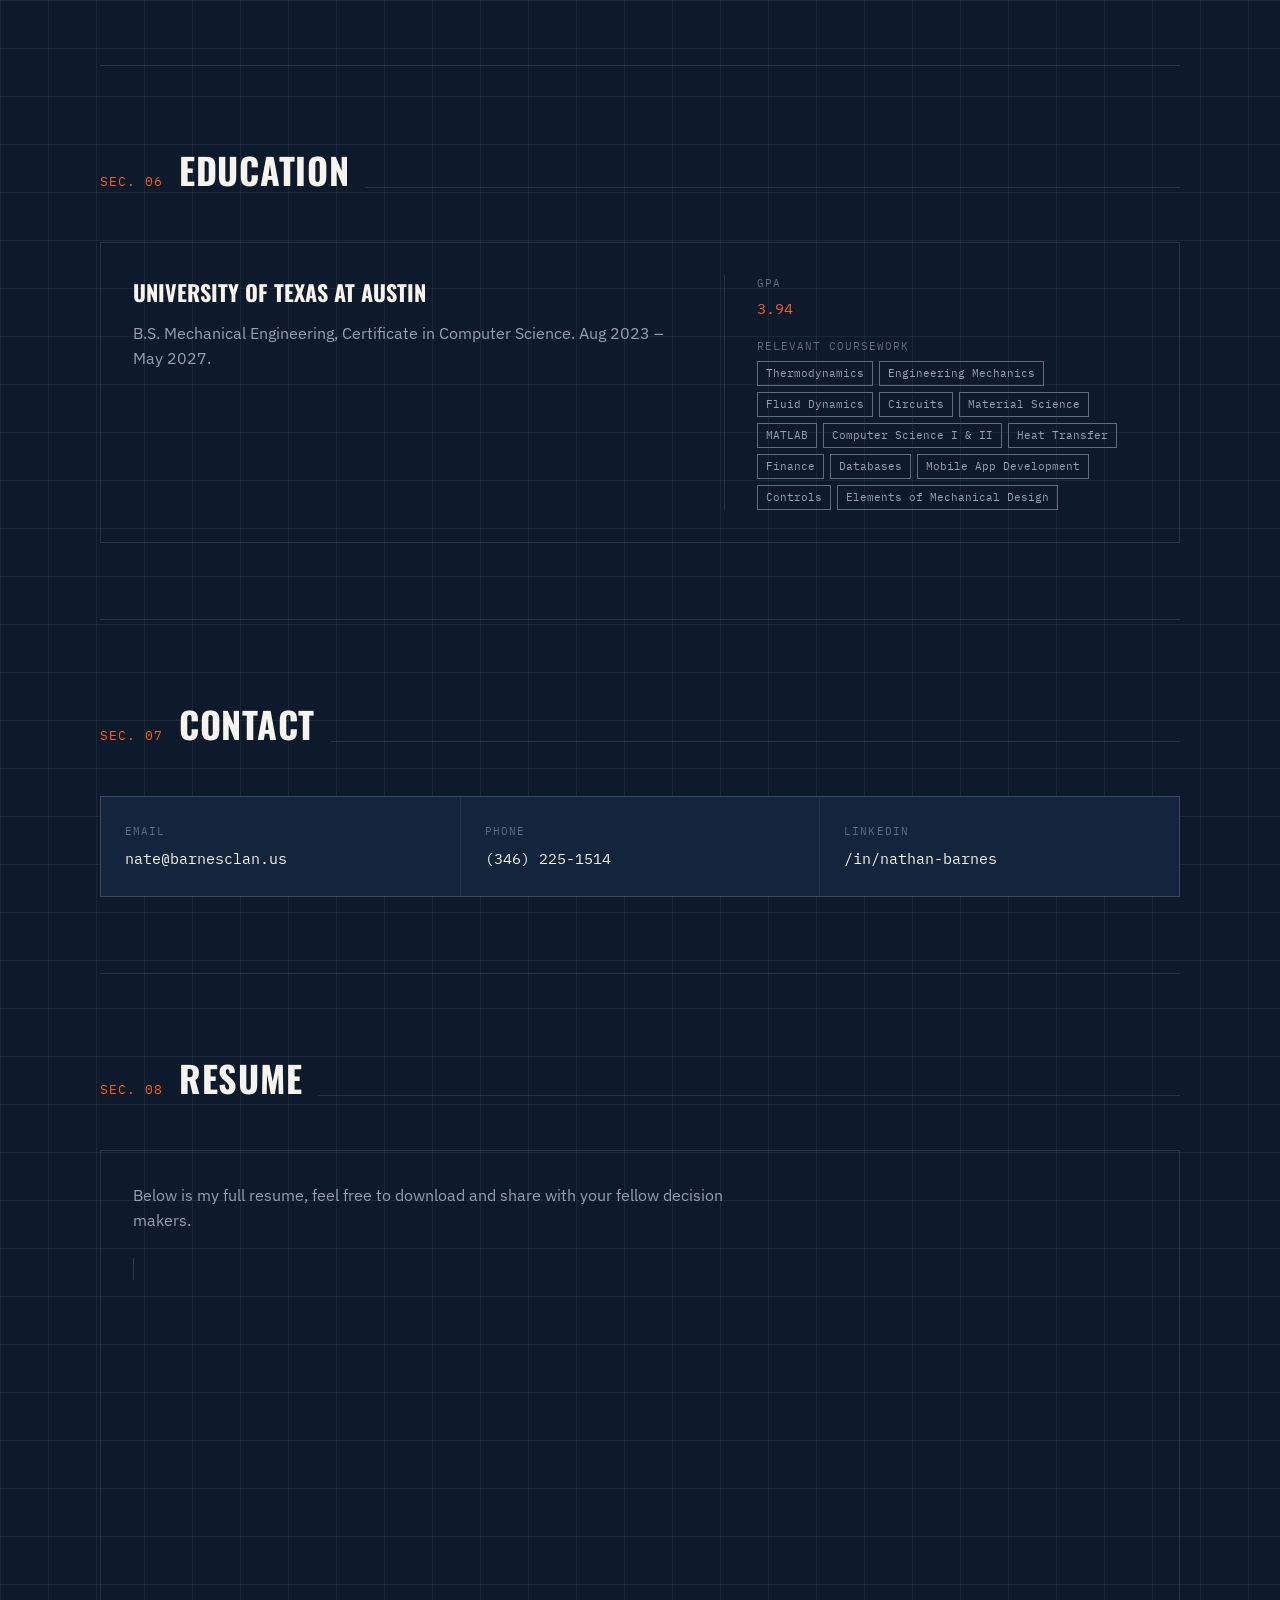
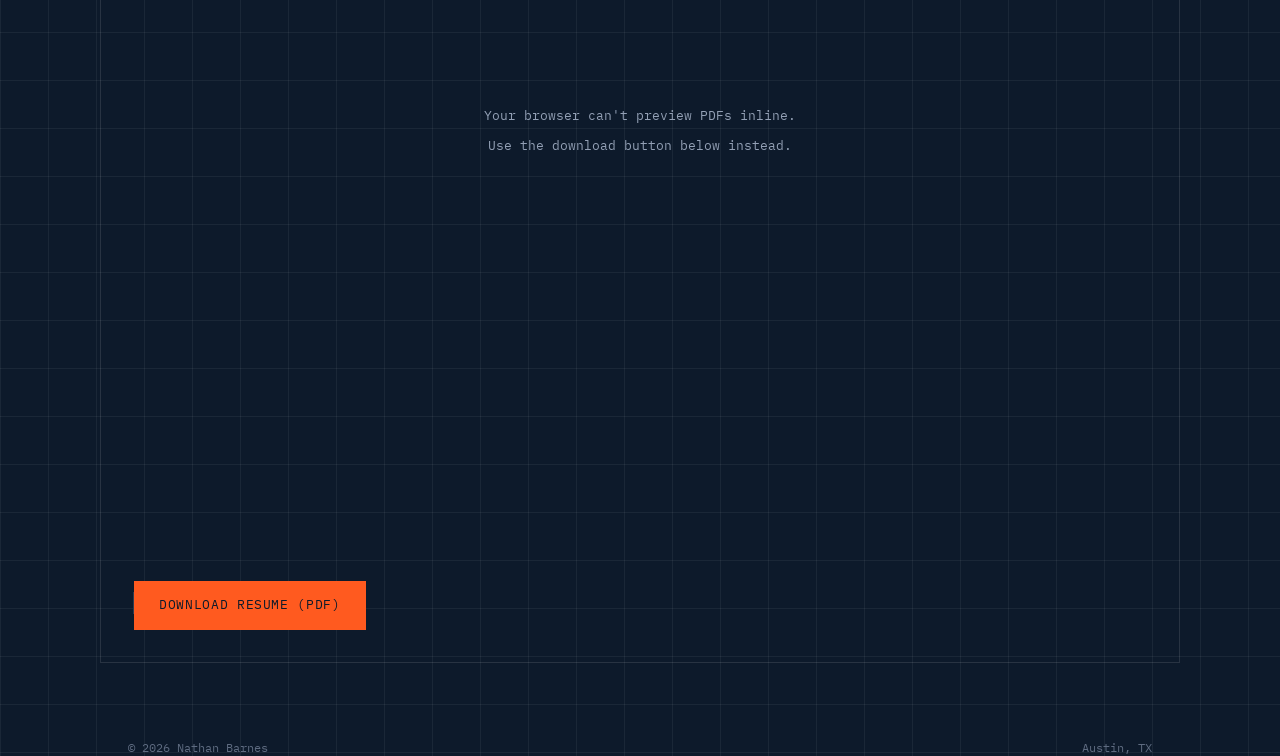
==== commit d5ab0540: "Update index.html" ====
--- a/index.html
+++ b/index.html
@@ -690,9 +690,9 @@
             <button class="dot" type="button" aria-label="Photo 2"></button>
           </div>
         </div>
-        <div class="card-duration">Lorem Ipsum</div>
+        <div class="card-duration">Fall 2026</div>
         <h3>Plant Monitoring System</h3>
-        <p>Lorem ipsum dolor sit amet, consectetur adipiscing elit, sed do eiusmod tempor incididunt ut labore.</p>
+        <p>Utilised wifi capabilites of ESP 32 to transmit data from sensors to custom iOS App. Developed app using XCode to display data in presentable UI.</p>
       </div>
       <div class="card reveal">
         <div class="photo card-photo carousel" data-carousel>
@@ -713,9 +713,9 @@
             <button class="dot" type="button" aria-label="Photo 2"></button>
           </div>
         </div>
-        <div class="card-duration">Lorem Ipsum</div>
+        <div class="card-duration">Summer 2026</div>
         <h3>G-Force Meter</h3>
-        <p>Lorem ipsum dolor sit amet, consectetur adipiscing elit, sed do eiusmod tempor incididunt ut labore.</p>
+        <p>Used ESP32 baord with built in accelerometer and screen to display g forces that a car is experiencing.</p>
       </div>
     </div>
   </section>
